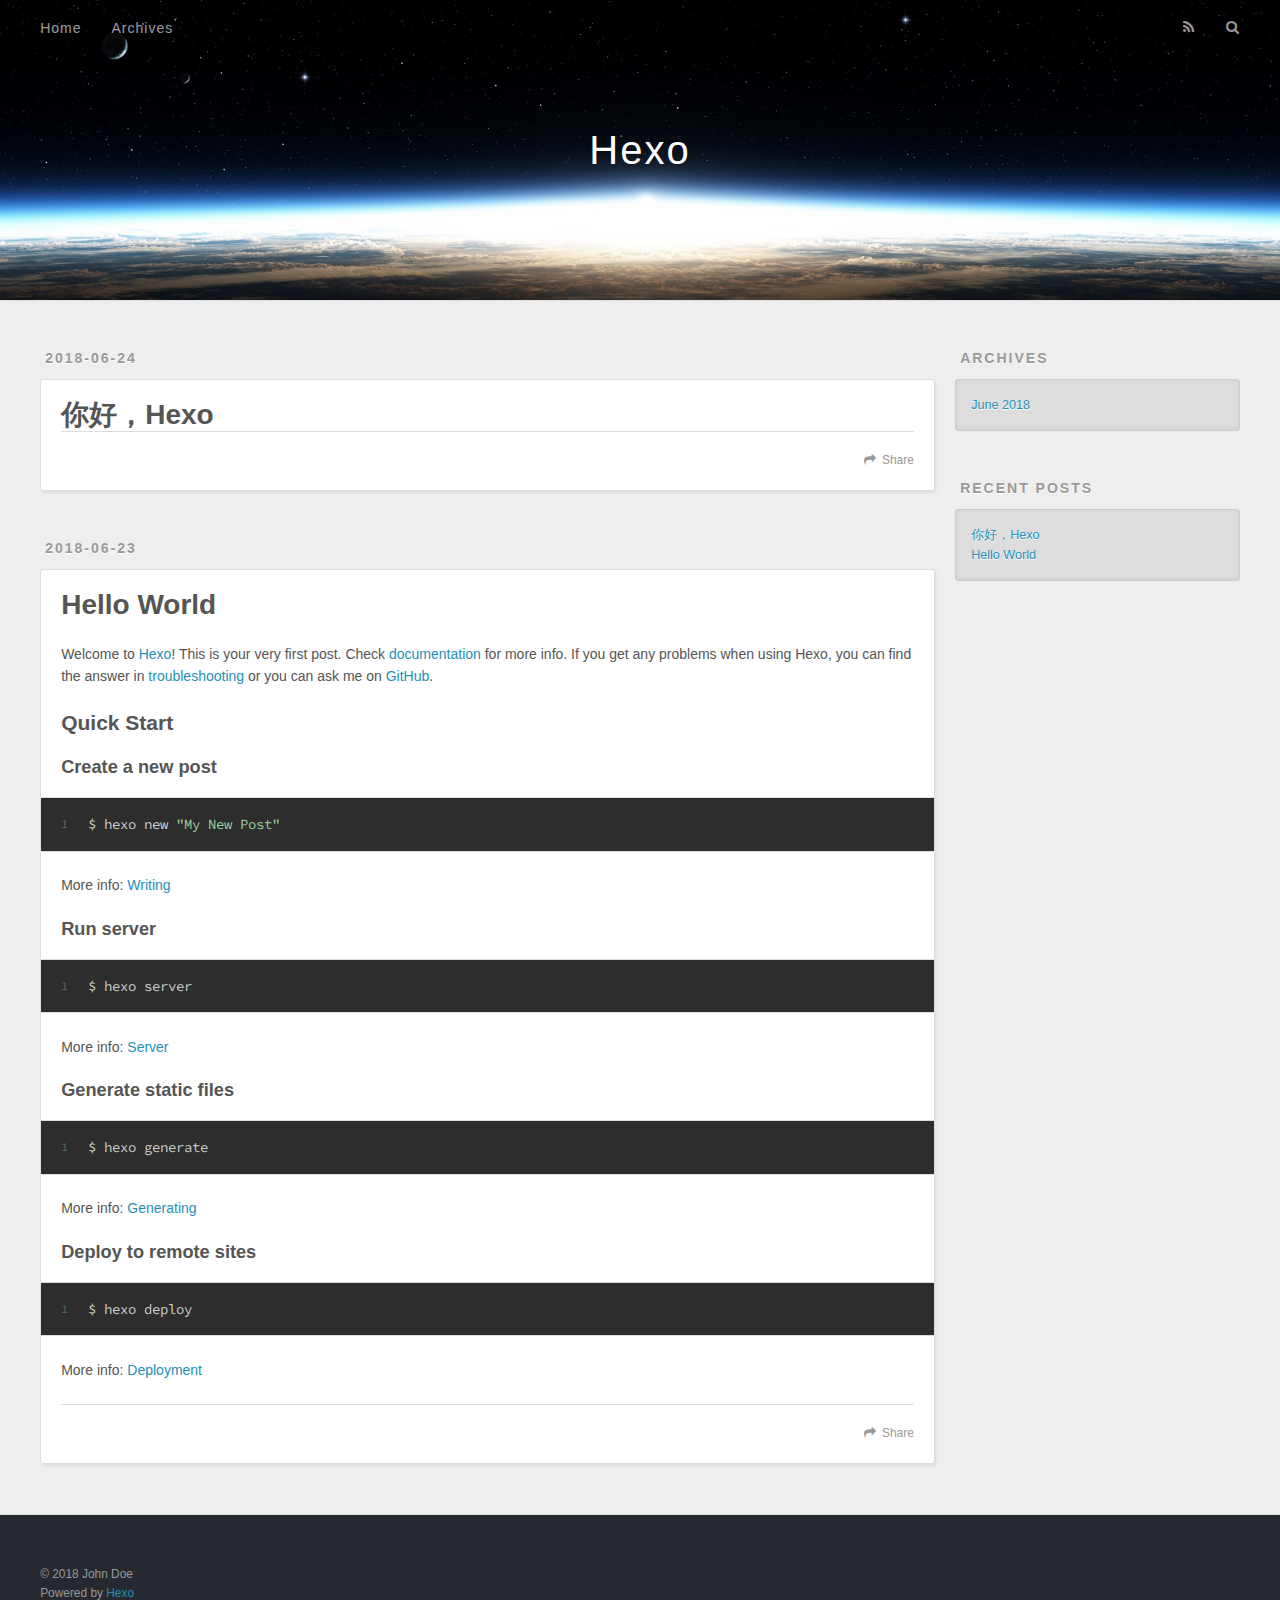
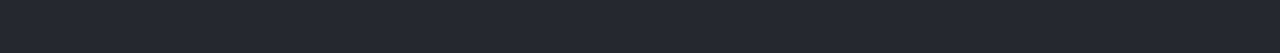
==== index.html @ 0d2a1d08 "Site updated: 2018-06-24 01:22:21" ====
<!DOCTYPE html>
<html>
<head>
  <meta charset="utf-8">
  

  
  <title>Hexo</title>
  <meta name="viewport" content="width=device-width, initial-scale=1, maximum-scale=1">
  <meta property="og:type" content="website">
<meta property="og:title" content="Hexo">
<meta property="og:url" content="http://yoursite.com/index.html">
<meta property="og:site_name" content="Hexo">
<meta property="og:locale" content="default">
<meta name="twitter:card" content="summary">
<meta name="twitter:title" content="Hexo">
  
    <link rel="alternate" href="/atom.xml" title="Hexo" type="application/atom+xml">
  
  
    <link rel="icon" href="/favicon.png">
  
  
    <link href="//fonts.googleapis.com/css?family=Source+Code+Pro" rel="stylesheet" type="text/css">
  
  <link rel="stylesheet" href="/css/style.css">
</head>

<body>
  <div id="container">
    <div id="wrap">
      <header id="header">
  <div id="banner"></div>
  <div id="header-outer" class="outer">
    <div id="header-title" class="inner">
      <h1 id="logo-wrap">
        <a href="/" id="logo">Hexo</a>
      </h1>
      
    </div>
    <div id="header-inner" class="inner">
      <nav id="main-nav">
        <a id="main-nav-toggle" class="nav-icon"></a>
        
          <a class="main-nav-link" href="/">Home</a>
        
          <a class="main-nav-link" href="/archives">Archives</a>
        
      </nav>
      <nav id="sub-nav">
        
          <a id="nav-rss-link" class="nav-icon" href="/atom.xml" title="RSS Feed"></a>
        
        <a id="nav-search-btn" class="nav-icon" title="Search"></a>
      </nav>
      <div id="search-form-wrap">
        <form action="//google.com/search" method="get" accept-charset="UTF-8" class="search-form"><input type="search" name="q" class="search-form-input" placeholder="Search"><button type="submit" class="search-form-submit">&#xF002;</button><input type="hidden" name="sitesearch" value="http://yoursite.com"></form>
      </div>
    </div>
  </div>
</header>
      <div class="outer">
        <section id="main">
  
    <article id="post-你好，Hexo" class="article article-type-post" itemscope itemprop="blogPost">
  <div class="article-meta">
    <a href="/2018/06/24/你好，Hexo/" class="article-date">
  <time datetime="2018-06-23T17:01:43.000Z" itemprop="datePublished">2018-06-24</time>
</a>
    
  </div>
  <div class="article-inner">
    
    
      <header class="article-header">
        
  
    <h1 itemprop="name">
      <a class="article-title" href="/2018/06/24/你好，Hexo/">你好，Hexo</a>
    </h1>
  

      </header>
    
    <div class="article-entry" itemprop="articleBody">
      
        
      
    </div>
    <footer class="article-footer">
      <a data-url="http://yoursite.com/2018/06/24/你好，Hexo/" data-id="cjiro9i4l0001twhq5ux1zr7k" class="article-share-link">Share</a>
      
      
    </footer>
  </div>
  
</article>


  
    <article id="post-hello-world" class="article article-type-post" itemscope itemprop="blogPost">
  <div class="article-meta">
    <a href="/2018/06/23/hello-world/" class="article-date">
  <time datetime="2018-06-23T15:56:23.891Z" itemprop="datePublished">2018-06-23</time>
</a>
    
  </div>
  <div class="article-inner">
    
    
      <header class="article-header">
        
  
    <h1 itemprop="name">
      <a class="article-title" href="/2018/06/23/hello-world/">Hello World</a>
    </h1>
  

      </header>
    
    <div class="article-entry" itemprop="articleBody">
      
        <p>Welcome to <a href="https://hexo.io/" target="_blank" rel="noopener">Hexo</a>! This is your very first post. Check <a href="https://hexo.io/docs/" target="_blank" rel="noopener">documentation</a> for more info. If you get any problems when using Hexo, you can find the answer in <a href="https://hexo.io/docs/troubleshooting.html" target="_blank" rel="noopener">troubleshooting</a> or you can ask me on <a href="https://github.com/hexojs/hexo/issues" target="_blank" rel="noopener">GitHub</a>.</p>
<h2 id="Quick-Start"><a href="#Quick-Start" class="headerlink" title="Quick Start"></a>Quick Start</h2><h3 id="Create-a-new-post"><a href="#Create-a-new-post" class="headerlink" title="Create a new post"></a>Create a new post</h3><figure class="highlight bash"><table><tr><td class="gutter"><pre><span class="line">1</span><br></pre></td><td class="code"><pre><span class="line">$ hexo new <span class="string">"My New Post"</span></span><br></pre></td></tr></table></figure>
<p>More info: <a href="https://hexo.io/docs/writing.html" target="_blank" rel="noopener">Writing</a></p>
<h3 id="Run-server"><a href="#Run-server" class="headerlink" title="Run server"></a>Run server</h3><figure class="highlight bash"><table><tr><td class="gutter"><pre><span class="line">1</span><br></pre></td><td class="code"><pre><span class="line">$ hexo server</span><br></pre></td></tr></table></figure>
<p>More info: <a href="https://hexo.io/docs/server.html" target="_blank" rel="noopener">Server</a></p>
<h3 id="Generate-static-files"><a href="#Generate-static-files" class="headerlink" title="Generate static files"></a>Generate static files</h3><figure class="highlight bash"><table><tr><td class="gutter"><pre><span class="line">1</span><br></pre></td><td class="code"><pre><span class="line">$ hexo generate</span><br></pre></td></tr></table></figure>
<p>More info: <a href="https://hexo.io/docs/generating.html" target="_blank" rel="noopener">Generating</a></p>
<h3 id="Deploy-to-remote-sites"><a href="#Deploy-to-remote-sites" class="headerlink" title="Deploy to remote sites"></a>Deploy to remote sites</h3><figure class="highlight bash"><table><tr><td class="gutter"><pre><span class="line">1</span><br></pre></td><td class="code"><pre><span class="line">$ hexo deploy</span><br></pre></td></tr></table></figure>
<p>More info: <a href="https://hexo.io/docs/deployment.html" target="_blank" rel="noopener">Deployment</a></p>

      
    </div>
    <footer class="article-footer">
      <a data-url="http://yoursite.com/2018/06/23/hello-world/" data-id="cjiro9i4f0000twhqi4hpd7zs" class="article-share-link">Share</a>
      
      
    </footer>
  </div>
  
</article>


  


</section>
        
          <aside id="sidebar">
  
    

  
    

  
    
  
    
  <div class="widget-wrap">
    <h3 class="widget-title">Archives</h3>
    <div class="widget">
      <ul class="archive-list"><li class="archive-list-item"><a class="archive-list-link" href="/archives/2018/06/">June 2018</a></li></ul>
    </div>
  </div>


  
    
  <div class="widget-wrap">
    <h3 class="widget-title">Recent Posts</h3>
    <div class="widget">
      <ul>
        
          <li>
            <a href="/2018/06/24/你好，Hexo/">你好，Hexo</a>
          </li>
        
          <li>
            <a href="/2018/06/23/hello-world/">Hello World</a>
          </li>
        
      </ul>
    </div>
  </div>

  
</aside>
        
      </div>
      <footer id="footer">
  
  <div class="outer">
    <div id="footer-info" class="inner">
      &copy; 2018 John Doe<br>
      Powered by <a href="http://hexo.io/" target="_blank">Hexo</a>
    </div>
  </div>
</footer>
    </div>
    <nav id="mobile-nav">
  
    <a href="/" class="mobile-nav-link">Home</a>
  
    <a href="/archives" class="mobile-nav-link">Archives</a>
  
</nav>
    

<script src="//ajax.googleapis.com/ajax/libs/jquery/2.0.3/jquery.min.js"></script>


  <link rel="stylesheet" href="/fancybox/jquery.fancybox.css">
  <script src="/fancybox/jquery.fancybox.pack.js"></script>


<script src="/js/script.js"></script>



  </div>
</body>
</html>
---- css/style.css ----
body {
  width: 100%;
}
body:before,
body:after {
  content: "";
  display: table;
}
body:after {
  clear: both;
}
html,
body,
div,
span,
applet,
object,
iframe,
h1,
h2,
h3,
h4,
h5,
h6,
p,
blockquote,
pre,
a,
abbr,
acronym,
address,
big,
cite,
code,
del,
dfn,
em,
img,
ins,
kbd,
q,
s,
samp,
small,
strike,
strong,
sub,
sup,
tt,
var,
dl,
dt,
dd,
ol,
ul,
li,
fieldset,
form,
label,
legend,
table,
caption,
tbody,
tfoot,
thead,
tr,
th,
td {
  margin: 0;
  padding: 0;
  border: 0;
  outline: 0;
  font-weight: inherit;
  font-style: inherit;
  font-family: inherit;
  font-size: 100%;
  vertical-align: baseline;
}
body {
  line-height: 1;
  color: #000;
  background: #fff;
}
ol,
ul {
  list-style: none;
}
table {
  border-collapse: separate;
  border-spacing: 0;
  vertical-align: middle;
}
caption,
th,
td {
  text-align: left;
  font-weight: normal;
  vertical-align: middle;
}
a img {
  border: none;
}
input,
button {
  margin: 0;
  padding: 0;
}
input::-moz-focus-inner,
button::-moz-focus-inner {
  border: 0;
  padding: 0;
}
@font-face {
  font-family: FontAwesome;
  font-style: normal;
  font-weight: normal;
  src: url("fonts/fontawesome-webfont.eot?v=#4.0.3");
  src: url("fonts/fontawesome-webfont.eot?#iefix&v=#4.0.3") format("embedded-opentype"), url("fonts/fontawesome-webfont.woff?v=#4.0.3") format("woff"), url("fonts/fontawesome-webfont.ttf?v=#4.0.3") format("truetype"), url("fonts/fontawesome-webfont.svg#fontawesomeregular?v=#4.0.3") format("svg");
}
html,
body,
#container {
  height: 100%;
}
body {
  background: #eee;
  font: 14px -apple-system, BlinkMacSystemFont, "Segoe UI", "Roboto", "Oxygen", "Ubuntu", "Cantarell", "Fira Sans", "Droid Sans", "Helvetica Neue", sans-serif;
  -webkit-text-size-adjust: 100%;
}
.outer {
  max-width: 1220px;
  margin: 0 auto;
  padding: 0 20px;
}
.outer:before,
.outer:after {
  content: "";
  display: table;
}
.outer:after {
  clear: both;
}
.inner {
  display: inline;
  float: left;
  width: 98.33333333333333%;
  margin: 0 0.833333333333333%;
}
.left,
.alignleft {
  float: left;
}
.right,
.alignright {
  float: right;
}
.clear {
  clear: both;
}
#container {
  position: relative;
}
.mobile-nav-on {
  overflow: hidden;
}
#wrap {
  height: 100%;
  width: 100%;
  position: absolute;
  top: 0;
  left: 0;
  -webkit-transition: 0.2s ease-out;
  -moz-transition: 0.2s ease-out;
  -ms-transition: 0.2s ease-out;
  transition: 0.2s ease-out;
  z-index: 1;
  background: #eee;
}
.mobile-nav-on #wrap {
  left: 280px;
}
@media screen and (min-width: 768px) {
  #main {
    display: inline;
    float: left;
    width: 73.33333333333333%;
    margin: 0 0.833333333333333%;
  }
}
.article-date,
.article-category-link,
.archive-year,
.widget-title {
  text-decoration: none;
  text-transform: uppercase;
  letter-spacing: 2px;
  color: #999;
  margin-bottom: 1em;
  margin-left: 5px;
  line-height: 1em;
  text-shadow: 0 1px #fff;
  font-weight: bold;
}
.article-inner,
.archive-article-inner {
  background: #fff;
  -webkit-box-shadow: 1px 2px 3px #ddd;
  box-shadow: 1px 2px 3px #ddd;
  border: 1px solid #ddd;
  border-radius: 3px;
}
.article-entry h1,
.widget h1 {
  font-size: 2em;
}
.article-entry h2,
.widget h2 {
  font-size: 1.5em;
}
.article-entry h3,
.widget h3 {
  font-size: 1.3em;
}
.article-entry h4,
.widget h4 {
  font-size: 1.2em;
}
.article-entry h5,
.widget h5 {
  font-size: 1em;
}
.article-entry h6,
.widget h6 {
  font-size: 1em;
  color: #999;
}
.article-entry hr,
.widget hr {
  border: 1px dashed #ddd;
}
.article-entry strong,
.widget strong {
  font-weight: bold;
}
.article-entry em,
.widget em,
.article-entry cite,
.widget cite {
  font-style: italic;
}
.article-entry sup,
.widget sup,
.article-entry sub,
.widget sub {
  font-size: 0.75em;
  line-height: 0;
  position: relative;
  vertical-align: baseline;
}
.article-entry sup,
.widget sup {
  top: -0.5em;
}
.article-entry sub,
.widget sub {
  bottom: -0.2em;
}
.article-entry small,
.widget small {
  font-size: 0.85em;
}
.article-entry acronym,
.widget acronym,
.article-entry abbr,
.widget abbr {
  border-bottom: 1px dotted;
}
.article-entry ul,
.widget ul,
.article-entry ol,
.widget ol,
.article-entry dl,
.widget dl {
  margin: 0 20px;
  line-height: 1.6em;
}
.article-entry ul ul,
.widget ul ul,
.article-entry ol ul,
.widget ol ul,
.article-entry ul ol,
.widget ul ol,
.article-entry ol ol,
.widget ol ol {
  margin-top: 0;
  margin-bottom: 0;
}
.article-entry ul,
.widget ul {
  list-style: disc;
}
.article-entry ol,
.widget ol {
  list-style: decimal;
}
.article-entry dt,
.widget dt {
  font-weight: bold;
}
#header {
  height: 300px;
  position: relative;
  border-bottom: 1px solid #ddd;
}
#header:before,
#header:after {
  content: "";
  position: absolute;
  left: 0;
  right: 0;
  height: 40px;
}
#header:before {
  top: 0;
  background: -webkit-linear-gradient(rgba(0,0,0,0.2), transparent);
  background: -moz-linear-gradient(rgba(0,0,0,0.2), transparent);
  background: -ms-linear-gradient(rgba(0,0,0,0.2), transparent);
  background: linear-gradient(rgba(0,0,0,0.2), transparent);
}
#header:after {
  bottom: 0;
  background: -webkit-linear-gradient(transparent, rgba(0,0,0,0.2));
  background: -moz-linear-gradient(transparent, rgba(0,0,0,0.2));
  background: -ms-linear-gradient(transparent, rgba(0,0,0,0.2));
  background: linear-gradient(transparent, rgba(0,0,0,0.2));
}
#header-outer {
  height: 100%;
  position: relative;
}
#header-inner {
  position: relative;
  overflow: hidden;
}
#banner {
  position: absolute;
  top: 0;
  left: 0;
  width: 100%;
  height: 100%;
  background: url("images/banner.jpg") center #000;
  -webkit-background-size: cover;
  -moz-background-size: cover;
  background-size: cover;
  z-index: -1;
}
#header-title {
  text-align: center;
  height: 40px;
  position: absolute;
  top: 50%;
  left: 0;
  margin-top: -20px;
}
#logo,
#subtitle {
  text-decoration: none;
  color: #fff;
  font-weight: 300;
  text-shadow: 0 1px 4px rgba(0,0,0,0.3);
}
#logo {
  font-size: 40px;
  line-height: 40px;
  letter-spacing: 2px;
}
#subtitle {
  font-size: 16px;
  line-height: 16px;
  letter-spacing: 1px;
}
#subtitle-wrap {
  margin-top: 16px;
}
#main-nav {
  float: left;
  margin-left: -15px;
}
.nav-icon,
.main-nav-link {
  float: left;
  color: #fff;
  opacity: 0.6;
  text-decoration: none;
  text-shadow: 0 1px rgba(0,0,0,0.2);
  -webkit-transition: opacity 0.2s;
  -moz-transition: opacity 0.2s;
  -ms-transition: opacity 0.2s;
  transition: opacity 0.2s;
  display: block;
  padding: 20px 15px;
}
.nav-icon:hover,
.main-nav-link:hover {
  opacity: 1;
}
.nav-icon {
  font-family: FontAwesome;
  text-align: center;
  font-size: 14px;
  width: 14px;
  height: 14px;
  padding: 20px 15px;
  position: relative;
  cursor: pointer;
}
.main-nav-link {
  font-weight: 300;
  letter-spacing: 1px;
}
@media screen and (max-width: 479px) {
  .main-nav-link {
    display: none;
  }
}
#main-nav-toggle {
  display: none;
}
#main-nav-toggle:before {
  content: "\f0c9";
}
@media screen and (max-width: 479px) {
  #main-nav-toggle {
    display: block;
  }
}
#sub-nav {
  float: right;
  margin-right: -15px;
}
#nav-rss-link:before {
  content: "\f09e";
}
#nav-search-btn:before {
  content: "\f002";
}
#search-form-wrap {
  position: absolute;
  top: 15px;
  width: 150px;
  height: 30px;
  right: -150px;
  opacity: 0;
  -webkit-transition: 0.2s ease-out;
  -moz-transition: 0.2s ease-out;
  -ms-transition: 0.2s ease-out;
  transition: 0.2s ease-out;
}
#search-form-wrap.on {
  opacity: 1;
  right: 0;
}
@media screen and (max-width: 479px) {
  #search-form-wrap {
    width: 100%;
    right: -100%;
  }
}
.search-form {
  position: absolute;
  top: 0;
  left: 0;
  right: 0;
  background: #fff;
  padding: 5px 15px;
  border-radius: 15px;
  -webkit-box-shadow: 0 0 10px rgba(0,0,0,0.3);
  box-shadow: 0 0 10px rgba(0,0,0,0.3);
}
.search-form-input {
  border: none;
  background: none;
  color: #555;
  width: 100%;
  font: 13px -apple-system, BlinkMacSystemFont, "Segoe UI", "Roboto", "Oxygen", "Ubuntu", "Cantarell", "Fira Sans", "Droid Sans", "Helvetica Neue", sans-serif;
  outline: none;
}
.search-form-input::-webkit-search-results-decoration,
.search-form-input::-webkit-search-cancel-button {
  -webkit-appearance: none;
}
.search-form-submit {
  position: absolute;
  top: 50%;
  right: 10px;
  margin-top: -7px;
  font: 13px FontAwesome;
  border: none;
  background: none;
  color: #bbb;
  cursor: pointer;
}
.search-form-submit:hover,
.search-form-submit:focus {
  color: #777;
}
.article {
  margin: 50px 0;
}
.article-inner {
  overflow: hidden;
}
.article-meta:before,
.article-meta:after {
  content: "";
  display: table;
}
.article-meta:after {
  clear: both;
}
.article-date {
  float: left;
}
.article-category {
  float: left;
  line-height: 1em;
  color: #ccc;
  text-shadow: 0 1px #fff;
  margin-left: 8px;
}
.article-category:before {
  content: "\2022";
}
.article-category-link {
  margin: 0 12px 1em;
}
.article-header {
  padding: 20px 20px 0;
}
.article-title {
  text-decoration: none;
  font-size: 2em;
  font-weight: bold;
  color: #555;
  line-height: 1.1em;
  -webkit-transition: color 0.2s;
  -moz-transition: color 0.2s;
  -ms-transition: color 0.2s;
  transition: color 0.2s;
}
a.article-title:hover {
  color: #258fb8;
}
.article-entry {
  color: #555;
  padding: 0 20px;
}
.article-entry:before,
.article-entry:after {
  content: "";
  display: table;
}
.article-entry:after {
  clear: both;
}
.article-entry p,
.article-entry table {
  line-height: 1.6em;
  margin: 1.6em 0;
}
.article-entry h1,
.article-entry h2,
.article-entry h3,
.article-entry h4,
.article-entry h5,
.article-entry h6 {
  font-weight: bold;
}
.article-entry h1,
.article-entry h2,
.article-entry h3,
.article-entry h4,
.article-entry h5,
.article-entry h6 {
  line-height: 1.1em;
  margin: 1.1em 0;
}
.article-entry a {
  color: #258fb8;
  text-decoration: none;
}
.article-entry a:hover {
  text-decoration: underline;
}
.article-entry ul,
.article-entry ol,
.article-entry dl {
  margin-top: 1.6em;
  margin-bottom: 1.6em;
}
.article-entry img,
.article-entry video {
  max-width: 100%;
  height: auto;
  display: block;
  margin: auto;
}
.article-entry iframe {
  border: none;
}
.article-entry table {
  width: 100%;
  border-collapse: collapse;
  border-spacing: 0;
}
.article-entry th {
  font-weight: bold;
  border-bottom: 3px solid #ddd;
  padding-bottom: 0.5em;
}
.article-entry td {
  border-bottom: 1px solid #ddd;
  padding: 10px 0;
}
.article-entry blockquote {
  font-family: Georgia, "Times New Roman", serif;
  font-size: 1.4em;
  margin: 1.6em 20px;
  text-align: center;
}
.article-entry blockquote footer {
  font-size: 14px;
  margin: 1.6em 0;
  font-family: -apple-system, BlinkMacSystemFont, "Segoe UI", "Roboto", "Oxygen", "Ubuntu", "Cantarell", "Fira Sans", "Droid Sans", "Helvetica Neue", sans-serif;
}
.article-entry blockquote footer cite:before {
  content: "—";
  padding: 0 0.5em;
}
.article-entry .pullquote {
  text-align: left;
  width: 45%;
  margin: 0;
}
.article-entry .pullquote.left {
  margin-left: 0.5em;
  margin-right: 1em;
}
.article-entry .pullquote.right {
  margin-right: 0.5em;
  margin-left: 1em;
}
.article-entry .caption {
  color: #999;
  display: block;
  font-size: 0.9em;
  margin-top: 0.5em;
  position: relative;
  text-align: center;
}
.article-entry .video-container {
  position: relative;
  padding-top: 56.25%;
  height: 0;
  overflow: hidden;
}
.article-entry .video-container iframe,
.article-entry .video-container object,
.article-entry .video-container embed {
  position: absolute;
  top: 0;
  left: 0;
  width: 100%;
  height: 100%;
  margin-top: 0;
}
.article-more-link a {
  display: inline-block;
  line-height: 1em;
  padding: 6px 15px;
  border-radius: 15px;
  background: #eee;
  color: #999;
  text-shadow: 0 1px #fff;
  text-decoration: none;
}
.article-more-link a:hover {
  background: #258fb8;
  color: #fff;
  text-decoration: none;
  text-shadow: 0 1px #1e7293;
}
.article-footer {
  font-size: 0.85em;
  line-height: 1.6em;
  border-top: 1px solid #ddd;
  padding-top: 1.6em;
  margin: 0 20px 20px;
}
.article-footer:before,
.article-footer:after {
  content: "";
  display: table;
}
.article-footer:after {
  clear: both;
}
.article-footer a {
  color: #999;
  text-decoration: none;
}
.article-footer a:hover {
  color: #555;
}
.article-tag-list-item {
  float: left;
  margin-right: 10px;
}
.article-tag-list-link:before {
  content: "#";
}
.article-comment-link {
  float: right;
}
.article-comment-link:before {
  content: "\f075";
  font-family: FontAwesome;
  padding-right: 8px;
}
.article-share-link {
  cursor: pointer;
  float: right;
  margin-left: 20px;
}
.article-share-link:before {
  content: "\f064";
  font-family: FontAwesome;
  padding-right: 6px;
}
#article-nav {
  position: relative;
}
#article-nav:before,
#article-nav:after {
  content: "";
  display: table;
}
#article-nav:after {
  clear: both;
}
@media screen and (min-width: 768px) {
  #article-nav {
    margin: 50px 0;
  }
  #article-nav:before {
    width: 8px;
    height: 8px;
    position: absolute;
    top: 50%;
    left: 50%;
    margin-top: -4px;
    margin-left: -4px;
    content: "";
    border-radius: 50%;
    background: #ddd;
    -webkit-box-shadow: 0 1px 2px #fff;
    box-shadow: 0 1px 2px #fff;
  }
}
.article-nav-link-wrap {
  text-decoration: none;
  text-shadow: 0 1px #fff;
  color: #999;
  -webkit-box-sizing: border-box;
  -moz-box-sizing: border-box;
  box-sizing: border-box;
  margin-top: 50px;
  text-align: center;
  display: block;
}
.article-nav-link-wrap:hover {
  color: #555;
}
@media screen and (min-width: 768px) {
  .article-nav-link-wrap {
    width: 50%;
    margin-top: 0;
  }
}
@media screen and (min-width: 768px) {
  #article-nav-newer {
    float: left;
    text-align: right;
    padding-right: 20px;
  }
}
@media screen and (min-width: 768px) {
  #article-nav-older {
    float: right;
    text-align: left;
    padding-left: 20px;
  }
}
.article-nav-caption {
  text-transform: uppercase;
  letter-spacing: 2px;
  color: #ddd;
  line-height: 1em;
  font-weight: bold;
}
#article-nav-newer .article-nav-caption {
  margin-right: -2px;
}
.article-nav-title {
  font-size: 0.85em;
  line-height: 1.6em;
  margin-top: 0.5em;
}
.article-share-box {
  position: absolute;
  display: none;
  background: #fff;
  -webkit-box-shadow: 1px 2px 10px rgba(0,0,0,0.2);
  box-shadow: 1px 2px 10px rgba(0,0,0,0.2);
  border-radius: 3px;
  margin-left: -145px;
  overflow: hidden;
  z-index: 1;
}
.article-share-box.on {
  display: block;
}
.article-share-input {
  width: 100%;
  background: none;
  -webkit-box-sizing: border-box;
  -moz-box-sizing: border-box;
  box-sizing: border-box;
  font: 14px -apple-system, BlinkMacSystemFont, "Segoe UI", "Roboto", "Oxygen", "Ubuntu", "Cantarell", "Fira Sans", "Droid Sans", "Helvetica Neue", sans-serif;
  padding: 0 15px;
  color: #555;
  outline: none;
  border: 1px solid #ddd;
  border-radius: 3px 3px 0 0;
  height: 36px;
  line-height: 36px;
}
.article-share-links {
  background: #eee;
}
.article-share-links:before,
.article-share-links:after {
  content: "";
  display: table;
}
.article-share-links:after {
  clear: both;
}
.article-share-twitter,
.article-share-facebook,
.article-share-pinterest,
.article-share-google {
  width: 50px;
  height: 36px;
  display: block;
  float: left;
  position: relative;
  color: #999;
  text-shadow: 0 1px #fff;
}
.article-share-twitter:before,
.article-share-facebook:before,
.article-share-pinterest:before,
.article-share-google:before {
  font-size: 20px;
  font-family: FontAwesome;
  width: 20px;
  height: 20px;
  position: absolute;
  top: 50%;
  left: 50%;
  margin-top: -10px;
  margin-left: -10px;
  text-align: center;
}
.article-share-twitter:hover,
.article-share-facebook:hover,
.article-share-pinterest:hover,
.article-share-google:hover {
  color: #fff;
}
.article-share-twitter:before {
  content: "\f099";
}
.article-share-twitter:hover {
  background: #00aced;
  text-shadow: 0 1px #008abe;
}
.article-share-facebook:before {
  content: "\f09a";
}
.article-share-facebook:hover {
  background: #3b5998;
  text-shadow: 0 1px #2f477a;
}
.article-share-pinterest:before {
  content: "\f0d2";
}
.article-share-pinterest:hover {
  background: #cb2027;
  text-shadow: 0 1px #a21a1f;
}
.article-share-google:before {
  content: "\f0d5";
}
.article-share-google:hover {
  background: #dd4b39;
  text-shadow: 0 1px #be3221;
}
.article-gallery {
  background: #000;
  position: relative;
}
.article-gallery-photos {
  position: relative;
  overflow: hidden;
}
.article-gallery-img {
  display: none;
  max-width: 100%;
}
.article-gallery-img:first-child {
  display: block;
}
.article-gallery-img.loaded {
  position: absolute;
  display: block;
}
.article-gallery-img img {
  display: block;
  max-width: 100%;
  margin: 0 auto;
}
#comments {
  background: #fff;
  -webkit-box-shadow: 1px 2px 3px #ddd;
  box-shadow: 1px 2px 3px #ddd;
  padding: 20px;
  border: 1px solid #ddd;
  border-radius: 3px;
  margin: 50px 0;
}
#comments a {
  color: #258fb8;
}
.archives-wrap {
  margin: 50px 0;
}
.archives:before,
.archives:after {
  content: "";
  display: table;
}
.archives:after {
  clear: both;
}
.archive-year-wrap {
  margin-bottom: 1em;
}
.archives {
  -webkit-column-gap: 10px;
  -moz-column-gap: 10px;
  column-gap: 10px;
}
@media screen and (min-width: 480px) and (max-width: 767px) {
  .archives {
    -webkit-column-count: 2;
    -moz-column-count: 2;
    column-count: 2;
  }
}
@media screen and (min-width: 768px) {
  .archives {
    -webkit-column-count: 3;
    -moz-column-count: 3;
    column-count: 3;
  }
}
.archive-article {
  -webkit-column-break-inside: avoid;
  page-break-inside: avoid;
  overflow: hidden;
  break-inside: avoid-column;
}
.archive-article-inner {
  padding: 10px;
  margin-bottom: 15px;
}
.archive-article-title {
  text-decoration: none;
  font-weight: bold;
  color: #555;
  -webkit-transition: color 0.2s;
  -moz-transition: color 0.2s;
  -ms-transition: color 0.2s;
  transition: color 0.2s;
  line-height: 1.6em;
}
.archive-article-title:hover {
  color: #258fb8;
}
.archive-article-footer {
  margin-top: 1em;
}
.archive-article-date {
  color: #999;
  text-decoration: none;
  font-size: 0.85em;
  line-height: 1em;
  margin-bottom: 0.5em;
  display: block;
}
#page-nav {
  margin: 50px auto;
  background: #fff;
  -webkit-box-shadow: 1px 2px 3px #ddd;
  box-shadow: 1px 2px 3px #ddd;
  border: 1px solid #ddd;
  border-radius: 3px;
  text-align: center;
  color: #999;
  overflow: hidden;
}
#page-nav:before,
#page-nav:after {
  content: "";
  display: table;
}
#page-nav:after {
  clear: both;
}
#page-nav a,
#page-nav span {
  padding: 10px 20px;
  line-height: 1;
  height: 2ex;
}
#page-nav a {
  color: #999;
  text-decoration: none;
}
#page-nav a:hover {
  background: #999;
  color: #fff;
}
#page-nav .prev {
  float: left;
}
#page-nav .next {
  float: right;
}
#page-nav .page-number {
  display: inline-block;
}
@media screen and (max-width: 479px) {
  #page-nav .page-number {
    display: none;
  }
}
#page-nav .current {
  color: #555;
  font-weight: bold;
}
#page-nav .space {
  color: #ddd;
}
#footer {
  background: #262a30;
  padding: 50px 0;
  border-top: 1px solid #ddd;
  color: #999;
}
#footer a {
  color: #258fb8;
  text-decoration: none;
}
#footer a:hover {
  text-decoration: underline;
}
#footer-info {
  line-height: 1.6em;
  font-size: 0.85em;
}
.article-entry pre,
.article-entry .highlight {
  background: #2d2d2d;
  margin: 0 -20px;
  padding: 15px 20px;
  border-style: solid;
  border-color: #ddd;
  border-width: 1px 0;
  overflow: auto;
  color: #ccc;
  line-height: 22.400000000000002px;
}
.article-entry .highlight .gutter pre,
.article-entry .gist .gist-file .gist-data .line-numbers {
  color: #666;
  font-size: 0.85em;
}
.article-entry pre,
.article-entry code {
  font-family: "Source Code Pro", Consolas, Monaco, Menlo, Consolas, monospace;
}
.article-entry code {
  background: #eee;
  text-shadow: 0 1px #fff;
  padding: 0 0.3em;
}
.article-entry pre code {
  background: none;
  text-shadow: none;
  padding: 0;
}
.article-entry .highlight pre {
  border: none;
  margin: 0;
  padding: 0;
}
.article-entry .highlight table {
  margin: 0;
  width: auto;
}
.article-entry .highlight td {
  border: none;
  padding: 0;
}
.article-entry .highlight figcaption {
  font-size: 0.85em;
  color: #999;
  line-height: 1em;
  margin-bottom: 1em;
}
.article-entry .highlight figcaption:before,
.article-entry .highlight figcaption:after {
  content: "";
  display: table;
}
.article-entry .highlight figcaption:after {
  clear: both;
}
.article-entry .highlight figcaption a {
  float: right;
}
.article-entry .highlight .gutter pre {
  text-align: right;
  padding-right: 20px;
}
.article-entry .highlight .line {
  height: 22.400000000000002px;
}
.article-entry .highlight .line.marked {
  background: #515151;
}
.article-entry .gist {
  margin: 0 -20px;
  border-style: solid;
  border-color: #ddd;
  border-width: 1px 0;
  background: #2d2d2d;
  padding: 15px 20px 15px 0;
}
.article-entry .gist .gist-file {
  border: none;
  font-family: "Source Code Pro", Consolas, Monaco, Menlo, Consolas, monospace;
  margin: 0;
}
.article-entry .gist .gist-file .gist-data {
  background: none;
  border: none;
}
.article-entry .gist .gist-file .gist-data .line-numbers {
  background: none;
  border: none;
  padding: 0 20px 0 0;
}
.article-entry .gist .gist-file .gist-data .line-data {
  padding: 0 !important;
}
.article-entry .gist .gist-file .highlight {
  margin: 0;
  padding: 0;
  border: none;
}
.article-entry .gist .gist-file .gist-meta {
  background: #2d2d2d;
  color: #999;
  font: 0.85em -apple-system, BlinkMacSystemFont, "Segoe UI", "Roboto", "Oxygen", "Ubuntu", "Cantarell", "Fira Sans", "Droid Sans", "Helvetica Neue", sans-serif;
  text-shadow: 0 0;
  padding: 0;
  margin-top: 1em;
  margin-left: 20px;
}
.article-entry .gist .gist-file .gist-meta a {
  color: #258fb8;
  font-weight: normal;
}
.article-entry .gist .gist-file .gist-meta a:hover {
  text-decoration: underline;
}
pre .comment,
pre .title {
  color: #999;
}
pre .variable,
pre .attribute,
pre .tag,
pre .regexp,
pre .ruby .constant,
pre .xml .tag .title,
pre .xml .pi,
pre .xml .doctype,
pre .html .doctype,
pre .css .id,
pre .css .class,
pre .css .pseudo {
  color: #f2777a;
}
pre .number,
pre .preprocessor,
pre .built_in,
pre .literal,
pre .params,
pre .constant {
  color: #f99157;
}
pre .class,
pre .ruby .class .title,
pre .css .rules .attribute {
  color: #9c9;
}
pre .string,
pre .value,
pre .inheritance,
pre .header,
pre .ruby .symbol,
pre .xml .cdata {
  color: #9c9;
}
pre .css .hexcolor {
  color: #6cc;
}
pre .function,
pre .python .decorator,
pre .python .title,
pre .ruby .function .title,
pre .ruby .title .keyword,
pre .perl .sub,
pre .javascript .title,
pre .coffeescript .title {
  color: #69c;
}
pre .keyword,
pre .javascript .function {
  color: #c9c;
}
@media screen and (max-width: 479px) {
  #mobile-nav {
    position: absolute;
    top: 0;
    left: 0;
    width: 280px;
    height: 100%;
    background: #191919;
    border-right: 1px solid #fff;
  }
}
@media screen and (max-width: 479px) {
  .mobile-nav-link {
    display: block;
    color: #999;
    text-decoration: none;
    padding: 15px 20px;
    font-weight: bold;
  }
  .mobile-nav-link:hover {
    color: #fff;
  }
}
@media screen and (min-width: 768px) {
  #sidebar {
    display: inline;
    float: left;
    width: 23.333333333333332%;
    margin: 0 0.833333333333333%;
  }
}
.widget-wrap {
  margin: 50px 0;
}
.widget {
  color: #777;
  text-shadow: 0 1px #fff;
  background: #ddd;
  -webkit-box-shadow: 0 -1px 4px #ccc inset;
  box-shadow: 0 -1px 4px #ccc inset;
  border: 1px solid #ccc;
  padding: 15px;
  border-radius: 3px;
}
.widget a {
  color: #258fb8;
  text-decoration: none;
}
.widget a:hover {
  text-decoration: underline;
}
.widget ul ul,
.widget ol ul,
.widget dl ul,
.widget ul ol,
.widget ol ol,
.widget dl ol,
.widget ul dl,
.widget ol dl,
.widget dl dl {
  margin-left: 15px;
  list-style: disc;
}
.widget {
  line-height: 1.6em;
  word-wrap: break-word;
  font-size: 0.9em;
}
.widget ul,
.widget ol {
  list-style: none;
  margin: 0;
}
.widget ul ul,
.widget ol ul,
.widget ul ol,
.widget ol ol {
  margin: 0 20px;
}
.widget ul ul,
.widget ol ul {
  list-style: disc;
}
.widget ul ol,
.widget ol ol {
  list-style: decimal;
}
.category-list-count,
.tag-list-count,
.archive-list-count {
  padding-left: 5px;
  color: #999;
  font-size: 0.85em;
}
.category-list-count:before,
.tag-list-count:before,
.archive-list-count:before {
  content: "(";
}
.category-list-count:after,
.tag-list-count:after,
.archive-list-count:after {
  content: ")";
}
.tagcloud a {
  margin-right: 5px;
  display: inline-block;
}
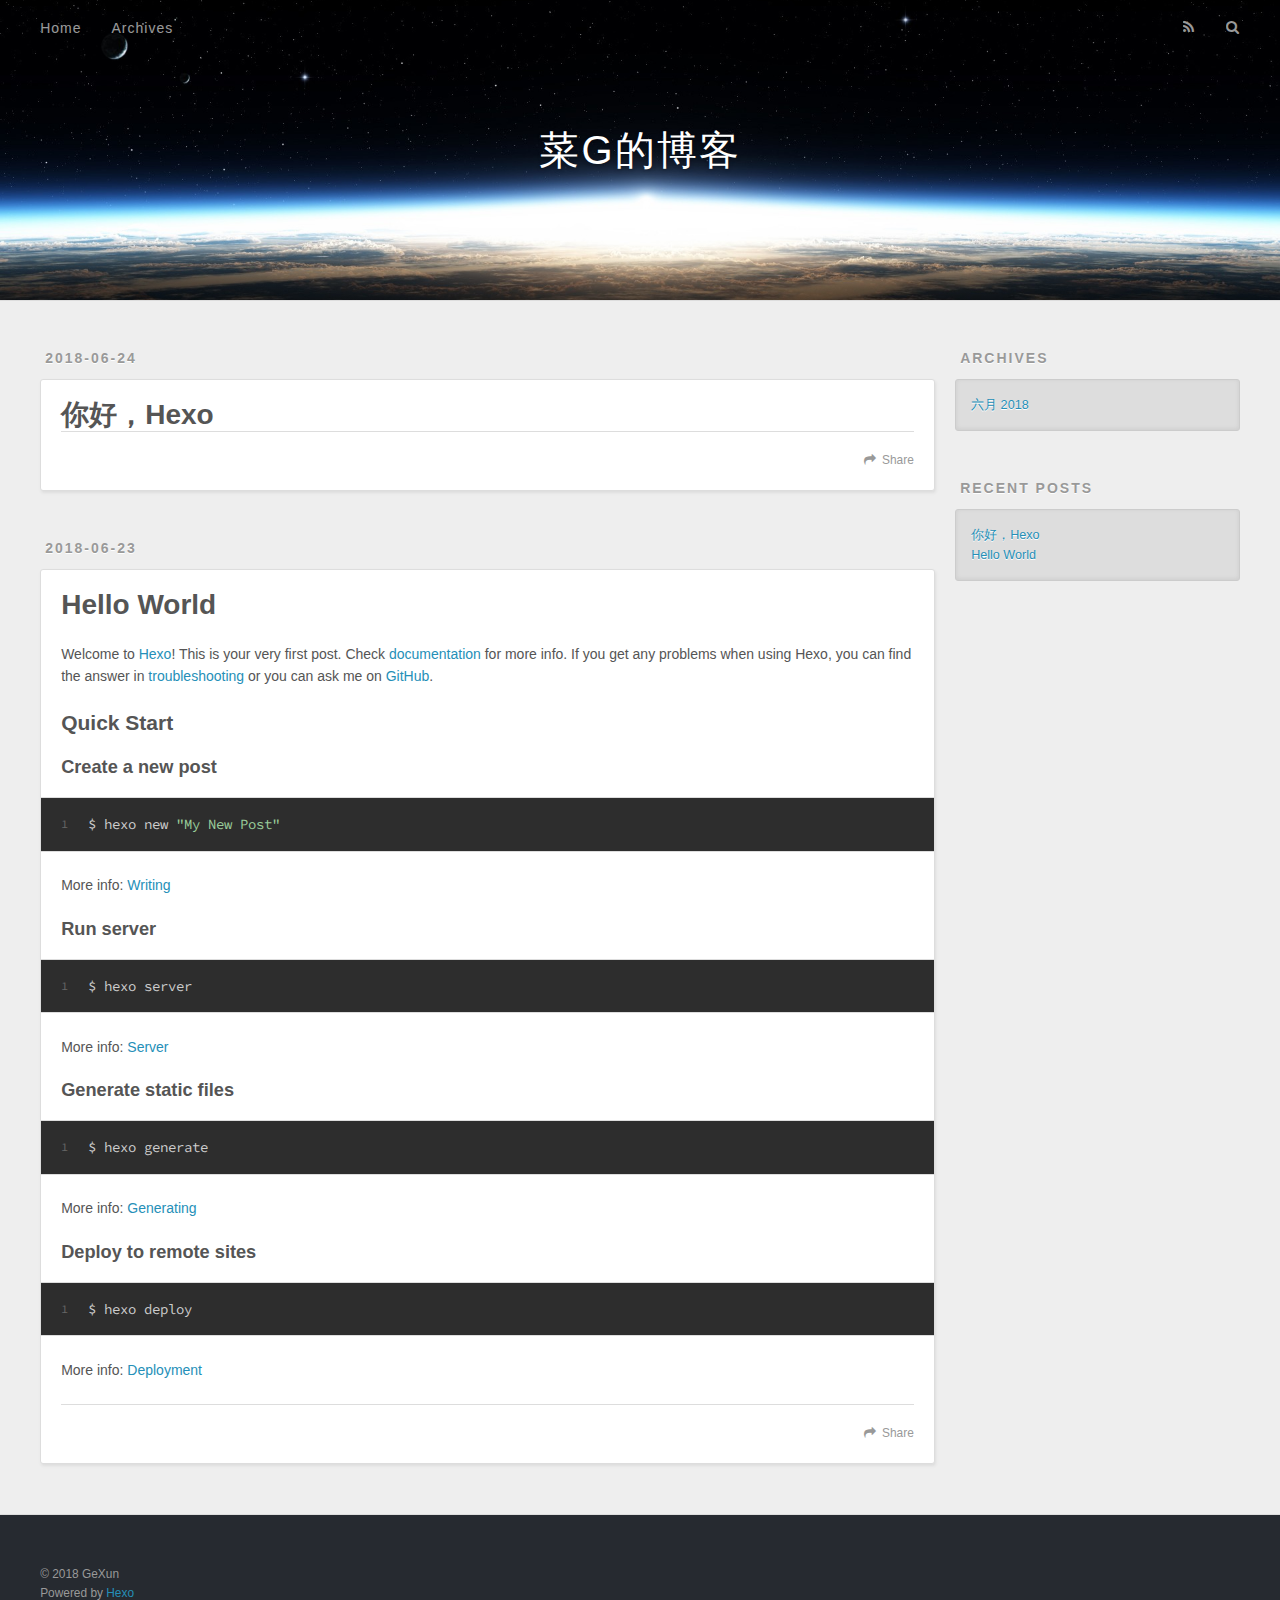
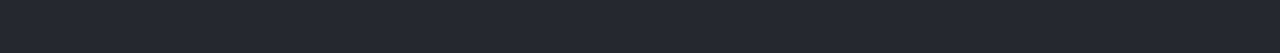
==== commit 42ce008a: "Site updated: 2018-06-24 01:42:11" ====
--- a/index.html
+++ b/index.html
@@ -5,17 +5,17 @@
   
 
   
-  <title>Hexo</title>
+  <title>菜G的博客</title>
   <meta name="viewport" content="width=device-width, initial-scale=1, maximum-scale=1">
   <meta property="og:type" content="website">
-<meta property="og:title" content="Hexo">
+<meta property="og:title" content="菜G的博客">
 <meta property="og:url" content="http://yoursite.com/index.html">
-<meta property="og:site_name" content="Hexo">
-<meta property="og:locale" content="default">
+<meta property="og:site_name" content="菜G的博客">
+<meta property="og:locale" content="zh-tw">
 <meta name="twitter:card" content="summary">
-<meta name="twitter:title" content="Hexo">
-  
-    <link rel="alternate" href="/atom.xml" title="Hexo" type="application/atom+xml">
+<meta name="twitter:title" content="菜G的博客">
+  
+    <link rel="alternate" href="/atom.xml" title="菜G的博客" type="application/atom+xml">
   
   
     <link rel="icon" href="/favicon.png">
@@ -34,7 +34,7 @@
   <div id="header-outer" class="outer">
     <div id="header-title" class="inner">
       <h1 id="logo-wrap">
-        <a href="/" id="logo">Hexo</a>
+        <a href="/" id="logo">菜G的博客</a>
       </h1>
       
     </div>
@@ -88,7 +88,7 @@
       
     </div>
     <footer class="article-footer">
-      <a data-url="http://yoursite.com/2018/06/24/你好，Hexo/" data-id="cjiro9i4l0001twhq5ux1zr7k" class="article-share-link">Share</a>
+      <a data-url="http://yoursite.com/2018/06/24/你好，Hexo/" data-id="cjiroyxhf0001lchqx67g40dg" class="article-share-link">Share</a>
       
       
     </footer>
@@ -133,7 +133,7 @@
       
     </div>
     <footer class="article-footer">
-      <a data-url="http://yoursite.com/2018/06/23/hello-world/" data-id="cjiro9i4f0000twhqi4hpd7zs" class="article-share-link">Share</a>
+      <a data-url="http://yoursite.com/2018/06/23/hello-world/" data-id="cjiroyxhb0000lchqvs5vy6mh" class="article-share-link">Share</a>
       
       
     </footer>
@@ -161,7 +161,7 @@
   <div class="widget-wrap">
     <h3 class="widget-title">Archives</h3>
     <div class="widget">
-      <ul class="archive-list"><li class="archive-list-item"><a class="archive-list-link" href="/archives/2018/06/">June 2018</a></li></ul>
+      <ul class="archive-list"><li class="archive-list-item"><a class="archive-list-link" href="/archives/2018/06/">六月 2018</a></li></ul>
     </div>
   </div>
 
@@ -193,7 +193,7 @@
   
   <div class="outer">
     <div id="footer-info" class="inner">
-      &copy; 2018 John Doe<br>
+      &copy; 2018 GeXun<br>
       Powered by <a href="http://hexo.io/" target="_blank">Hexo</a>
     </div>
   </div>
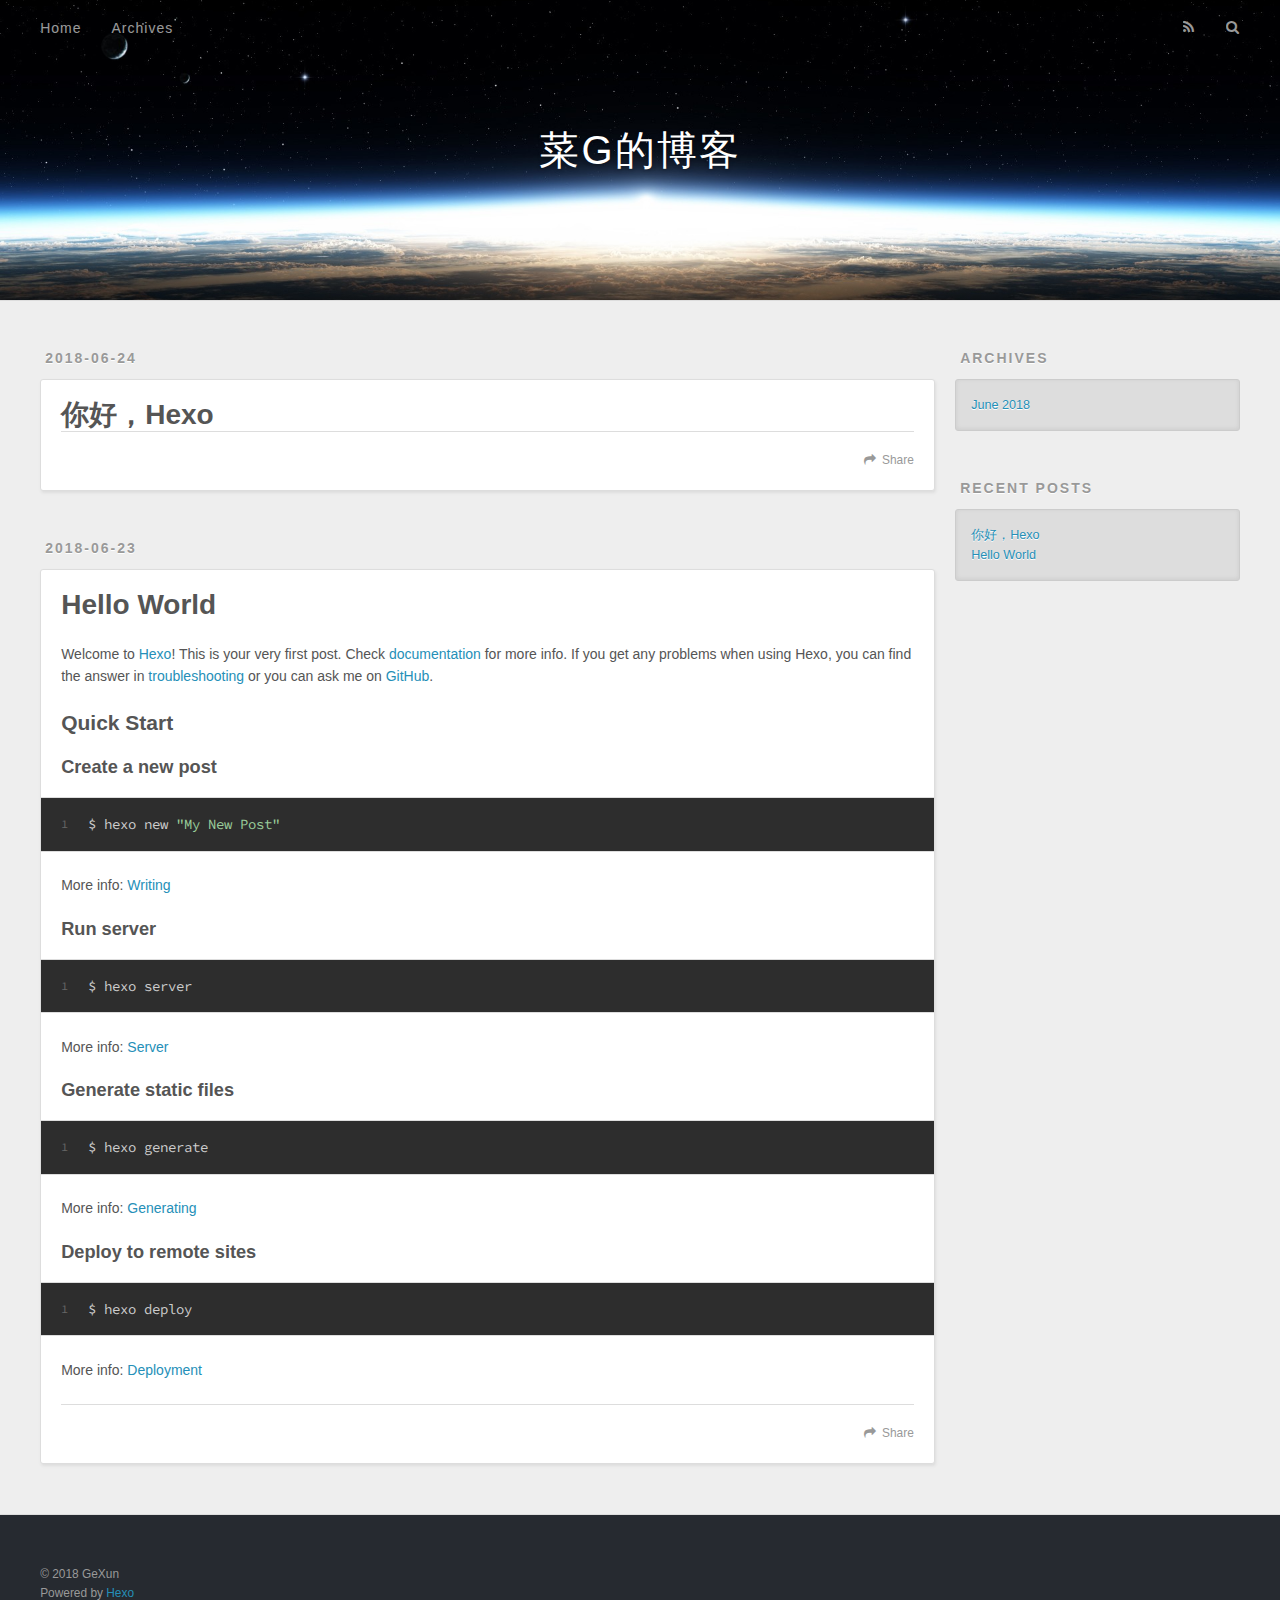
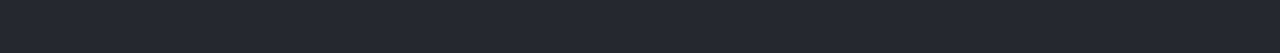
==== commit b1b88bec: "Site updated: 2018-06-24 01:58:48" ====
--- a/index.html
+++ b/index.html
@@ -11,7 +11,7 @@
 <meta property="og:title" content="菜G的博客">
 <meta property="og:url" content="http://yoursite.com/index.html">
 <meta property="og:site_name" content="菜G的博客">
-<meta property="og:locale" content="zh-tw">
+<meta property="og:locale" content="zh-Hans">
 <meta name="twitter:card" content="summary">
 <meta name="twitter:title" content="菜G的博客">
   
@@ -88,7 +88,7 @@
       
     </div>
     <footer class="article-footer">
-      <a data-url="http://yoursite.com/2018/06/24/你好，Hexo/" data-id="cjiroyxhf0001lchqx67g40dg" class="article-share-link">Share</a>
+      <a data-url="http://yoursite.com/2018/06/24/你好，Hexo/" data-id="cjirpkdmu000058hquc8vjmhs" class="article-share-link">Share</a>
       
       
     </footer>
@@ -133,7 +133,7 @@
       
     </div>
     <footer class="article-footer">
-      <a data-url="http://yoursite.com/2018/06/23/hello-world/" data-id="cjiroyxhb0000lchqvs5vy6mh" class="article-share-link">Share</a>
+      <a data-url="http://yoursite.com/2018/06/23/hello-world/" data-id="cjirpkdn0000158hq0ogtl02e" class="article-share-link">Share</a>
       
       
     </footer>
@@ -161,7 +161,7 @@
   <div class="widget-wrap">
     <h3 class="widget-title">Archives</h3>
     <div class="widget">
-      <ul class="archive-list"><li class="archive-list-item"><a class="archive-list-link" href="/archives/2018/06/">六月 2018</a></li></ul>
+      <ul class="archive-list"><li class="archive-list-item"><a class="archive-list-link" href="/archives/2018/06/">June 2018</a></li></ul>
     </div>
   </div>
 
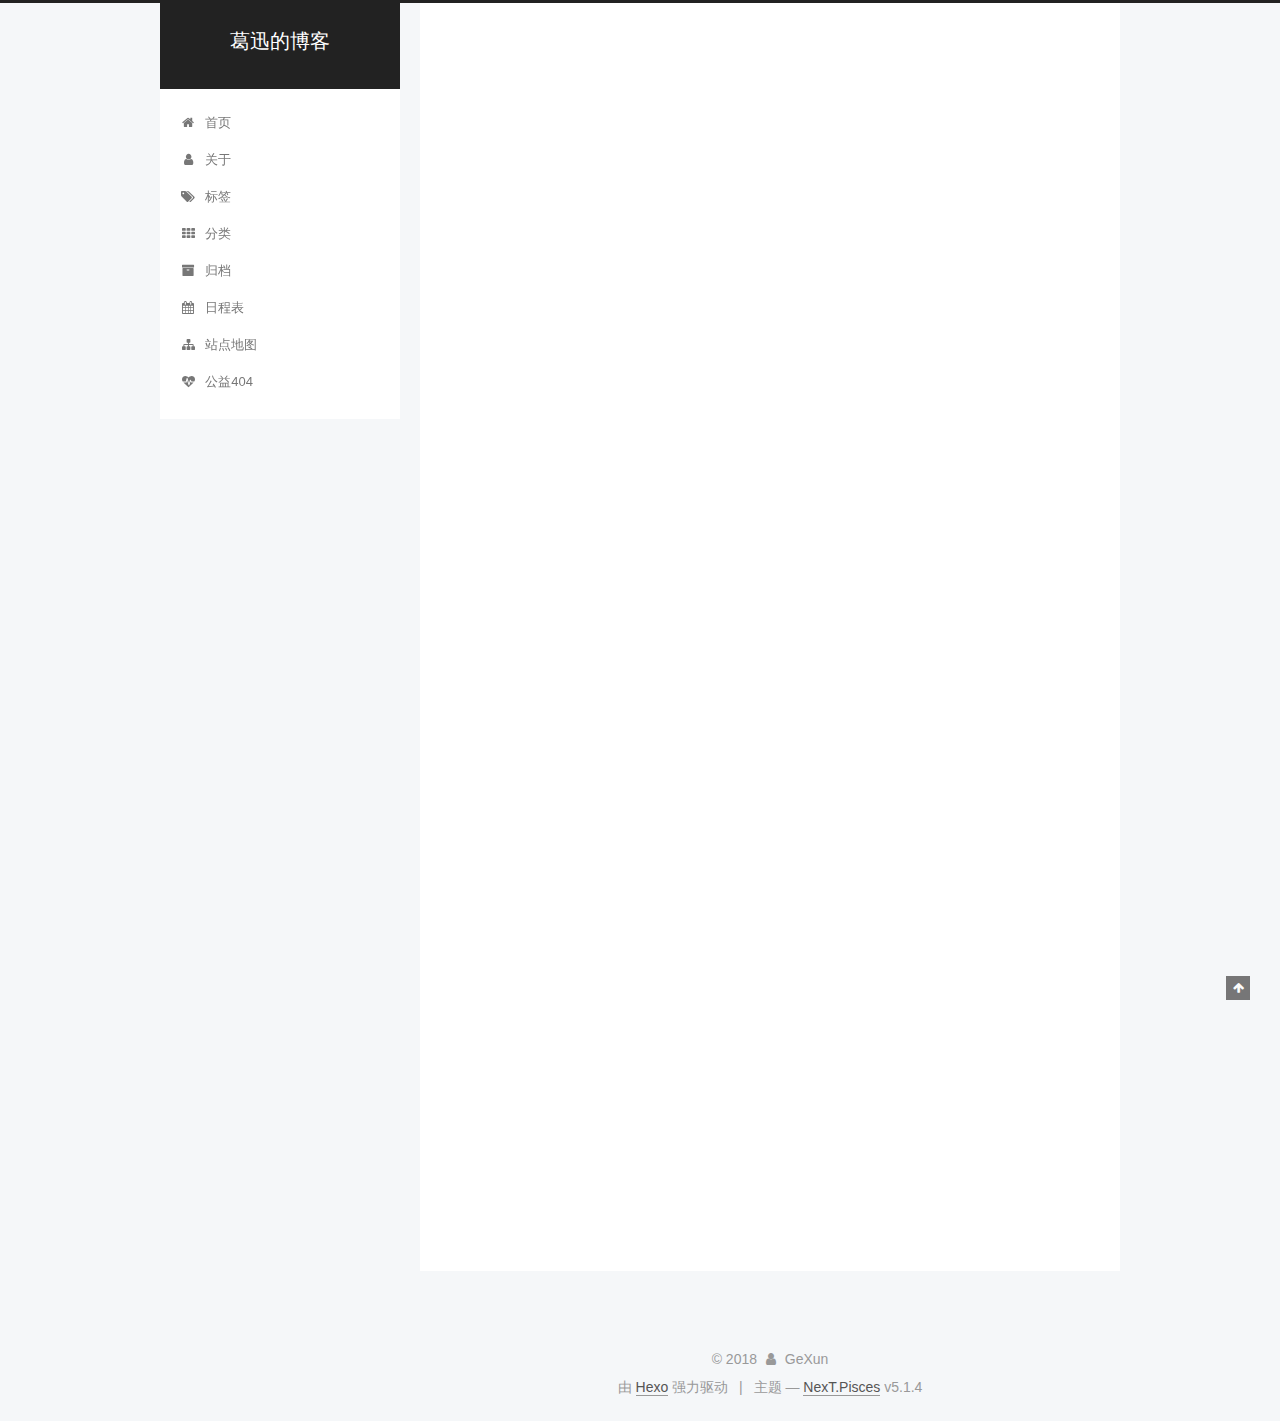
==== commit ee54b425: "Site updated: 2018-06-24 02:46:03" ====
--- a/index.html
+++ b/index.html
@@ -1,126 +1,488 @@
 <!DOCTYPE html>
-<html>
+
+
+
+  
+
+
+<html class="theme-next pisces use-motion" lang="zh-Hans">
 <head>
-  <meta charset="utf-8">
-  
-
-  
-  <title>菜G的博客</title>
-  <meta name="viewport" content="width=device-width, initial-scale=1, maximum-scale=1">
-  <meta property="og:type" content="website">
-<meta property="og:title" content="菜G的博客">
+  <meta charset="UTF-8"/>
+<meta http-equiv="X-UA-Compatible" content="IE=edge" />
+<meta name="viewport" content="width=device-width, initial-scale=1, maximum-scale=1"/>
+<meta name="theme-color" content="#222">
+
+
+
+
+
+
+
+
+
+<meta http-equiv="Cache-Control" content="no-transform" />
+<meta http-equiv="Cache-Control" content="no-siteapp" />
+
+
+
+
+
+
+
+
+
+
+
+
+
+
+
+
+  
+  
+  <link href="/lib/fancybox/source/jquery.fancybox.css?v=2.1.5" rel="stylesheet" type="text/css" />
+
+
+
+
+
+
+
+<link href="/lib/font-awesome/css/font-awesome.min.css?v=4.6.2" rel="stylesheet" type="text/css" />
+
+<link href="/css/main.css?v=5.1.4" rel="stylesheet" type="text/css" />
+
+
+  <link rel="apple-touch-icon" sizes="180x180" href="/images/apple-touch-icon-next.png?v=5.1.4">
+
+
+  <link rel="icon" type="image/png" sizes="32x32" href="/images/favicon-32x32-next.png?v=5.1.4">
+
+
+  <link rel="icon" type="image/png" sizes="16x16" href="/images/favicon-16x16-next.png?v=5.1.4">
+
+
+  <link rel="mask-icon" href="/images/logo.svg?v=5.1.4" color="#222">
+
+
+
+
+
+  <meta name="keywords" content="Hexo, NexT" />
+
+
+
+
+
+
+
+
+
+
+<meta name="description" content="借了东西为什么不还">
+<meta property="og:type" content="website">
+<meta property="og:title" content="葛迅的博客">
 <meta property="og:url" content="http://yoursite.com/index.html">
-<meta property="og:site_name" content="菜G的博客">
+<meta property="og:site_name" content="葛迅的博客">
+<meta property="og:description" content="借了东西为什么不还">
 <meta property="og:locale" content="zh-Hans">
 <meta name="twitter:card" content="summary">
-<meta name="twitter:title" content="菜G的博客">
-  
-    <link rel="alternate" href="/atom.xml" title="菜G的博客" type="application/atom+xml">
-  
-  
-    <link rel="icon" href="/favicon.png">
-  
-  
-    <link href="//fonts.googleapis.com/css?family=Source+Code+Pro" rel="stylesheet" type="text/css">
-  
-  <link rel="stylesheet" href="/css/style.css">
+<meta name="twitter:title" content="葛迅的博客">
+<meta name="twitter:description" content="借了东西为什么不还">
+
+
+
+<script type="text/javascript" id="hexo.configurations">
+  var NexT = window.NexT || {};
+  var CONFIG = {
+    root: '/',
+    scheme: 'Pisces',
+    version: '5.1.4',
+    sidebar: {"position":"left","display":"post","offset":12,"b2t":false,"scrollpercent":false,"onmobile":false},
+    fancybox: true,
+    tabs: true,
+    motion: {"enable":true,"async":false,"transition":{"post_block":"fadeIn","post_header":"slideDownIn","post_body":"slideDownIn","coll_header":"slideLeftIn","sidebar":"slideUpIn"}},
+    duoshuo: {
+      userId: '0',
+      author: '博主'
+    },
+    algolia: {
+      applicationID: '',
+      apiKey: '',
+      indexName: '',
+      hits: {"per_page":10},
+      labels: {"input_placeholder":"Search for Posts","hits_empty":"We didn't find any results for the search: ${query}","hits_stats":"${hits} results found in ${time} ms"}
+    }
+  };
+</script>
+
+
+
+  <link rel="canonical" href="http://yoursite.com/"/>
+
+
+
+
+
+  <title>葛迅的博客</title>
+  
+
+
+
+
+
+
+
+
 </head>
 
-<body>
-  <div id="container">
-    <div id="wrap">
-      <header id="header">
-  <div id="banner"></div>
-  <div id="header-outer" class="outer">
-    <div id="header-title" class="inner">
-      <h1 id="logo-wrap">
-        <a href="/" id="logo">菜G的博客</a>
-      </h1>
-      
+<body itemscope itemtype="http://schema.org/WebPage" lang="zh-Hans">
+
+  
+  
+    
+  
+
+  <div class="container sidebar-position-left 
+  page-home">
+    <div class="headband"></div>
+
+    <header id="header" class="header" itemscope itemtype="http://schema.org/WPHeader">
+      <div class="header-inner"><div class="site-brand-wrapper">
+  <div class="site-meta ">
+    
+
+    <div class="custom-logo-site-title">
+      <a href="/"  class="brand" rel="start">
+        <span class="logo-line-before"><i></i></span>
+        <span class="site-title">葛迅的博客</span>
+        <span class="logo-line-after"><i></i></span>
+      </a>
     </div>
-    <div id="header-inner" class="inner">
-      <nav id="main-nav">
-        <a id="main-nav-toggle" class="nav-icon"></a>
-        
-          <a class="main-nav-link" href="/">Home</a>
-        
-          <a class="main-nav-link" href="/archives">Archives</a>
-        
-      </nav>
-      <nav id="sub-nav">
-        
-          <a id="nav-rss-link" class="nav-icon" href="/atom.xml" title="RSS Feed"></a>
-        
-        <a id="nav-search-btn" class="nav-icon" title="Search"></a>
-      </nav>
-      <div id="search-form-wrap">
-        <form action="//google.com/search" method="get" accept-charset="UTF-8" class="search-form"><input type="search" name="q" class="search-form-input" placeholder="Search"><button type="submit" class="search-form-submit">&#xF002;</button><input type="hidden" name="sitesearch" value="http://yoursite.com"></form>
-      </div>
+      
+        <p class="site-subtitle"></p>
+      
+  </div>
+
+  <div class="site-nav-toggle">
+    <button>
+      <span class="btn-bar"></span>
+      <span class="btn-bar"></span>
+      <span class="btn-bar"></span>
+    </button>
+  </div>
+</div>
+
+<nav class="site-nav">
+  
+
+  
+    <ul id="menu" class="menu">
+      
+        
+        <li class="menu-item menu-item-home">
+          <a href="/" rel="section">
+            
+              <i class="menu-item-icon fa fa-fw fa-home"></i> <br />
+            
+            首页
+          </a>
+        </li>
+      
+        
+        <li class="menu-item menu-item-about">
+          <a href="/about/" rel="section">
+            
+              <i class="menu-item-icon fa fa-fw fa-user"></i> <br />
+            
+            关于
+          </a>
+        </li>
+      
+        
+        <li class="menu-item menu-item-tags">
+          <a href="/tags/" rel="section">
+            
+              <i class="menu-item-icon fa fa-fw fa-tags"></i> <br />
+            
+            标签
+          </a>
+        </li>
+      
+        
+        <li class="menu-item menu-item-categories">
+          <a href="/categories/" rel="section">
+            
+              <i class="menu-item-icon fa fa-fw fa-th"></i> <br />
+            
+            分类
+          </a>
+        </li>
+      
+        
+        <li class="menu-item menu-item-archives">
+          <a href="/archives/" rel="section">
+            
+              <i class="menu-item-icon fa fa-fw fa-archive"></i> <br />
+            
+            归档
+          </a>
+        </li>
+      
+        
+        <li class="menu-item menu-item-schedule">
+          <a href="/schedule/" rel="section">
+            
+              <i class="menu-item-icon fa fa-fw fa-calendar"></i> <br />
+            
+            日程表
+          </a>
+        </li>
+      
+        
+        <li class="menu-item menu-item-sitemap">
+          <a href="/sitemap.xml" rel="section">
+            
+              <i class="menu-item-icon fa fa-fw fa-sitemap"></i> <br />
+            
+            站点地图
+          </a>
+        </li>
+      
+        
+        <li class="menu-item menu-item-commonweal">
+          <a href="/404/" rel="section">
+            
+              <i class="menu-item-icon fa fa-fw fa-heartbeat"></i> <br />
+            
+            公益404
+          </a>
+        </li>
+      
+
+      
+    </ul>
+  
+
+  
+</nav>
+
+
+
+ </div>
+    </header>
+
+    <main id="main" class="main">
+      <div class="main-inner">
+        <div class="content-wrap">
+          <div id="content" class="content">
+            
+  <section id="posts" class="posts-expand">
+    
+      
+
+  
+
+  
+  
+  
+
+  <article class="post post-type-normal" itemscope itemtype="http://schema.org/Article">
+  
+  
+  
+  <div class="post-block">
+    <link itemprop="mainEntityOfPage" href="http://yoursite.com/2018/06/24/你好，Hexo/">
+
+    <span hidden itemprop="author" itemscope itemtype="http://schema.org/Person">
+      <meta itemprop="name" content="GeXun">
+      <meta itemprop="description" content="">
+      <meta itemprop="image" content="/images/12.jpg">
+    </span>
+
+    <span hidden itemprop="publisher" itemscope itemtype="http://schema.org/Organization">
+      <meta itemprop="name" content="葛迅的博客">
+    </span>
+
+    
+      <header class="post-header">
+
+        
+        
+          <h1 class="post-title" itemprop="name headline">
+                
+                <a class="post-title-link" href="/2018/06/24/你好，Hexo/" itemprop="url">你好，Hexo</a></h1>
+        
+
+        <div class="post-meta">
+          <span class="post-time">
+            
+              <span class="post-meta-item-icon">
+                <i class="fa fa-calendar-o"></i>
+              </span>
+              
+                <span class="post-meta-item-text">发表于</span>
+              
+              <time title="创建于" itemprop="dateCreated datePublished" datetime="2018-06-24T01:01:43+08:00">
+                2018-06-24
+              </time>
+            
+
+            
+
+            
+          </span>
+
+          
+
+          
+            
+          
+
+          
+          
+
+          
+
+          
+
+          
+
+        </div>
+      </header>
+    
+
+    
+    
+    
+    <div class="post-body" itemprop="articleBody">
+
+      
+      
+
+      
+        
+          
+            
+          
+        
+      
     </div>
-  </div>
-</header>
-      <div class="outer">
-        <section id="main">
-  
-    <article id="post-你好，Hexo" class="article article-type-post" itemscope itemprop="blogPost">
-  <div class="article-meta">
-    <a href="/2018/06/24/你好，Hexo/" class="article-date">
-  <time datetime="2018-06-23T17:01:43.000Z" itemprop="datePublished">2018-06-24</time>
-</a>
-    
-  </div>
-  <div class="article-inner">
-    
-    
-      <header class="article-header">
-        
-  
-    <h1 itemprop="name">
-      <a class="article-title" href="/2018/06/24/你好，Hexo/">你好，Hexo</a>
-    </h1>
-  
-
-      </header>
-    
-    <div class="article-entry" itemprop="articleBody">
-      
-        
-      
-    </div>
-    <footer class="article-footer">
-      <a data-url="http://yoursite.com/2018/06/24/你好，Hexo/" data-id="cjirpkdmu000058hquc8vjmhs" class="article-share-link">Share</a>
-      
+    
+    
+    
+
+    
+
+    
+
+    
+
+    <footer class="post-footer">
+      
+
+      
+
+      
+
+      
+      
+        <div class="post-eof"></div>
       
     </footer>
   </div>
   
-</article>
-
-
-  
-    <article id="post-hello-world" class="article article-type-post" itemscope itemprop="blogPost">
-  <div class="article-meta">
-    <a href="/2018/06/23/hello-world/" class="article-date">
-  <time datetime="2018-06-23T15:56:23.891Z" itemprop="datePublished">2018-06-23</time>
-</a>
-    
-  </div>
-  <div class="article-inner">
-    
-    
-      <header class="article-header">
-        
-  
-    <h1 itemprop="name">
-      <a class="article-title" href="/2018/06/23/hello-world/">Hello World</a>
-    </h1>
-  
-
+  
+  
+  </article>
+
+
+    
+      
+
+  
+
+  
+  
+  
+
+  <article class="post post-type-normal" itemscope itemtype="http://schema.org/Article">
+  
+  
+  
+  <div class="post-block">
+    <link itemprop="mainEntityOfPage" href="http://yoursite.com/2018/06/23/hello-world/">
+
+    <span hidden itemprop="author" itemscope itemtype="http://schema.org/Person">
+      <meta itemprop="name" content="GeXun">
+      <meta itemprop="description" content="">
+      <meta itemprop="image" content="/images/12.jpg">
+    </span>
+
+    <span hidden itemprop="publisher" itemscope itemtype="http://schema.org/Organization">
+      <meta itemprop="name" content="葛迅的博客">
+    </span>
+
+    
+      <header class="post-header">
+
+        
+        
+          <h1 class="post-title" itemprop="name headline">
+                
+                <a class="post-title-link" href="/2018/06/23/hello-world/" itemprop="url">Hello World</a></h1>
+        
+
+        <div class="post-meta">
+          <span class="post-time">
+            
+              <span class="post-meta-item-icon">
+                <i class="fa fa-calendar-o"></i>
+              </span>
+              
+                <span class="post-meta-item-text">发表于</span>
+              
+              <time title="创建于" itemprop="dateCreated datePublished" datetime="2018-06-23T23:56:23+08:00">
+                2018-06-23
+              </time>
+            
+
+            
+
+            
+          </span>
+
+          
+
+          
+            
+          
+
+          
+          
+
+          
+
+          
+
+          
+
+        </div>
       </header>
     
-    <div class="article-entry" itemprop="articleBody">
-      
-        <p>Welcome to <a href="https://hexo.io/" target="_blank" rel="noopener">Hexo</a>! This is your very first post. Check <a href="https://hexo.io/docs/" target="_blank" rel="noopener">documentation</a> for more info. If you get any problems when using Hexo, you can find the answer in <a href="https://hexo.io/docs/troubleshooting.html" target="_blank" rel="noopener">troubleshooting</a> or you can ask me on <a href="https://github.com/hexojs/hexo/issues" target="_blank" rel="noopener">GitHub</a>.</p>
+
+    
+    
+    
+    <div class="post-body" itemprop="articleBody">
+
+      
+      
+
+      
+        
+          
+            <p>Welcome to <a href="https://hexo.io/" target="_blank" rel="noopener">Hexo</a>! This is your very first post. Check <a href="https://hexo.io/docs/" target="_blank" rel="noopener">documentation</a> for more info. If you get any problems when using Hexo, you can find the answer in <a href="https://hexo.io/docs/troubleshooting.html" target="_blank" rel="noopener">troubleshooting</a> or you can ask me on <a href="https://github.com/hexojs/hexo/issues" target="_blank" rel="noopener">GitHub</a>.</p>
 <h2 id="Quick-Start"><a href="#Quick-Start" class="headerlink" title="Quick Start"></a>Quick Start</h2><h3 id="Create-a-new-post"><a href="#Create-a-new-post" class="headerlink" title="Create a new post"></a>Create a new post</h3><figure class="highlight bash"><table><tr><td class="gutter"><pre><span class="line">1</span><br></pre></td><td class="code"><pre><span class="line">$ hexo new <span class="string">"My New Post"</span></span><br></pre></td></tr></table></figure>
 <p>More info: <a href="https://hexo.io/docs/writing.html" target="_blank" rel="noopener">Writing</a></p>
 <h3 id="Run-server"><a href="#Run-server" class="headerlink" title="Run server"></a>Run server</h3><figure class="highlight bash"><table><tr><td class="gutter"><pre><span class="line">1</span><br></pre></td><td class="code"><pre><span class="line">$ hexo server</span><br></pre></td></tr></table></figure>
@@ -130,95 +492,318 @@
 <h3 id="Deploy-to-remote-sites"><a href="#Deploy-to-remote-sites" class="headerlink" title="Deploy to remote sites"></a>Deploy to remote sites</h3><figure class="highlight bash"><table><tr><td class="gutter"><pre><span class="line">1</span><br></pre></td><td class="code"><pre><span class="line">$ hexo deploy</span><br></pre></td></tr></table></figure>
 <p>More info: <a href="https://hexo.io/docs/deployment.html" target="_blank" rel="noopener">Deployment</a></p>
 
+          
+        
       
     </div>
-    <footer class="article-footer">
-      <a data-url="http://yoursite.com/2018/06/23/hello-world/" data-id="cjirpkdn0000158hq0ogtl02e" class="article-share-link">Share</a>
-      
+    
+    
+    
+
+    
+
+    
+
+    
+
+    <footer class="post-footer">
+      
+
+      
+
+      
+
+      
+      
+        <div class="post-eof"></div>
       
     </footer>
   </div>
   
-</article>
-
-
-  
-
-
-</section>
-        
-          <aside id="sidebar">
-  
-    
-
-  
-    
-
-  
-    
-  
-    
-  <div class="widget-wrap">
-    <h3 class="widget-title">Archives</h3>
-    <div class="widget">
-      <ul class="archive-list"><li class="archive-list-item"><a class="archive-list-link" href="/archives/2018/06/">June 2018</a></li></ul>
+  
+  
+  </article>
+
+
+    
+  </section>
+
+  
+
+
+          </div>
+          
+
+
+          
+
+        </div>
+        
+          
+  
+  <div class="sidebar-toggle">
+    <div class="sidebar-toggle-line-wrap">
+      <span class="sidebar-toggle-line sidebar-toggle-line-first"></span>
+      <span class="sidebar-toggle-line sidebar-toggle-line-middle"></span>
+      <span class="sidebar-toggle-line sidebar-toggle-line-last"></span>
     </div>
   </div>
 
-
-  
-    
-  <div class="widget-wrap">
-    <h3 class="widget-title">Recent Posts</h3>
-    <div class="widget">
-      <ul>
-        
-          <li>
-            <a href="/2018/06/24/你好，Hexo/">你好，Hexo</a>
-          </li>
-        
-          <li>
-            <a href="/2018/06/23/hello-world/">Hello World</a>
-          </li>
-        
-      </ul>
+  <aside id="sidebar" class="sidebar">
+    
+    <div class="sidebar-inner">
+
+      
+
+      
+
+      <section class="site-overview-wrap sidebar-panel sidebar-panel-active">
+        <div class="site-overview">
+          <div class="site-author motion-element" itemprop="author" itemscope itemtype="http://schema.org/Person">
+            
+              <img class="site-author-image" itemprop="image"
+                src="/images/12.jpg"
+                alt="GeXun" />
+            
+              <p class="site-author-name" itemprop="name">GeXun</p>
+              <p class="site-description motion-element" itemprop="description">借了东西为什么不还</p>
+          </div>
+
+          <nav class="site-state motion-element">
+
+            
+              <div class="site-state-item site-state-posts">
+              
+                <a href="/archives/">
+              
+                  <span class="site-state-item-count">2</span>
+                  <span class="site-state-item-name">日志</span>
+                </a>
+              </div>
+            
+
+            
+
+            
+
+          </nav>
+
+          
+
+          
+
+          
+          
+
+          
+          
+
+          
+
+        </div>
+      </section>
+
+      
+
+      
+
     </div>
+  </aside>
+
+
+        
+      </div>
+    </main>
+
+    <footer id="footer" class="footer">
+      <div class="footer-inner">
+        <div class="copyright">&copy; <span itemprop="copyrightYear">2018</span>
+  <span class="with-love">
+    <i class="fa fa-user"></i>
+  </span>
+  <span class="author" itemprop="copyrightHolder">GeXun</span>
+
+  
+</div>
+
+
+  <div class="powered-by">由 <a class="theme-link" target="_blank" href="https://hexo.io">Hexo</a> 强力驱动</div>
+
+
+
+  <span class="post-meta-divider">|</span>
+
+
+
+  <div class="theme-info">主题 &mdash; <a class="theme-link" target="_blank" href="https://github.com/iissnan/hexo-theme-next">NexT.Pisces</a> v5.1.4</div>
+
+
+
+
+        
+
+
+
+
+
+
+
+        
+      </div>
+    </footer>
+
+    
+      <div class="back-to-top">
+        <i class="fa fa-arrow-up"></i>
+        
+      </div>
+    
+
+    
+
   </div>
 
   
-</aside>
-        
-      </div>
-      <footer id="footer">
-  
-  <div class="outer">
-    <div id="footer-info" class="inner">
-      &copy; 2018 GeXun<br>
-      Powered by <a href="http://hexo.io/" target="_blank">Hexo</a>
-    </div>
-  </div>
-</footer>
-    </div>
-    <nav id="mobile-nav">
-  
-    <a href="/" class="mobile-nav-link">Home</a>
-  
-    <a href="/archives" class="mobile-nav-link">Archives</a>
-  
-</nav>
-    
-
-<script src="//ajax.googleapis.com/ajax/libs/jquery/2.0.3/jquery.min.js"></script>
-
-
-  <link rel="stylesheet" href="/fancybox/jquery.fancybox.css">
-  <script src="/fancybox/jquery.fancybox.pack.js"></script>
-
-
-<script src="/js/script.js"></script>
-
-
-
-  </div>
+
+<script type="text/javascript">
+  if (Object.prototype.toString.call(window.Promise) !== '[object Function]') {
+    window.Promise = null;
+  }
+</script>
+
+
+
+
+
+
+
+
+
+  
+
+
+
+
+
+
+
+
+
+
+
+
+  
+  
+    <script type="text/javascript" src="/lib/jquery/index.js?v=2.1.3"></script>
+  
+
+  
+  
+    <script type="text/javascript" src="/lib/fastclick/lib/fastclick.min.js?v=1.0.6"></script>
+  
+
+  
+  
+    <script type="text/javascript" src="/lib/jquery_lazyload/jquery.lazyload.js?v=1.9.7"></script>
+  
+
+  
+  
+    <script type="text/javascript" src="/lib/velocity/velocity.min.js?v=1.2.1"></script>
+  
+
+  
+  
+    <script type="text/javascript" src="/lib/velocity/velocity.ui.min.js?v=1.2.1"></script>
+  
+
+  
+  
+    <script type="text/javascript" src="/lib/fancybox/source/jquery.fancybox.pack.js?v=2.1.5"></script>
+  
+
+
+  
+
+
+  <script type="text/javascript" src="/js/src/utils.js?v=5.1.4"></script>
+
+  <script type="text/javascript" src="/js/src/motion.js?v=5.1.4"></script>
+
+
+
+  
+  
+
+
+  <script type="text/javascript" src="/js/src/affix.js?v=5.1.4"></script>
+
+  <script type="text/javascript" src="/js/src/schemes/pisces.js?v=5.1.4"></script>
+
+
+
+  
+
+  
+
+
+  <script type="text/javascript" src="/js/src/bootstrap.js?v=5.1.4"></script>
+
+
+
+  
+
+
+  
+
+
+
+
+	
+
+
+
+
+
+  
+
+
+
+
+
+  
+
+
+
+
+
+
+
+
+
+
+
+
+  
+
+
+
+
+
+  
+
+  
+
+  
+
+  
+  
+
+  
+
+  
+
+  
+
 </body>
-</html>+</html>
--- a/css/main.css
+++ b/css/main.css
@@ -0,0 +1,2993 @@
+/* normalize.css v3.0.2 | MIT License | git.io/normalize */
+html {
+  font-family: sans-serif; /* 1 */
+  -ms-text-size-adjust: 100%; /* 2 */
+  -webkit-text-size-adjust: 100%; /* 2 */
+}
+body {
+  margin: 0;
+}
+article,
+aside,
+details,
+figcaption,
+figure,
+footer,
+header,
+hgroup,
+main,
+menu,
+nav,
+section,
+summary {
+  display: block;
+}
+audio,
+canvas,
+progress,
+video {
+  display: inline-block; /* 1 */
+  vertical-align: baseline; /* 2 */
+}
+audio:not([controls]) {
+  display: none;
+  height: 0;
+}
+[hidden],
+template {
+  display: none;
+}
+a {
+  background-color: transparent;
+}
+a:active,
+a:hover {
+  outline: 0;
+}
+abbr[title] {
+  border-bottom: 1px dotted;
+}
+b,
+strong {
+  font-weight: bold;
+}
+dfn {
+  font-style: italic;
+}
+h1 {
+  font-size: 2em;
+  margin: 0.67em 0;
+}
+mark {
+  background: #ff0;
+  color: #000;
+}
+small {
+  font-size: 80%;
+}
+sub,
+sup {
+  font-size: 75%;
+  line-height: 0;
+  position: relative;
+  vertical-align: baseline;
+}
+sup {
+  top: -0.5em;
+}
+sub {
+  bottom: -0.25em;
+}
+img {
+  border: 0;
+}
+svg:not(:root) {
+  overflow: hidden;
+}
+figure {
+  margin: 1em 40px;
+}
+hr {
+  -moz-box-sizing: content-box;
+  box-sizing: content-box;
+  height: 0;
+}
+pre {
+  overflow: auto;
+}
+code,
+kbd,
+pre,
+samp {
+  font-family: monospace, monospace;
+  font-size: 1em;
+}
+button,
+input,
+optgroup,
+select,
+textarea {
+  color: inherit; /* 1 */
+  font: inherit; /* 2 */
+  margin: 0; /* 3 */
+}
+button {
+  overflow: visible;
+}
+button,
+select {
+  text-transform: none;
+}
+button,
+html input[type="button"],
+input[type="reset"],
+input[type="submit"] {
+  -webkit-appearance: button; /* 2 */
+  cursor: pointer; /* 3 */
+}
+button[disabled],
+html input[disabled] {
+  cursor: default;
+}
+button::-moz-focus-inner,
+input::-moz-focus-inner {
+  border: 0;
+  padding: 0;
+}
+input {
+  line-height: normal;
+}
+input[type="checkbox"],
+input[type="radio"] {
+  box-sizing: border-box; /* 1 */
+  padding: 0; /* 2 */
+}
+input[type="number"]::-webkit-inner-spin-button,
+input[type="number"]::-webkit-outer-spin-button {
+  height: auto;
+}
+input[type="search"] {
+  -webkit-appearance: textfield; /* 1 */
+  -moz-box-sizing: content-box;
+  -webkit-box-sizing: content-box; /* 2 */
+  box-sizing: content-box;
+}
+input[type="search"]::-webkit-search-cancel-button,
+input[type="search"]::-webkit-search-decoration {
+  -webkit-appearance: none;
+}
+fieldset {
+  border: 1px solid #c0c0c0;
+  margin: 0 2px;
+  padding: 0.35em 0.625em 0.75em;
+}
+legend {
+  border: 0; /* 1 */
+  padding: 0; /* 2 */
+}
+textarea {
+  overflow: auto;
+}
+optgroup {
+  font-weight: bold;
+}
+table {
+  border-collapse: collapse;
+  border-spacing: 0;
+}
+td,
+th {
+  padding: 0;
+}
+::selection {
+  background: #262a30;
+  color: #fff;
+}
+body {
+  position: relative;
+  font-family: 'Lato', "PingFang SC", "Microsoft YaHei", sans-serif;
+  font-size: 14px;
+  line-height: 2;
+  color: #555;
+  background: #f5f7f9;
+}
+@media (max-width: 767px) {
+  body {
+    padding-right: 0 !important;
+  }
+}
+@media (min-width: 768px) and (max-width: 991px) {
+  body {
+    padding-right: 0 !important;
+  }
+}
+@media (min-width: 1600px) {
+  body {
+    font-size: 16px;
+  }
+}
+h1,
+h2,
+h3,
+h4,
+h5,
+h6 {
+  margin: 0;
+  padding: 0;
+  font-weight: bold;
+  line-height: 1.5;
+  font-family: 'Lato', "PingFang SC", "Microsoft YaHei", sans-serif;
+}
+h2,
+h3,
+h4,
+h5,
+h6 {
+  margin: 20px 0 15px;
+}
+h1 {
+  font-size: 22px;
+}
+@media (max-width: 767px) {
+  h1 {
+    font-size: 18px;
+  }
+}
+h2 {
+  font-size: 20px;
+}
+@media (max-width: 767px) {
+  h2 {
+    font-size: 16px;
+  }
+}
+h3 {
+  font-size: 18px;
+}
+@media (max-width: 767px) {
+  h3 {
+    font-size: 14px;
+  }
+}
+h4 {
+  font-size: 16px;
+}
+@media (max-width: 767px) {
+  h4 {
+    font-size: 12px;
+  }
+}
+h5 {
+  font-size: 14px;
+}
+@media (max-width: 767px) {
+  h5 {
+    font-size: 10px;
+  }
+}
+h6 {
+  font-size: 12px;
+}
+@media (max-width: 767px) {
+  h6 {
+    font-size: 8px;
+  }
+}
+p {
+  margin: 0 0 20px 0;
+}
+a {
+  color: #555;
+  text-decoration: none;
+  outline: none;
+  border-bottom: 1px solid #999;
+  word-wrap: break-word;
+}
+a:hover {
+  color: #222;
+  border-bottom-color: #222;
+}
+blockquote {
+  margin: 0;
+  padding: 0;
+}
+img {
+  display: block;
+  margin: auto;
+  max-width: 100%;
+  height: auto;
+}
+hr {
+  margin: 40px 0;
+  height: 3px;
+  border: none;
+  background-color: #ddd;
+  background-image: repeating-linear-gradient(-45deg, #fff, #fff 4px, transparent 4px, transparent 8px);
+}
+blockquote {
+  padding: 0 15px;
+  color: #666;
+  border-left: 4px solid #ddd;
+}
+blockquote cite::before {
+  content: "-";
+  padding: 0 5px;
+}
+dt {
+  font-weight: 700;
+}
+dd {
+  margin: 0;
+  padding: 0;
+}
+kbd {
+  border: 1px solid #ccc;
+  border-radius: 0.2em;
+  box-shadow: 0.1em 0.1em 0.2em rgba(0,0,0,0.1);
+  background-color: #f9f9f9;
+  font-family: inherit;
+  background-image: -webkit-linear-gradient(top, #eee, #fff, #eee);
+  padding: 0.1em 0.3em;
+  white-space: nowrap;
+}
+.text-left {
+  text-align: left;
+}
+.text-center {
+  text-align: center;
+}
+.text-right {
+  text-align: right;
+}
+.text-justify {
+  text-align: justify;
+}
+.text-nowrap {
+  white-space: nowrap;
+}
+.text-lowercase {
+  text-transform: lowercase;
+}
+.text-uppercase {
+  text-transform: uppercase;
+}
+.text-capitalize {
+  text-transform: capitalize;
+}
+.center-block {
+  display: block;
+  margin-left: auto;
+  margin-right: auto;
+}
+.clearfix:before,
+.clearfix:after {
+  content: " ";
+  display: table;
+}
+.clearfix:after {
+  clear: both;
+}
+.pullquote {
+  width: 45%;
+}
+.pullquote.left {
+  float: left;
+  margin-left: 5px;
+  margin-right: 10px;
+}
+.pullquote.right {
+  float: right;
+  margin-left: 10px;
+  margin-right: 5px;
+}
+.affix.affix.affix {
+  position: fixed;
+}
+.translation {
+  margin-top: -20px;
+  font-size: 14px;
+  color: #999;
+}
+.scrollbar-measure {
+  width: 100px;
+  height: 100px;
+  overflow: scroll;
+  position: absolute;
+  top: -9999px;
+}
+.use-motion .motion-element {
+  opacity: 0;
+}
+table {
+  margin: 20px 0;
+  width: 100%;
+  border-collapse: collapse;
+  border-spacing: 0;
+  border: 1px solid #ddd;
+  font-size: 14px;
+  table-layout: fixed;
+  word-wrap: break-all;
+}
+table>tbody>tr:nth-of-type(odd) {
+  background-color: #f9f9f9;
+}
+table>tbody>tr:hover {
+  background-color: #f5f5f5;
+}
+caption,
+th,
+td {
+  padding: 8px;
+  text-align: left;
+  vertical-align: middle;
+  font-weight: normal;
+}
+th,
+td {
+  border-bottom: 3px solid #ddd;
+  border-right: 1px solid #eee;
+}
+th {
+  padding-bottom: 10px;
+  font-weight: 700;
+}
+td {
+  border-bottom-width: 1px;
+}
+html,
+body {
+  height: 100%;
+}
+.container {
+  position: relative;
+  min-height: 100%;
+}
+.header-inner {
+  margin: 0 auto;
+  padding: 100px 0 70px;
+  width: 700px;
+}
+@media (min-width: 1600px) {
+  .container .header-inner {
+    width: 900px;
+  }
+}
+.main {
+  padding-bottom: 150px;
+}
+.main-inner {
+  margin: 0 auto;
+  width: 700px;
+}
+@media (min-width: 1600px) {
+  .container .main-inner {
+    width: 900px;
+  }
+}
+.footer {
+  position: absolute;
+  left: 0;
+  bottom: 0;
+  width: 100%;
+  min-height: 50px;
+}
+.footer-inner {
+  box-sizing: border-box;
+  margin: 20px auto;
+  width: 700px;
+}
+@media (min-width: 1600px) {
+  .container .footer-inner {
+    width: 900px;
+  }
+}
+pre,
+.highlight {
+  overflow: auto;
+  margin: 20px 0;
+  padding: 0;
+  font-size: 13px;
+  color: #4d4d4c;
+  background: #f7f7f7;
+  line-height: 1.6;
+}
+pre,
+code {
+  font-family: consolas, Menlo, "PingFang SC", "Microsoft YaHei", monospace;
+}
+code {
+  padding: 2px 4px;
+  word-wrap: break-word;
+  color: #555;
+  background: #eee;
+  border-radius: 3px;
+  font-size: 13px;
+}
+pre {
+  padding: 10px;
+}
+pre code {
+  padding: 0;
+  color: #4d4d4c;
+  background: none;
+  text-shadow: none;
+}
+.highlight {
+  border-radius: 1px;
+}
+.highlight pre {
+  border: none;
+  margin: 0;
+  padding: 10px 0;
+}
+.highlight table {
+  margin: 0;
+  width: auto;
+  border: none;
+}
+.highlight td {
+  border: none;
+  padding: 0;
+}
+.highlight figcaption {
+  font-size: 1em;
+  color: #4d4d4c;
+  line-height: 1em;
+  margin-bottom: 1em;
+}
+.highlight figcaption:before,
+.highlight figcaption:after {
+  content: " ";
+  display: table;
+}
+.highlight figcaption:after {
+  clear: both;
+}
+.highlight figcaption a {
+  float: right;
+  color: #4d4d4c;
+}
+.highlight figcaption a:hover {
+  border-bottom-color: #4d4d4c;
+}
+.highlight .gutter pre {
+  padding-left: 10px;
+  padding-right: 10px;
+  color: #869194;
+  text-align: right;
+  background-color: #eff2f3;
+}
+.highlight .code pre {
+  width: 100%;
+  padding-left: 10px;
+  padding-right: 10px;
+  background-color: #f7f7f7;
+}
+.highlight .line {
+  height: 20px;
+}
+.gutter {
+  -webkit-user-select: none;
+  -moz-user-select: none;
+  -ms-user-select: none;
+  user-select: none;
+}
+.gist table {
+  width: auto;
+}
+.gist table td {
+  border: none;
+}
+pre .deletion {
+  background: #fdd;
+}
+pre .addition {
+  background: #dfd;
+}
+pre .meta {
+  color: #8959a8;
+}
+pre .comment {
+  color: #8e908c;
+}
+pre .variable,
+pre .attribute,
+pre .tag,
+pre .regexp,
+pre .ruby .constant,
+pre .xml .tag .title,
+pre .xml .pi,
+pre .xml .doctype,
+pre .html .doctype,
+pre .css .id,
+pre .css .class,
+pre .css .pseudo {
+  color: #c82829;
+}
+pre .number,
+pre .preprocessor,
+pre .built_in,
+pre .literal,
+pre .params,
+pre .constant,
+pre .command {
+  color: #f5871f;
+}
+pre .ruby .class .title,
+pre .css .rules .attribute,
+pre .string,
+pre .value,
+pre .inheritance,
+pre .header,
+pre .ruby .symbol,
+pre .xml .cdata,
+pre .special,
+pre .number,
+pre .formula {
+  color: #718c00;
+}
+pre .title,
+pre .css .hexcolor {
+  color: #3e999f;
+}
+pre .function,
+pre .python .decorator,
+pre .python .title,
+pre .ruby .function .title,
+pre .ruby .title .keyword,
+pre .perl .sub,
+pre .javascript .title,
+pre .coffeescript .title {
+  color: #4271ae;
+}
+pre .keyword,
+pre .javascript .function {
+  color: #8959a8;
+}
+.full-image.full-image.full-image.full-image {
+  border: none;
+  max-width: 100%;
+  width: auto;
+  margin: 20px auto 25px;
+}
+@media (min-width: 992px) {
+  .full-image.full-image.full-image.full-image {
+    max-width: none;
+    width: 118%;
+    margin: 0 -9%;
+  }
+}
+.blockquote-center,
+.page-home .post-type-quote blockquote,
+.page-post-detail .post-type-quote blockquote {
+  position: relative;
+  margin: 40px 0;
+  padding: 0;
+  border-left: none;
+  text-align: center;
+}
+.blockquote-center::before,
+.page-home .post-type-quote blockquote::before,
+.page-post-detail .post-type-quote blockquote::before,
+.blockquote-center::after,
+.page-home .post-type-quote blockquote::after,
+.page-post-detail .post-type-quote blockquote::after {
+  position: absolute;
+  content: ' ';
+  display: block;
+  width: 100%;
+  height: 24px;
+  opacity: 0.2;
+  background-repeat: no-repeat;
+  background-position: 0 -6px;
+  background-size: 22px 22px;
+}
+.blockquote-center::before,
+.page-home .post-type-quote blockquote::before,
+.page-post-detail .post-type-quote blockquote::before {
+  top: -20px;
+  background-image: url("../images/quote-l.svg");
+  border-top: 1px solid #ccc;
+}
+.blockquote-center::after,
+.page-home .post-type-quote blockquote::after,
+.page-post-detail .post-type-quote blockquote::after {
+  bottom: -20px;
+  background-image: url("../images/quote-r.svg");
+  border-bottom: 1px solid #ccc;
+  background-position: 100% 8px;
+}
+.blockquote-center p,
+.page-home .post-type-quote blockquote p,
+.page-post-detail .post-type-quote blockquote p,
+.blockquote-center div,
+.page-home .post-type-quote blockquote div,
+.page-post-detail .post-type-quote blockquote div {
+  text-align: center;
+}
+.post .post-body .group-picture img {
+  box-sizing: border-box;
+  padding: 0 3px;
+  border: none;
+}
+.post .group-picture-row {
+  overflow: hidden;
+  margin-top: 6px;
+}
+.post .group-picture-row:first-child {
+  margin-top: 0;
+}
+.post .group-picture-column {
+  float: left;
+}
+.page-post-detail .post-body .group-picture-column {
+  float: none;
+  margin-top: 10px;
+  width: auto !important;
+}
+.page-post-detail .post-body .group-picture-column img {
+  margin: 0 auto;
+}
+.page-archive .group-picture-container {
+  overflow: hidden;
+}
+.page-archive .group-picture-row {
+  float: left;
+}
+.page-archive .group-picture-row:first-child {
+  margin-top: 6px;
+}
+.page-archive .group-picture-column {
+  max-width: 150px;
+  max-height: 150px;
+}
+.post-body .note {
+  position: relative;
+  padding: 15px;
+  margin-bottom: 20px;
+  border: 1px solid #eee;
+  border-left-width: 5px;
+  border-radius: 3px;
+}
+.post-body .note h2,
+.post-body .note h3,
+.post-body .note h4,
+.post-body .note h5,
+.post-body .note h6 {
+  margin-top: 0;
+  margin-bottom: 0;
+  border-bottom: initial;
+  padding-top: 0 !important;
+}
+.post-body .note p:first-child,
+.post-body .note ul:first-child,
+.post-body .note ol:first-child,
+.post-body .note table:first-child,
+.post-body .note pre:first-child,
+.post-body .note blockquote:first-child {
+  margin-top: 0;
+}
+.post-body .note p:last-child,
+.post-body .note ul:last-child,
+.post-body .note ol:last-child,
+.post-body .note table:last-child,
+.post-body .note pre:last-child,
+.post-body .note blockquote:last-child {
+  margin-bottom: 0;
+}
+.post-body .note.default {
+  border-left-color: #777;
+}
+.post-body .note.default h2,
+.post-body .note.default h3,
+.post-body .note.default h4,
+.post-body .note.default h5,
+.post-body .note.default h6 {
+  color: #777;
+}
+.post-body .note.primary {
+  border-left-color: #6f42c1;
+}
+.post-body .note.primary h2,
+.post-body .note.primary h3,
+.post-body .note.primary h4,
+.post-body .note.primary h5,
+.post-body .note.primary h6 {
+  color: #6f42c1;
+}
+.post-body .note.info {
+  border-left-color: #428bca;
+}
+.post-body .note.info h2,
+.post-body .note.info h3,
+.post-body .note.info h4,
+.post-body .note.info h5,
+.post-body .note.info h6 {
+  color: #428bca;
+}
+.post-body .note.success {
+  border-left-color: #5cb85c;
+}
+.post-body .note.success h2,
+.post-body .note.success h3,
+.post-body .note.success h4,
+.post-body .note.success h5,
+.post-body .note.success h6 {
+  color: #5cb85c;
+}
+.post-body .note.warning {
+  border-left-color: #f0ad4e;
+}
+.post-body .note.warning h2,
+.post-body .note.warning h3,
+.post-body .note.warning h4,
+.post-body .note.warning h5,
+.post-body .note.warning h6 {
+  color: #f0ad4e;
+}
+.post-body .note.danger {
+  border-left-color: #d9534f;
+}
+.post-body .note.danger h2,
+.post-body .note.danger h3,
+.post-body .note.danger h4,
+.post-body .note.danger h5,
+.post-body .note.danger h6 {
+  color: #d9534f;
+}
+.post-body .label {
+  display: inline;
+  padding: 0 2px;
+  white-space: nowrap;
+}
+.post-body .label.default {
+  background-color: #f0f0f0;
+}
+.post-body .label.primary {
+  background-color: #efe6f7;
+}
+.post-body .label.info {
+  background-color: #e5f2f8;
+}
+.post-body .label.success {
+  background-color: #e7f4e9;
+}
+.post-body .label.warning {
+  background-color: #fcf6e1;
+}
+.post-body .label.danger {
+  background-color: #fae8eb;
+}
+.post-body .tabs {
+  position: relative;
+  display: block;
+  margin-bottom: 20px;
+  padding-top: 10px;
+}
+.post-body .tabs ul.nav-tabs {
+  margin: 0;
+  padding: 0;
+  display: flex;
+  margin-bottom: -1px;
+}
+@media (max-width: 413px) {
+  .post-body .tabs ul.nav-tabs {
+    display: block;
+    margin-bottom: 5px;
+  }
+}
+.post-body .tabs ul.nav-tabs li.tab {
+  list-style-type: none !important;
+  margin: 0 0.25em 0 0;
+  border-top: 3px solid transparent;
+  border-left: 1px solid transparent;
+  border-right: 1px solid transparent;
+}
+@media (max-width: 413px) {
+  .post-body .tabs ul.nav-tabs li.tab {
+    margin: initial;
+    border-top: 1px solid transparent;
+    border-left: 3px solid transparent;
+    border-right: 1px solid transparent;
+    border-bottom: 1px solid transparent;
+  }
+}
+.post-body .tabs ul.nav-tabs li.tab a {
+  outline: 0;
+  border-bottom: initial;
+  display: block;
+  line-height: 1.8em;
+  padding: 0.25em 0.75em;
+  transition-duration: 0.2s;
+  transition-timing-function: ease-out;
+  transition-delay: 0s;
+}
+.post-body .tabs ul.nav-tabs li.tab a i {
+  width: 1.285714285714286em;
+}
+.post-body .tabs ul.nav-tabs li.tab.active {
+  border-top: 3px solid #fc6423;
+  border-left: 1px solid #ddd;
+  border-right: 1px solid #ddd;
+  background-color: #fff;
+}
+@media (max-width: 413px) {
+  .post-body .tabs ul.nav-tabs li.tab.active {
+    border-top: 1px solid #ddd;
+    border-left: 3px solid #fc6423;
+    border-right: 1px solid #ddd;
+    border-bottom: 1px solid #ddd;
+  }
+}
+.post-body .tabs ul.nav-tabs li.tab.active a {
+  cursor: default;
+  color: #555;
+}
+.post-body .tabs .tab-content {
+  background-color: #fff;
+}
+.post-body .tabs .tab-content .tab-pane {
+  border: 1px solid #ddd;
+  padding: 20px 20px 0 20px;
+}
+.post-body .tabs .tab-content .tab-pane:not(.active) {
+  display: none !important;
+}
+.post-body .tabs .tab-content .tab-pane.active {
+  display: block !important;
+}
+.btn {
+  display: inline-block;
+  padding: 0 20px;
+  font-size: 14px;
+  color: #555;
+  background: #fff;
+  border: 2px solid #555;
+  text-decoration: none;
+  border-radius: 2px;
+  transition-property: background-color;
+  transition-duration: 0.2s;
+  transition-timing-function: ease-in-out;
+  transition-delay: 0s;
+  line-height: 2;
+}
+.btn:hover {
+  border-color: #222;
+  color: #fff;
+  background: #222;
+}
+.btn +.btn {
+  margin: 0 0 8px 8px;
+}
+.btn .fa-fw {
+  width: 1.285714285714286em;
+  text-align: left;
+}
+.btn-bar {
+  display: block;
+  width: 22px;
+  height: 2px;
+  background: #555;
+  border-radius: 1px;
+}
+.btn-bar+.btn-bar {
+  margin-top: 4px;
+}
+.pagination {
+  margin: 120px 0 40px;
+  text-align: center;
+  border-top: 1px solid #eee;
+}
+.page-number-basic,
+.pagination .prev,
+.pagination .next,
+.pagination .page-number,
+.pagination .space {
+  display: inline-block;
+  position: relative;
+  top: -1px;
+  margin: 0 10px;
+  padding: 0 11px;
+}
+@media (max-width: 767px) {
+  .page-number-basic,
+  .pagination .prev,
+  .pagination .next,
+  .pagination .page-number,
+  .pagination .space {
+    margin: 0 5px;
+  }
+}
+.pagination .prev,
+.pagination .next,
+.pagination .page-number {
+  border-bottom: 0;
+  border-top: 1px solid #eee;
+  transition-property: border-color;
+  transition-duration: 0.2s;
+  transition-timing-function: ease-in-out;
+  transition-delay: 0s;
+}
+.pagination .prev:hover,
+.pagination .next:hover,
+.pagination .page-number:hover {
+  border-top-color: #222;
+}
+.pagination .space {
+  padding: 0;
+  margin: 0;
+}
+.pagination .prev {
+  margin-left: 0;
+}
+.pagination .next {
+  margin-right: 0;
+}
+.pagination .page-number.current {
+  color: #fff;
+  background: #ccc;
+  border-top-color: #ccc;
+}
+@media (max-width: 767px) {
+  .pagination {
+    border-top: none;
+  }
+  .pagination .prev,
+  .pagination .next,
+  .pagination .page-number {
+    margin-bottom: 10px;
+    border-top: 0;
+    border-bottom: 1px solid #eee;
+    padding: 0 10px;
+  }
+  .pagination .prev:hover,
+  .pagination .next:hover,
+  .pagination .page-number:hover {
+    border-bottom-color: #222;
+  }
+}
+.comments {
+  margin: 60px 20px 0;
+}
+.tag-cloud {
+  text-align: center;
+}
+.tag-cloud a {
+  display: inline-block;
+  margin: 10px;
+}
+.back-to-top {
+  box-sizing: border-box;
+  position: fixed;
+  bottom: -100px;
+  right: 30px;
+  z-index: 1050;
+  padding: 0 6px;
+  width: 24px;
+  background: #222;
+  font-size: 12px;
+  opacity: 0.6;
+  color: #fff;
+  cursor: pointer;
+  text-align: center;
+  -webkit-transform: translateZ(0);
+  transition-property: bottom;
+  transition-duration: 0.2s;
+  transition-timing-function: ease-in-out;
+  transition-delay: 0s;
+}
+@media (min-width: 768px) and (max-width: 991px) {
+  .back-to-top {
+    display: none !important;
+  }
+}
+@media (max-width: 767px) {
+  .back-to-top {
+    display: none !important;
+  }
+}
+.back-to-top.back-to-top-on {
+  bottom: 30px;
+}
+.header {
+  background: transparent;
+}
+.header-inner {
+  position: relative;
+}
+.headband {
+  height: 3px;
+  background: #222;
+}
+.site-meta {
+  margin: 0;
+  text-align: center;
+}
+@media (max-width: 767px) {
+  .site-meta {
+    text-align: center;
+  }
+}
+.brand {
+  position: relative;
+  display: inline-block;
+  padding: 0 40px;
+  color: #fff;
+  background: #222;
+  border-bottom: none;
+}
+.brand:hover {
+  color: #fff;
+}
+.logo {
+  display: inline-block;
+  margin-right: 5px;
+  line-height: 36px;
+  vertical-align: top;
+}
+.site-title {
+  display: inline-block;
+  vertical-align: top;
+  line-height: 36px;
+  font-size: 20px;
+  font-weight: normal;
+  font-family: 'Lato', "PingFang SC", "Microsoft YaHei", sans-serif;
+}
+.site-subtitle {
+  margin-top: 10px;
+  font-size: 13px;
+  color: #ddd;
+}
+.use-motion .brand {
+  opacity: 0;
+}
+.use-motion .logo,
+.use-motion .site-title,
+.use-motion .site-subtitle {
+  opacity: 0;
+  position: relative;
+  top: -10px;
+}
+.site-nav-toggle {
+  display: none;
+  position: absolute;
+  top: 10px;
+  left: 10px;
+}
+@media (max-width: 767px) {
+  .site-nav-toggle {
+    display: block;
+  }
+}
+.site-nav-toggle button {
+  margin-top: 2px;
+  padding: 9px 10px;
+  background: transparent;
+  border: none;
+}
+@media (max-width: 767px) {
+  .site-nav {
+    display: none;
+    margin: 0 -10px;
+    padding: 0 10px;
+    clear: both;
+    border-top: 1px solid #ddd;
+  }
+}
+@media (min-width: 768px) and (max-width: 991px) {
+  .site-nav {
+    display: block !important;
+  }
+}
+@media (min-width: 992px) {
+  .site-nav {
+    display: block !important;
+  }
+}
+.menu {
+  margin-top: 20px;
+  padding-left: 0;
+  text-align: center;
+}
+.menu .menu-item {
+  display: inline-block;
+  margin: 0 10px;
+  list-style: none;
+}
+@media screen and (max-width: 767px) {
+  .menu .menu-item {
+    margin-top: 10px;
+  }
+}
+.menu .menu-item a {
+  display: block;
+  font-size: 13px;
+  line-height: inherit;
+  border-bottom: 1px solid transparent;
+  transition-property: border-color;
+  transition-duration: 0.2s;
+  transition-timing-function: ease-in-out;
+  transition-delay: 0s;
+}
+.menu .menu-item a:hover,
+.menu-item-active a {
+  border-bottom-color: #222;
+}
+.menu .menu-item .fa {
+  margin-right: 5px;
+}
+.use-motion .menu-item {
+  opacity: 0;
+}
+.post-body {
+  font-family: 'Lato', "PingFang SC", "Microsoft YaHei", sans-serif;
+}
+@media (max-width: 767px) {
+  .post-body {
+    word-break: break-word;
+  }
+}
+.post-body .fancybox img {
+  display: block !important;
+  margin: 0 auto;
+  cursor: pointer;
+  cursor: zoom-in;
+  cursor: -webkit-zoom-in;
+}
+.post-body .image-caption,
+.post-body .figure .caption {
+  margin: -20px auto 15px;
+  text-align: center;
+  font-size: 14px;
+  color: #999;
+  font-weight: bold;
+  line-height: 1;
+}
+.post-sticky-flag {
+  display: inline-block;
+  font-size: 16px;
+  -ms-transform: rotate(30deg);
+  -webkit-transform: rotate(30deg);
+  -moz-transform: rotate(30deg);
+  -ms-transform: rotate(30deg);
+  -o-transform: rotate(30deg);
+  transform: rotate(30deg);
+}
+.use-motion .post-block,
+.use-motion .pagination,
+.use-motion .comments {
+  opacity: 0;
+}
+.use-motion .post-header {
+  opacity: 0;
+}
+.use-motion .post-body {
+  opacity: 0;
+}
+.use-motion .collection-title {
+  opacity: 0;
+}
+.posts-expand {
+  padding-top: 40px;
+}
+@media (max-width: 767px) {
+  .posts-expand {
+    margin: 0 20px;
+  }
+  .post-body pre .gutter pre {
+    padding-right: 10px;
+  }
+  .post-body .highlight {
+    margin-left: 0px;
+    margin-right: 0px;
+    padding: 0;
+  }
+  .post-body .highlight .gutter pre {
+    padding-right: 10px;
+  }
+}
+@media (min-width: 992px) {
+  .posts-expand .post-body {
+    text-align: justify;
+  }
+}
+.posts-expand .post-body h2,
+.posts-expand .post-body h3,
+.posts-expand .post-body h4,
+.posts-expand .post-body h5,
+.posts-expand .post-body h6 {
+  padding-top: 10px;
+}
+.posts-expand .post-body h2 .header-anchor,
+.posts-expand .post-body h3 .header-anchor,
+.posts-expand .post-body h4 .header-anchor,
+.posts-expand .post-body h5 .header-anchor,
+.posts-expand .post-body h6 .header-anchor {
+  float: right;
+  margin-left: 10px;
+  color: #ccc;
+  border-bottom-style: none;
+  visibility: hidden;
+}
+.posts-expand .post-body h2 .header-anchor:hover,
+.posts-expand .post-body h3 .header-anchor:hover,
+.posts-expand .post-body h4 .header-anchor:hover,
+.posts-expand .post-body h5 .header-anchor:hover,
+.posts-expand .post-body h6 .header-anchor:hover {
+  color: inherit;
+}
+.posts-expand .post-body h2:hover .header-anchor,
+.posts-expand .post-body h3:hover .header-anchor,
+.posts-expand .post-body h4:hover .header-anchor,
+.posts-expand .post-body h5:hover .header-anchor,
+.posts-expand .post-body h6:hover .header-anchor {
+  visibility: visible;
+}
+.posts-expand .post-body ul li {
+  list-style: circle;
+}
+.posts-expand .post-body img {
+  box-sizing: border-box;
+  margin: auto;
+  padding: 3px;
+  border: 1px solid #ddd;
+}
+.posts-expand .post-body .fancybox img {
+  margin: 0 auto 25px;
+}
+@media (max-width: 767px) {
+  .posts-collapse {
+    margin: 0 20px;
+  }
+  .posts-collapse .post-title,
+  .posts-collapse .post-meta {
+    display: block;
+    width: auto;
+    text-align: left;
+  }
+}
+.posts-collapse {
+  position: relative;
+  z-index: 1010;
+  margin-left: 55px;
+}
+.posts-collapse::after {
+  content: " ";
+  position: absolute;
+  top: 20px;
+  left: 0;
+  margin-left: -2px;
+  width: 4px;
+  height: 100%;
+  background: #f5f5f5;
+  z-index: -1;
+}
+@media (max-width: 767px) {
+  .posts-collapse {
+    margin: 0 20px;
+  }
+}
+.posts-collapse .collection-title {
+  position: relative;
+  margin: 60px 0;
+}
+.posts-collapse .collection-title h1,
+.posts-collapse .collection-title h2 {
+  margin-left: 20px;
+}
+.posts-collapse .collection-title small {
+  color: #bbb;
+  margin-left: 5px;
+}
+.posts-collapse .collection-title::before {
+  content: " ";
+  position: absolute;
+  left: 0;
+  top: 50%;
+  margin-left: -4px;
+  margin-top: -4px;
+  width: 8px;
+  height: 8px;
+  background: #bbb;
+  border-radius: 50%;
+}
+.posts-collapse .post {
+  margin: 30px 0;
+}
+.posts-collapse .post-header {
+  position: relative;
+  transition-duration: 0.2s;
+  transition-timing-function: ease-in-out;
+  transition-delay: 0s;
+  transition-property: border;
+  border-bottom: 1px dashed #ccc;
+}
+.posts-collapse .post-header::before {
+  content: " ";
+  position: absolute;
+  left: 0;
+  top: 12px;
+  width: 6px;
+  height: 6px;
+  margin-left: -4px;
+  background: #bbb;
+  border-radius: 50%;
+  border: 1px solid #fff;
+  transition-duration: 0.2s;
+  transition-timing-function: ease-in-out;
+  transition-delay: 0s;
+  transition-property: background;
+}
+.posts-collapse .post-header:hover {
+  border-bottom-color: #666;
+}
+.posts-collapse .post-header:hover::before {
+  background: #222;
+}
+.posts-collapse .post-meta {
+  position: absolute;
+  font-size: 12px;
+  left: 20px;
+  top: 5px;
+}
+.posts-collapse .post-comments-count {
+  display: none;
+}
+.posts-collapse .post-title {
+  margin-left: 60px;
+  font-size: 16px;
+  font-weight: normal;
+  line-height: inherit;
+}
+.posts-collapse .post-title::after {
+  margin-left: 3px;
+  opacity: 0.6;
+}
+.posts-collapse .post-title a {
+  color: #666;
+  border-bottom: none;
+}
+.page-home .post-type-quote .post-header,
+.page-post-detail .post-type-quote .post-header,
+.page-home .post-type-quote .post-tags,
+.page-post-detail .post-type-quote .post-tags {
+  display: none;
+}
+.posts-expand .post-title {
+  text-align: center;
+  word-break: break-word;
+  font-weight: 400;
+}
+.posts-expand .post-title-link {
+  display: inline-block;
+  position: relative;
+  color: #555;
+  border-bottom: none;
+  line-height: 1.2;
+  vertical-align: top;
+}
+.posts-expand .post-title-link::before {
+  content: "";
+  position: absolute;
+  width: 100%;
+  height: 2px;
+  bottom: 0;
+  left: 0;
+  background-color: #000;
+  visibility: hidden;
+  -webkit-transform: scaleX(0);
+  -moz-transform: scaleX(0);
+  -ms-transform: scaleX(0);
+  -o-transform: scaleX(0);
+  transform: scaleX(0);
+  transition-duration: 0.2s;
+  transition-timing-function: ease-in-out;
+  transition-delay: 0s;
+}
+.posts-expand .post-title-link:hover::before {
+  visibility: visible;
+  -webkit-transform: scaleX(1);
+  -moz-transform: scaleX(1);
+  -ms-transform: scaleX(1);
+  -o-transform: scaleX(1);
+  transform: scaleX(1);
+}
+.posts-expand .post-title-link .fa {
+  font-size: 16px;
+}
+.posts-expand .post-meta {
+  margin: 3px 0 60px 0;
+  color: #999;
+  font-family: 'Lato', "PingFang SC", "Microsoft YaHei", sans-serif;
+  font-size: 12px;
+  text-align: center;
+}
+.posts-expand .post-meta .post-category-list {
+  display: inline-block;
+  margin: 0;
+  padding: 3px;
+}
+.posts-expand .post-meta .post-category-list-link {
+  color: #999;
+}
+.posts-expand .post-meta .post-description {
+  font-size: 14px;
+  margin-top: 2px;
+}
+.post-meta-divider {
+  margin: 0 0.5em;
+}
+.post-meta-item-icon {
+  margin-right: 3px;
+}
+@media (min-width: 768px) and (max-width: 991px) {
+  .post-meta-item-icon {
+    display: inline-block;
+  }
+}
+@media (max-width: 767px) {
+  .post-meta-item-icon {
+    display: inline-block;
+  }
+}
+@media (min-width: 768px) and (max-width: 991px) {
+  .post-meta-item-text {
+    display: none;
+  }
+}
+@media (max-width: 767px) {
+  .post-meta-item-text {
+    display: none;
+  }
+}
+@media (max-width: 767px) {
+  .posts-expand .post-comments-count {
+    display: none;
+  }
+}
+.post-button {
+  margin-top: 40px;
+}
+.posts-expand .post-tags {
+  margin-top: 40px;
+  text-align: center;
+}
+.posts-expand .post-tags a {
+  display: inline-block;
+  margin-right: 10px;
+  font-size: 13px;
+}
+.post-nav {
+  display: table;
+  margin-top: 15px;
+  width: 100%;
+  border-top: 1px solid #eee;
+}
+.post-nav-divider {
+  display: table-cell;
+  width: 10%;
+}
+.post-nav-item {
+  display: table-cell;
+  padding: 10px 0 0 0;
+  width: 45%;
+  vertical-align: top;
+}
+.post-nav-item a {
+  position: relative;
+  display: block;
+  line-height: 25px;
+  font-size: 14px;
+  color: #555;
+  border-bottom: none;
+}
+.post-nav-item a:hover {
+  color: #222;
+  border-bottom: none;
+}
+.post-nav-item a:active {
+  top: 2px;
+}
+.post-nav-item .fa {
+  position: absolute;
+  top: 8px;
+  left: 0;
+  font-size: 12px;
+}
+.post-nav-next a {
+  padding-left: 15px;
+}
+.post-nav-prev {
+  text-align: right;
+}
+.post-nav-prev a {
+  padding-right: 15px;
+}
+.post-nav-prev .fa {
+  right: 0;
+  left: auto;
+}
+.posts-expand .post-eof {
+  display: block;
+  margin: 80px auto 60px;
+  width: 8%;
+  height: 1px;
+  background: #ccc;
+  text-align: center;
+}
+.post:last-child .post-eof.post-eof.post-eof {
+  display: none;
+}
+.post-gallery {
+  display: table;
+  table-layout: fixed;
+  width: 100%;
+  border-collapse: separate;
+}
+.post-gallery-row {
+  display: table-row;
+}
+.post-gallery .post-gallery-img {
+  display: table-cell;
+  text-align: center;
+  vertical-align: middle;
+  border: none;
+}
+.post-gallery .post-gallery-img img {
+  max-width: 100%;
+  max-height: 100%;
+  border: none;
+}
+.fancybox-close,
+.fancybox-close:hover {
+  border: none;
+}
+.rtl.post-body p,
+.rtl.post-body a,
+.rtl.post-body h1,
+.rtl.post-body h2,
+.rtl.post-body h3,
+.rtl.post-body h4,
+.rtl.post-body h5,
+.rtl.post-body h6,
+.rtl.post-body li,
+.rtl.post-body ul,
+.rtl.post-body ol {
+  direction: rtl;
+  font-family: UKIJ Ekran;
+}
+.rtl.post-title {
+  font-family: UKIJ Ekran;
+}
+.sidebar {
+  position: fixed;
+  right: 0;
+  top: 0;
+  bottom: 0;
+  width: 0;
+  z-index: 1040;
+  box-shadow: inset 0 2px 6px #000;
+  background: #222;
+  -webkit-transform: translateZ(0);
+}
+.sidebar a {
+  color: #999;
+  border-bottom-color: #555;
+}
+.sidebar a:hover {
+  color: #eee;
+}
+@media (min-width: 768px) and (max-width: 991px) {
+  .sidebar {
+    display: none !important;
+  }
+}
+@media (max-width: 767px) {
+  .sidebar {
+    display: none !important;
+  }
+}
+.sidebar-inner {
+  position: relative;
+  padding: 20px 10px;
+  color: #999;
+  text-align: center;
+}
+.site-overview-wrap {
+  overflow: hidden;
+}
+.site-overview {
+  overflow-y: auto;
+  overflow-x: hidden;
+}
+.sidebar-toggle {
+  position: fixed;
+  right: 30px;
+  bottom: 45px;
+  width: 14px;
+  height: 14px;
+  padding: 5px;
+  background: #222;
+  line-height: 0;
+  z-index: 1050;
+  cursor: pointer;
+  -webkit-transform: translateZ(0);
+}
+@media (min-width: 768px) and (max-width: 991px) {
+  .sidebar-toggle {
+    display: none !important;
+  }
+}
+@media (max-width: 767px) {
+  .sidebar-toggle {
+    display: none !important;
+  }
+}
+.sidebar-toggle-line {
+  position: relative;
+  display: inline-block;
+  vertical-align: top;
+  height: 2px;
+  width: 100%;
+  background: #fff;
+  margin-top: 3px;
+}
+.sidebar-toggle-line:first-child {
+  margin-top: 0;
+}
+.site-author-image {
+  display: block;
+  margin: 0 auto;
+  padding: 2px;
+  max-width: 120px;
+  height: auto;
+  border: 1px solid #eee;
+}
+.site-author-name {
+  margin: 0;
+  text-align: center;
+  color: #222;
+  font-weight: 600;
+}
+.site-description {
+  margin-top: 0;
+  text-align: center;
+  font-size: 13px;
+  color: #999;
+}
+.site-state {
+  overflow: hidden;
+  line-height: 1.4;
+  white-space: nowrap;
+  text-align: center;
+}
+.site-state-item {
+  display: inline-block;
+  padding: 0 15px;
+  border-left: 1px solid #eee;
+}
+.site-state-item:first-child {
+  border-left: none;
+}
+.site-state-item a {
+  border-bottom: none;
+}
+.site-state-item-count {
+  display: block;
+  text-align: center;
+  color: inherit;
+  font-weight: 600;
+  font-size: 16px;
+}
+.site-state-item-name {
+  font-size: 13px;
+  color: #999;
+}
+.feed-link {
+  margin-top: 20px;
+}
+.feed-link a {
+  display: inline-block;
+  padding: 0 15px;
+  color: #fc6423;
+  border: 1px solid #fc6423;
+  border-radius: 4px;
+}
+.feed-link a i {
+  color: #fc6423;
+  font-size: 14px;
+}
+.feed-link a:hover {
+  color: #fff;
+  background: #fc6423;
+}
+.feed-link a:hover i {
+  color: #fff;
+}
+.links-of-author {
+  margin-top: 20px;
+}
+.links-of-author a {
+  display: inline-block;
+  vertical-align: middle;
+  margin-right: 10px;
+  margin-bottom: 10px;
+  border-bottom-color: #555;
+  font-size: 13px;
+}
+.links-of-author a:before {
+  display: inline-block;
+  vertical-align: middle;
+  margin-right: 3px;
+  content: " ";
+  width: 4px;
+  height: 4px;
+  border-radius: 50%;
+  background: #d5ffff;
+}
+.links-of-blogroll {
+  font-size: 13px;
+}
+.links-of-blogroll-title {
+  margin-top: 20px;
+  font-size: 14px;
+  font-weight: 600;
+}
+.links-of-blogroll-list {
+  margin: 0;
+  padding: 0;
+  list-style: none;
+}
+.links-of-blogroll-item {
+  padding: 2px 10px;
+}
+.links-of-blogroll-item a {
+  max-width: 280px;
+  box-sizing: border-box;
+  display: inline-block;
+  overflow: hidden;
+  white-space: nowrap;
+  text-overflow: ellipsis;
+}
+.sidebar-nav {
+  margin: 0 0 20px;
+  padding-left: 0;
+}
+.sidebar-nav li {
+  display: inline-block;
+  cursor: pointer;
+  border-bottom: 1px solid transparent;
+  font-size: 14px;
+  color: #555;
+}
+.sidebar-nav li:hover {
+  color: #fc6423;
+}
+.page-post-detail .sidebar-nav-toc {
+  padding: 0 5px;
+}
+.page-post-detail .sidebar-nav-overview {
+  margin-left: 10px;
+}
+.sidebar-nav .sidebar-nav-active {
+  color: #fc6423;
+  border-bottom-color: #fc6423;
+}
+.sidebar-nav .sidebar-nav-active:hover {
+  color: #fc6423;
+}
+.sidebar-panel {
+  display: none;
+}
+.sidebar-panel-active {
+  display: block;
+}
+.post-toc-empty {
+  font-size: 14px;
+  color: #666;
+}
+.post-toc-wrap {
+  overflow: hidden;
+}
+.post-toc {
+  overflow: auto;
+}
+.post-toc ol {
+  margin: 0;
+  padding: 0 2px 5px 10px;
+  text-align: left;
+  list-style: none;
+  font-size: 14px;
+}
+.post-toc ol > ol {
+  padding-left: 0;
+}
+.post-toc ol a {
+  transition-duration: 0.2s;
+  transition-timing-function: ease-in-out;
+  transition-delay: 0s;
+  transition-property: all;
+  color: #666;
+  border-bottom-color: #ccc;
+}
+.post-toc ol a:hover {
+  color: #000;
+  border-bottom-color: #000;
+}
+.post-toc .nav-item {
+  overflow: hidden;
+  text-overflow: ellipsis;
+  text-align: justify;
+  white-space: nowrap;
+  line-height: 1.8;
+}
+.post-toc .nav .nav-child {
+  display: none;
+}
+.post-toc .nav .active > .nav-child {
+  display: block;
+}
+.post-toc .nav .active-current > .nav-child {
+  display: block;
+}
+.post-toc .nav .active-current > .nav-child > .nav-item {
+  display: block;
+}
+.post-toc .nav .active > a {
+  color: #fc6423;
+  border-bottom-color: #fc6423;
+}
+.post-toc .nav .active-current > a {
+  color: #fc6423;
+}
+.post-toc .nav .active-current > a:hover {
+  color: #fc6423;
+}
+.footer {
+  font-size: 14px;
+  color: #999;
+}
+.footer img {
+  border: none;
+}
+.footer-inner {
+  text-align: center;
+}
+.with-love {
+  display: inline-block;
+  margin: 0 5px;
+}
+.powered-by,
+.theme-info {
+  display: inline-block;
+}
+.cc-license {
+  margin-top: 10px;
+  text-align: center;
+}
+.cc-license .cc-opacity {
+  opacity: 0.7;
+  border-bottom: none;
+}
+.cc-license .cc-opacity:hover {
+  opacity: 0.9;
+}
+.cc-license img {
+  display: inline-block;
+}
+.theme-next #ds-thread #ds-reset {
+  color: #555;
+}
+.theme-next #ds-thread #ds-reset .ds-replybox {
+  margin-bottom: 30px;
+}
+.theme-next #ds-thread #ds-reset .ds-replybox .ds-avatar,
+.theme-next #ds-reset .ds-avatar img {
+  box-shadow: none;
+}
+.theme-next #ds-thread #ds-reset .ds-textarea-wrapper {
+  border-color: #c7d4e1;
+  background: none;
+  border-top-right-radius: 3px;
+  border-top-left-radius: 3px;
+}
+.theme-next #ds-thread #ds-reset .ds-textarea-wrapper textarea {
+  height: 60px;
+}
+.theme-next #ds-reset .ds-rounded-top {
+  border-radius: 0;
+}
+.theme-next #ds-thread #ds-reset .ds-post-toolbar {
+  box-sizing: border-box;
+  border: 1px solid #c7d4e1;
+  background: #f6f8fa;
+}
+.theme-next #ds-thread #ds-reset .ds-post-options {
+  height: 40px;
+  border: none;
+  background: none;
+}
+.theme-next #ds-thread #ds-reset .ds-toolbar-buttons {
+  top: 11px;
+}
+.theme-next #ds-thread #ds-reset .ds-sync {
+  top: 5px;
+}
+.theme-next #ds-thread #ds-reset .ds-post-button {
+  top: 4px;
+  right: 5px;
+  width: 90px;
+  height: 30px;
+  border: 1px solid #c5ced7;
+  border-radius: 3px;
+  background-image: linear-gradient(#fbfbfc, #f5f7f9);
+  color: #60676d;
+}
+.theme-next #ds-thread #ds-reset .ds-post-button:hover {
+  background-position: 0 -30px;
+  color: #60676d;
+}
+.theme-next #ds-thread #ds-reset .ds-comments-info {
+  padding: 10px 0;
+}
+.theme-next #ds-thread #ds-reset .ds-sort {
+  display: none;
+}
+.theme-next #ds-thread #ds-reset li.ds-tab a.ds-current {
+  border: none;
+  background: #f6f8fa;
+  color: #60676d;
+}
+.theme-next #ds-thread #ds-reset li.ds-tab a.ds-current:hover {
+  background-color: #e9f0f7;
+  color: #60676d;
+}
+.theme-next #ds-thread #ds-reset li.ds-tab a {
+  border-radius: 2px;
+  padding: 5px;
+}
+.theme-next #ds-thread #ds-reset .ds-login-buttons p {
+  color: #999;
+  line-height: 36px;
+}
+.theme-next #ds-thread #ds-reset .ds-login-buttons .ds-service-list li {
+  height: 28px;
+}
+.theme-next #ds-thread #ds-reset .ds-service-list a {
+  background: none;
+  padding: 5px;
+  border: 1px solid;
+  border-radius: 3px;
+  text-align: center;
+}
+.theme-next #ds-thread #ds-reset .ds-service-list a:hover {
+  color: #fff;
+  background: #666;
+}
+.theme-next #ds-thread #ds-reset .ds-service-list .ds-weibo {
+  color: #fc9b00;
+  border-color: #fc9b00;
+}
+.theme-next #ds-thread #ds-reset .ds-service-list .ds-weibo:hover {
+  background: #fc9b00;
+}
+.theme-next #ds-thread #ds-reset .ds-service-list .ds-qq {
+  color: #60a3ec;
+  border-color: #60a3ec;
+}
+.theme-next #ds-thread #ds-reset .ds-service-list .ds-qq:hover {
+  background: #60a3ec;
+}
+.theme-next #ds-thread #ds-reset .ds-service-list .ds-renren {
+  color: #2e7ac4;
+  border-color: #2e7ac4;
+}
+.theme-next #ds-thread #ds-reset .ds-service-list .ds-renren:hover {
+  background: #2e7ac4;
+}
+.theme-next #ds-thread #ds-reset .ds-service-list .ds-douban {
+  color: #37994c;
+  border-color: #37994c;
+}
+.theme-next #ds-thread #ds-reset .ds-service-list .ds-douban:hover {
+  background: #37994c;
+}
+.theme-next #ds-thread #ds-reset .ds-service-list .ds-kaixin {
+  color: #fef20d;
+  border-color: #fef20d;
+}
+.theme-next #ds-thread #ds-reset .ds-service-list .ds-kaixin:hover {
+  background: #fef20d;
+}
+.theme-next #ds-thread #ds-reset .ds-service-list .ds-netease {
+  color: #f00;
+  border-color: #f00;
+}
+.theme-next #ds-thread #ds-reset .ds-service-list .ds-netease:hover {
+  background: #f00;
+}
+.theme-next #ds-thread #ds-reset .ds-service-list .ds-sohu {
+  color: #ffcb05;
+  border-color: #ffcb05;
+}
+.theme-next #ds-thread #ds-reset .ds-service-list .ds-sohu:hover {
+  background: #ffcb05;
+}
+.theme-next #ds-thread #ds-reset .ds-service-list .ds-baidu {
+  color: #2831e0;
+  border-color: #2831e0;
+}
+.theme-next #ds-thread #ds-reset .ds-service-list .ds-baidu:hover {
+  background: #2831e0;
+}
+.theme-next #ds-thread #ds-reset .ds-service-list .ds-google {
+  color: #166bec;
+  border-color: #166bec;
+}
+.theme-next #ds-thread #ds-reset .ds-service-list .ds-google:hover {
+  background: #166bec;
+}
+.theme-next #ds-thread #ds-reset .ds-service-list .ds-weixin {
+  color: #00ce0d;
+  border-color: #00ce0d;
+}
+.theme-next #ds-thread #ds-reset .ds-service-list .ds-weixin:hover {
+  background: #00ce0d;
+}
+.theme-next #ds-thread #ds-reset .ds-service-list .ds-more-services {
+  border: none;
+}
+.theme-next #ds-thread #ds-reset .ds-service-list .ds-more-services:hover {
+  background: none;
+}
+.theme-next #ds-reset .duoshuo-ua-admin {
+  display: inline-block;
+  color: #f00;
+}
+.theme-next #ds-reset .duoshuo-ua-platform,
+.theme-next #ds-reset .duoshuo-ua-browser {
+  color: #ccc;
+}
+.theme-next #ds-reset .duoshuo-ua-platform .fa,
+.theme-next #ds-reset .duoshuo-ua-browser .fa {
+  display: inline-block;
+  margin-right: 3px;
+}
+.theme-next #ds-reset .duoshuo-ua-separator {
+  display: inline-block;
+  margin-left: 5px;
+}
+.theme-next .this_ua {
+  background-color: #ccc !important;
+  border-radius: 4px;
+  padding: 0 5px !important;
+  margin: 1px 1px !important;
+  border: 1px solid #bbb !important;
+  color: #fff;
+  display: inline-block !important;
+}
+.theme-next .this_ua.admin {
+  background-color: #d9534f !important;
+  border-color: #d9534f !important;
+}
+.theme-next .this_ua.platform.iOS,
+.theme-next .this_ua.platform.Mac,
+.theme-next .this_ua.platform.Windows {
+  background-color: #39b3d7 !important;
+  border-color: #46b8da !important;
+}
+.theme-next .this_ua.platform.Linux {
+  background-color: #3a3a3a !important;
+  border-color: #1f1f1f !important;
+}
+.theme-next .this_ua.platform.Android {
+  background-color: #00c47d !important;
+  border-color: #01b171 !important;
+}
+.theme-next .this_ua.browser.Mobile,
+.theme-next .this_ua.browser.Chrome {
+  background-color: #5cb85c !important;
+  border-color: #4cae4c !important;
+}
+.theme-next .this_ua.browser.Firefox {
+  background-color: #f0ad4e !important;
+  border-color: #eea236 !important;
+}
+.theme-next .this_ua.browser.Maxthon,
+.theme-next .this_ua.browser.IE {
+  background-color: #428bca !important;
+  border-color: #357ebd !important;
+}
+.theme-next .this_ua.browser.baidu,
+.theme-next .this_ua.browser.UCBrowser,
+.theme-next .this_ua.browser.Opera {
+  background-color: #d9534f !important;
+  border-color: #d43f3a !important;
+}
+.theme-next .this_ua.browser.Android,
+.theme-next .this_ua.browser.QQBrowser {
+  background-color: #78ace9 !important;
+  border-color: #4cae4c !important;
+}
+.post-spread {
+  margin-top: 20px;
+  text-align: center;
+}
+.jiathis_style {
+  display: inline-block;
+}
+.jiathis_style a {
+  border: none;
+}
+.fa {
+  font-family: FontAwesome !important;
+}
+.post-spread {
+  margin-top: 20px;
+  text-align: center;
+}
+.bdshare-slide-button-box a {
+  border: none;
+}
+.bdsharebuttonbox {
+  display: inline-block;
+}
+.bdsharebuttonbox a {
+  border: none;
+}
+.local-search-pop-overlay {
+  position: fixed;
+  width: 100%;
+  height: 100%;
+  top: 0;
+  left: 0;
+  z-index: 2080;
+  background-color: rgba(0,0,0,0.3);
+}
+.local-search-popup {
+  display: none;
+  position: fixed;
+  top: 10%;
+  left: 50%;
+  margin-left: -350px;
+  width: 700px;
+  height: 80%;
+  padding: 0;
+  background: #fff;
+  color: #333;
+  z-index: 9999;
+  border-radius: 5px;
+}
+@media (max-width: 767px) {
+  .local-search-popup {
+    padding: 0;
+    top: 0;
+    left: 0;
+    margin: 0;
+    width: 100%;
+    height: 100%;
+    border-radius: 0;
+  }
+}
+.local-search-popup ul.search-result-list {
+  padding: 0;
+  margin: 0 5px;
+}
+.local-search-popup p.search-result {
+  border-bottom: 1px dashed #ccc;
+  padding: 5px 0;
+}
+.local-search-popup a.search-result-title {
+  font-weight: bold;
+  font-size: 16px;
+}
+.local-search-popup .search-keyword {
+  border-bottom: 1px dashed #f00;
+  font-weight: bold;
+  color: #f00;
+}
+.local-search-popup .local-search-header {
+  padding: 5px;
+  height: 36px;
+  background: #f5f5f5;
+  border-top-left-radius: 5px;
+  border-top-right-radius: 5px;
+}
+.local-search-popup #local-search-result {
+  overflow: auto;
+  position: relative;
+  padding: 5px 25px;
+  height: calc(100% - 55px);
+}
+.local-search-popup .local-search-input-wrapper {
+  display: inline-block;
+  width: calc(100% - 90px);
+  height: 36px;
+  line-height: 36px;
+  padding: 0 5px;
+}
+.local-search-popup .local-search-input-wrapper input {
+  padding: 8px 0;
+  height: 20px;
+  display: block;
+  width: 100%;
+  outline: none;
+  border: none;
+  background: transparent;
+  vertical-align: middle;
+}
+.local-search-popup .search-icon,
+.local-search-popup .popup-btn-close {
+  display: inline-block;
+  font-size: 18px;
+  color: #999;
+  height: 36px;
+  width: 18px;
+  padding-left: 10px;
+  padding-right: 10px;
+}
+.local-search-popup .search-icon {
+  float: left;
+}
+.local-search-popup .popup-btn-close {
+  border-left: 1px solid #eee;
+  float: right;
+  cursor: pointer;
+}
+.local-search-popup #no-result {
+  position: absolute;
+  left: 50%;
+  top: 50%;
+  -webkit-transform: translate(-50%, -50%);
+  -webkit-transform: translate(-50%, -50%);
+  -moz-transform: translate(-50%, -50%);
+  -ms-transform: translate(-50%, -50%);
+  -o-transform: translate(-50%, -50%);
+  transform: translate(-50%, -50%);
+  color: #ccc;
+}
+@media (min-width: 768px) and (max-width: 991px) {
+  .busuanzi-count {
+    width: auto;
+  }
+}
+@media (max-width: 767px) {
+  .busuanzi-count {
+    width: auto;
+  }
+}
+.site-uv,
+.site-pv,
+.page-pv {
+  display: inline-block;
+}
+.site-uv .busuanzi-value,
+.site-pv .busuanzi-value,
+.page-pv .busuanzi-value {
+  margin: 0 5px;
+}
+.site-uv {
+  margin-right: 10px;
+}
+.site-uv::after {
+  content: "|";
+  padding-left: 10px;
+}
+.page-archive .archive-page-counter {
+  position: relative;
+  top: 3px;
+  left: 20px;
+}
+@media (max-width: 767px) {
+  .page-archive .archive-page-counter {
+    top: 5px;
+  }
+}
+.page-archive .posts-collapse .archive-move-on {
+  position: absolute;
+  top: 11px;
+  left: 0;
+  margin-left: -6px;
+  width: 10px;
+  height: 10px;
+  opacity: 0.5;
+  background: #555;
+  border: 1px solid #fff;
+  border-radius: 50%;
+}
+.category-all-page .category-all-title {
+  text-align: center;
+}
+.category-all-page .category-all {
+  margin-top: 20px;
+}
+.category-all-page .category-list {
+  margin: 0;
+  padding: 0;
+  list-style: none;
+}
+.category-all-page .category-list-item {
+  margin: 5px 10px;
+}
+.category-all-page .category-list-count {
+  color: #bbb;
+}
+.category-all-page .category-list-count:before {
+  display: inline;
+  content: " (";
+}
+.category-all-page .category-list-count:after {
+  display: inline;
+  content: ") ";
+}
+.category-all-page .category-list-child {
+  padding-left: 10px;
+}
+#schedule ul#event-list {
+  padding-left: 30px;
+}
+#schedule ul#event-list hr {
+  margin: 20px 0 45px 0 !important;
+  background: #222;
+}
+#schedule ul#event-list hr:after {
+  display: inline-block;
+  content: 'NOW';
+  background: #222;
+  color: #fff;
+  font-weight: bold;
+  text-align: right;
+  padding: 0 5px;
+}
+#schedule ul#event-list li.event {
+  margin: 20px 0px;
+  background: #f9f9f9;
+  padding-left: 10px;
+  min-height: 40px;
+}
+#schedule ul#event-list li.event h2.event-summary {
+  margin: 0;
+  padding-bottom: 3px;
+}
+#schedule ul#event-list li.event h2.event-summary:before {
+  display: inline-block;
+  font-family: FontAwesome;
+  font-size: 8px;
+  content: '\f111';
+  vertical-align: middle;
+  margin-right: 25px;
+  color: #bbb;
+}
+#schedule ul#event-list li.event span.event-relative-time {
+  display: inline-block;
+  font-size: 12px;
+  font-weight: 400;
+  padding-left: 12px;
+  color: #bbb;
+}
+#schedule ul#event-list li.event span.event-details {
+  display: block;
+  color: #bbb;
+  margin-left: 56px;
+  padding-top: 3px;
+  padding-bottom: 6px;
+  text-indent: -24px;
+  line-height: 18px;
+}
+#schedule ul#event-list li.event span.event-details:before {
+  text-indent: 0;
+  display: inline-block;
+  width: 14px;
+  font-family: FontAwesome;
+  text-align: center;
+  margin-right: 9px;
+  color: #bbb;
+}
+#schedule ul#event-list li.event span.event-details.event-location:before {
+  content: '\f041';
+}
+#schedule ul#event-list li.event span.event-details.event-duration:before {
+  content: '\f017';
+}
+#schedule ul#event-list li.event-past {
+  background: #fcfcfc;
+}
+#schedule ul#event-list li.event-past > * {
+  opacity: 0.6;
+}
+#schedule ul#event-list li.event-past h2.event-summary {
+  color: #bbb;
+}
+#schedule ul#event-list li.event-past h2.event-summary:before {
+  color: #dfdfdf;
+}
+#schedule ul#event-list li.event-now {
+  background: #222;
+  color: #fff;
+  padding: 15px 0 15px 10px;
+}
+#schedule ul#event-list li.event-now h2.event-summary:before {
+  -webkit-transform: scale(1.2);
+  -moz-transform: scale(1.2);
+  -ms-transform: scale(1.2);
+  -o-transform: scale(1.2);
+  transform: scale(1.2);
+  color: #fff;
+  animation: dot-flash 1s alternate infinite ease-in-out;
+}
+#schedule ul#event-list li.event-now * {
+  color: #fff !important;
+}
+@-moz-keyframes dot-flash {
+  from {
+    opacity: 1;
+    -webkit-transform: scale(1.1);
+    -moz-transform: scale(1.1);
+    -ms-transform: scale(1.1);
+    -o-transform: scale(1.1);
+    transform: scale(1.1);
+  }
+  to {
+    opacity: 0;
+    -webkit-transform: scale(1);
+    -moz-transform: scale(1);
+    -ms-transform: scale(1);
+    -o-transform: scale(1);
+    transform: scale(1);
+  }
+}
+@-webkit-keyframes dot-flash {
+  from {
+    opacity: 1;
+    -webkit-transform: scale(1.1);
+    -moz-transform: scale(1.1);
+    -ms-transform: scale(1.1);
+    -o-transform: scale(1.1);
+    transform: scale(1.1);
+  }
+  to {
+    opacity: 0;
+    -webkit-transform: scale(1);
+    -moz-transform: scale(1);
+    -ms-transform: scale(1);
+    -o-transform: scale(1);
+    transform: scale(1);
+  }
+}
+@-o-keyframes dot-flash {
+  from {
+    opacity: 1;
+    -webkit-transform: scale(1.1);
+    -moz-transform: scale(1.1);
+    -ms-transform: scale(1.1);
+    -o-transform: scale(1.1);
+    transform: scale(1.1);
+  }
+  to {
+    opacity: 0;
+    -webkit-transform: scale(1);
+    -moz-transform: scale(1);
+    -ms-transform: scale(1);
+    -o-transform: scale(1);
+    transform: scale(1);
+  }
+}
+@keyframes dot-flash {
+  from {
+    opacity: 1;
+    -webkit-transform: scale(1.1);
+    -moz-transform: scale(1.1);
+    -ms-transform: scale(1.1);
+    -o-transform: scale(1.1);
+    transform: scale(1.1);
+  }
+  to {
+    opacity: 0;
+    -webkit-transform: scale(1);
+    -moz-transform: scale(1);
+    -ms-transform: scale(1);
+    -o-transform: scale(1);
+    transform: scale(1);
+  }
+}
+.page-post-detail .sidebar-toggle-line {
+  background: #fc6423;
+}
+.page-post-detail .comments {
+  overflow: hidden;
+}
+.header {
+  position: relative;
+  margin: 0 auto;
+  width: 960px;
+}
+@media (min-width: 768px) and (max-width: 991px) {
+  .header {
+    width: auto;
+  }
+}
+@media (max-width: 767px) {
+  .header {
+    width: auto;
+  }
+}
+.header-inner {
+  position: absolute;
+  top: 0;
+  overflow: hidden;
+  padding: 0;
+  width: 240px;
+  background: #fff;
+  box-shadow: initial;
+  border-radius: initial;
+}
+@media (min-width: 1600px) {
+  .container .header-inner {
+    width: 240px;
+  }
+}
+@media (min-width: 768px) and (max-width: 991px) {
+  .header-inner {
+    position: relative;
+    width: auto;
+    border-radius: initial;
+  }
+}
+@media (max-width: 767px) {
+  .header-inner {
+    position: relative;
+    width: auto;
+    border-radius: initial;
+  }
+}
+.main:before,
+.main:after {
+  content: " ";
+  display: table;
+}
+.main:after {
+  clear: both;
+}
+@media (min-width: 768px) and (max-width: 991px) {
+  .main {
+    padding-bottom: 100px;
+  }
+}
+@media (max-width: 767px) {
+  .main {
+    padding-bottom: 100px;
+  }
+}
+.container .main-inner {
+  width: 960px;
+}
+@media (min-width: 768px) and (max-width: 991px) {
+  .container .main-inner {
+    width: auto;
+  }
+}
+@media (max-width: 767px) {
+  .container .main-inner {
+    width: auto;
+  }
+}
+.content-wrap {
+  float: right;
+  box-sizing: border-box;
+  padding: 40px;
+  width: 700px;
+  background: #fff;
+  min-height: 700px;
+  box-shadow: initial;
+  border-radius: initial;
+}
+@media (min-width: 768px) and (max-width: 991px) {
+  .content-wrap {
+    width: 100%;
+    padding: 20px;
+    border-radius: initial;
+  }
+}
+@media (max-width: 767px) {
+  .content-wrap {
+    width: 100%;
+    padding: 20px;
+    min-height: auto;
+    border-radius: initial;
+  }
+}
+.sidebar {
+  position: static;
+  float: left;
+  margin-top: 300px;
+  width: 240px;
+  background: #f5f7f9;
+  box-shadow: none;
+}
+@media (min-width: 768px) and (max-width: 991px) {
+  .sidebar {
+    display: none;
+  }
+}
+@media (max-width: 767px) {
+  .sidebar {
+    display: none;
+  }
+}
+.sidebar-toggle {
+  display: none;
+}
+.footer-inner {
+  width: 960px;
+  padding-left: 260px;
+}
+@media (min-width: 768px) and (max-width: 991px) {
+  .footer-inner {
+    width: auto;
+    padding-left: 0 !important;
+    padding-right: 0 !important;
+  }
+}
+@media (max-width: 767px) {
+  .footer-inner {
+    width: auto;
+    padding-left: 0 !important;
+    padding-right: 0 !important;
+  }
+}
+.sidebar-position-right .header-inner {
+  right: 0;
+}
+.sidebar-position-right .content-wrap {
+  float: left;
+}
+.sidebar-position-right .sidebar {
+  float: right;
+}
+.sidebar-position-right .footer-inner {
+  padding-left: 0;
+  padding-right: 260px;
+}
+.site-brand-wrapper {
+  position: relative;
+}
+.site-meta {
+  padding: 20px 0;
+  color: #fff;
+  background: #222;
+}
+@media (min-width: 768px) and (max-width: 991px) {
+  .site-meta {
+    box-shadow: 0 0 16px rgba(0,0,0,0.5);
+  }
+}
+@media (max-width: 767px) {
+  .site-meta {
+    box-shadow: 0 0 16px rgba(0,0,0,0.5);
+  }
+}
+.brand {
+  padding: 0;
+  background: none;
+}
+.brand:hover {
+  color: #fff;
+}
+.site-subtitle {
+  margin: 10px 10px 0;
+  font-weight: initial;
+}
+.site-search form {
+  display: none;
+}
+.site-nav {
+  border-top: none;
+}
+@media (min-width: 768px) and (max-width: 991px) {
+  .site-nav {
+    display: none !important;
+  }
+}
+@media (min-width: 768px) and (max-width: 991px) {
+  .site-nav-on {
+    display: block !important;
+  }
+}
+.menu .menu-item {
+  display: block;
+  margin: 0;
+}
+.menu .menu-item a {
+  position: relative;
+  box-sizing: border-box;
+  padding: 5px 20px;
+  text-align: left;
+  line-height: inherit;
+  transition-property: background-color;
+  transition-duration: 0.2s;
+  transition-timing-function: ease-in-out;
+  transition-delay: 0s;
+}
+.menu .menu-item a:hover,
+.menu-item-active a {
+  background: #f9f9f9;
+  border-bottom-color: #fff;
+}
+.menu .menu-item br {
+  display: none;
+}
+.menu-item-active a:after {
+  content: " ";
+  position: absolute;
+  top: 50%;
+  margin-top: -3px;
+  right: 15px;
+  width: 6px;
+  height: 6px;
+  border-radius: 50%;
+  background-color: #bbb;
+}
+.btn-bar {
+  background-color: #fff;
+}
+.site-nav-toggle {
+  left: 20px;
+  top: 50%;
+  -webkit-transform: translateY(-50%);
+  -webkit-transform: translateY(-50%);
+  -moz-transform: translateY(-50%);
+  -ms-transform: translateY(-50%);
+  -o-transform: translateY(-50%);
+  transform: translateY(-50%);
+}
+@media (min-width: 768px) and (max-width: 991px) {
+  .site-nav-toggle {
+    display: block;
+  }
+}
+.use-motion .sidebar .motion-element {
+  opacity: 1;
+}
+.sidebar {
+  margin-left: -100%;
+  right: auto;
+  bottom: auto;
+  -webkit-transform: none;
+}
+.sidebar-inner {
+  box-sizing: border-box;
+  width: 240px;
+  color: #555;
+  background: #fff;
+  box-shadow: initial;
+  border-radius: initial;
+  opacity: 0;
+}
+.sidebar-inner.affix {
+  position: fixed;
+  top: 12px;
+}
+.sidebar-inner.affix-bottom {
+  position: absolute;
+}
+.site-overview {
+  text-align: left;
+}
+.site-author:before,
+.site-author:after {
+  content: " ";
+  display: table;
+}
+.site-author:after {
+  clear: both;
+}
+.sidebar a {
+  color: #555;
+}
+.sidebar a:hover {
+  color: #222;
+}
+.site-state-item {
+  padding: 0 10px;
+}
+.links-of-author-item a:before {
+  display: none;
+}
+.links-of-author-item a {
+  border-bottom: none;
+  text-decoration: underline;
+}
+.feed-link {
+  border-top: 1px dotted #ccc;
+  border-bottom: 1px dotted #ccc;
+  text-align: center;
+}
+.feed-link a {
+  display: block;
+  color: #fc6423;
+  border: none;
+}
+.feed-link a:hover {
+  background: none;
+  color: #e34603;
+}
+.feed-link a:hover i {
+  color: #e34603;
+}
+.links-of-author {
+  display: flex;
+  flex-wrap: wrap;
+  justify-content: center;
+}
+.links-of-author-item {
+  margin: 5px 0 0;
+  width: 50%;
+}
+.links-of-author-item a {
+  max-width: 216px;
+  box-sizing: border-box;
+  display: inline-block;
+  margin-right: 0;
+  margin-bottom: 0;
+  padding: 0 5px;
+  overflow: hidden;
+  white-space: nowrap;
+  text-overflow: ellipsis;
+}
+.links-of-author-item a {
+  display: block;
+  text-decoration: none;
+}
+.links-of-author-item a:hover {
+  border-radius: 4px;
+  background: #eee;
+}
+.links-of-author-item .fa {
+  margin-right: 2px;
+  font-size: 16px;
+}
+.links-of-author-item .fa-globe {
+  font-size: 15px;
+}
+.links-of-blogroll {
+  text-align: center;
+  margin-top: 20px;
+  padding: 3px 0 0;
+  border-top: 1px dotted #ccc;
+}
+.links-of-blogroll-title {
+  margin-top: 0;
+}
+.links-of-blogroll-item {
+  padding: 0;
+}
+.links-of-blogroll-inline:before,
+.links-of-blogroll-inline:after {
+  content: " ";
+  display: table;
+}
+.links-of-blogroll-inline:after {
+  clear: both;
+}
+.links-of-blogroll-inline .links-of-blogroll-item {
+  margin: 5px 0 0;
+  width: 50%;
+  display: inline-block;
+  width: unset;
+}
+.links-of-blogroll-inline .links-of-blogroll-item a {
+  max-width: 216px;
+  box-sizing: border-box;
+  display: inline-block;
+  margin-right: 0;
+  margin-bottom: 0;
+  padding: 0 5px;
+  overflow: hidden;
+  white-space: nowrap;
+  text-overflow: ellipsis;
+}
+@media (max-width: 767px) {
+  .post-body {
+    text-align: justify;
+  }
+}
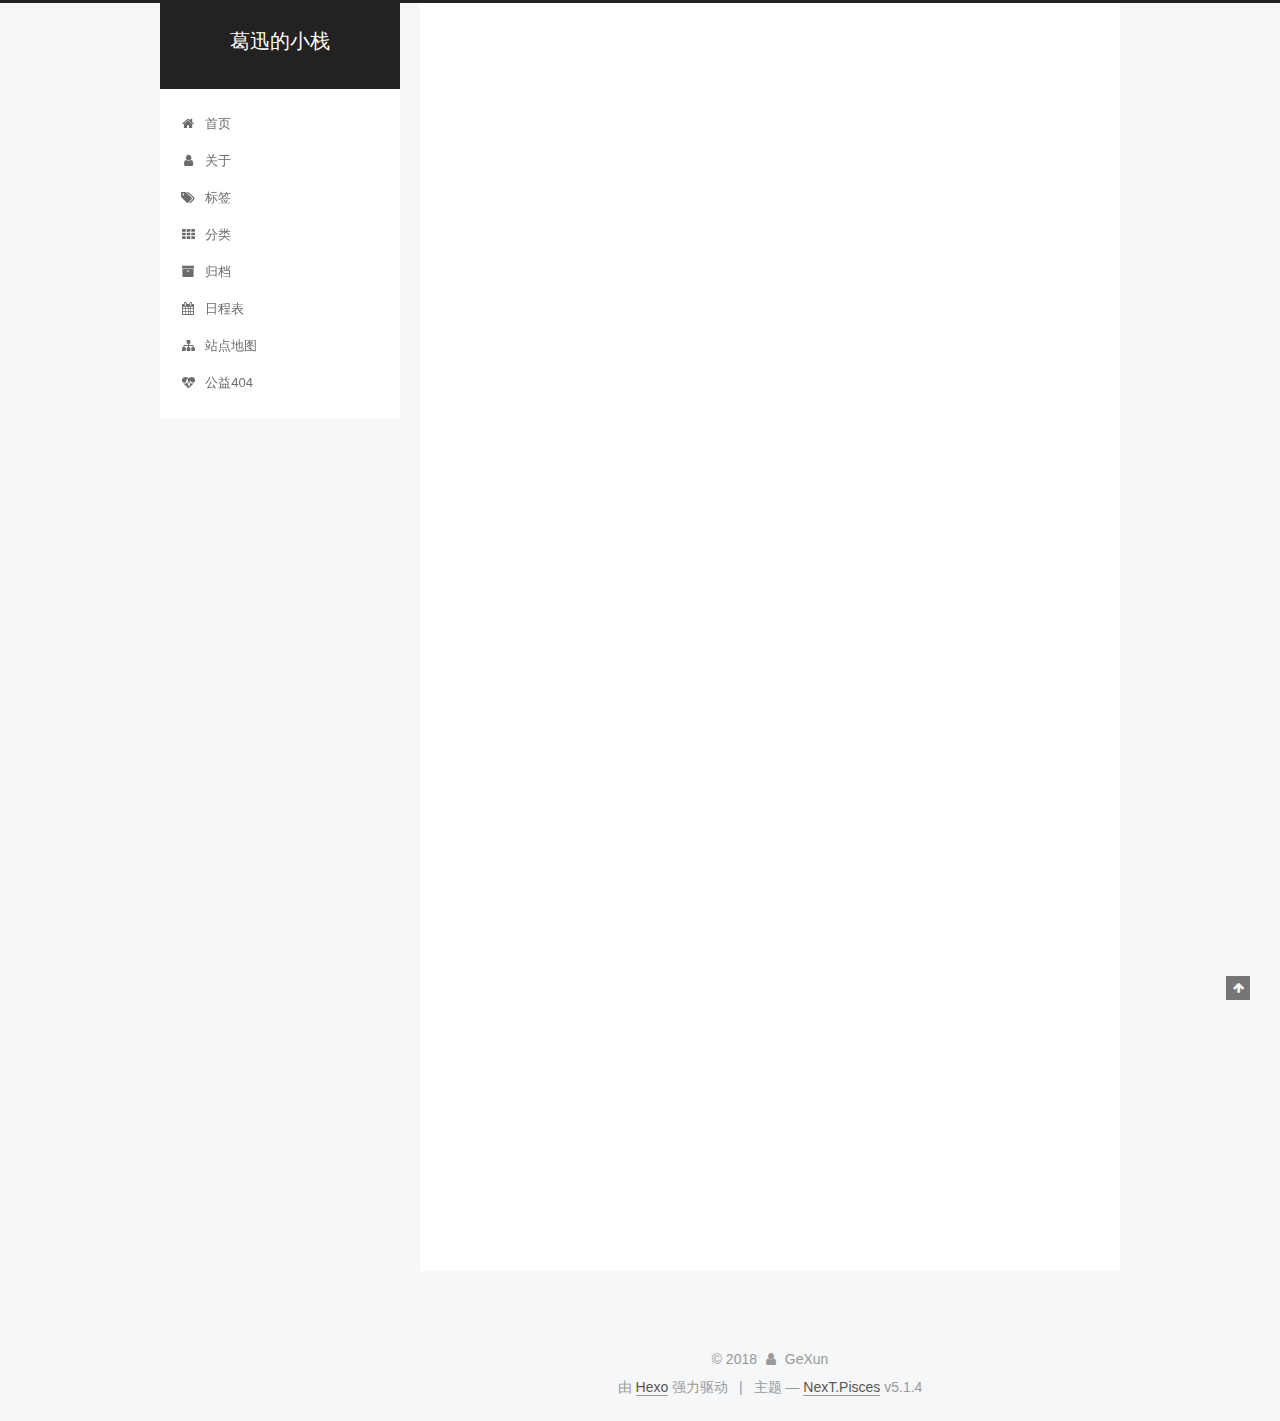
==== commit ed5944d4: "Site updated: 2018-06-24 03:42:10" ====
--- a/index.html
+++ b/index.html
@@ -81,13 +81,13 @@
 
 <meta name="description" content="借了东西为什么不还">
 <meta property="og:type" content="website">
-<meta property="og:title" content="葛迅的博客">
+<meta property="og:title" content="葛迅的小栈">
 <meta property="og:url" content="http://yoursite.com/index.html">
-<meta property="og:site_name" content="葛迅的博客">
+<meta property="og:site_name" content="葛迅的小栈">
 <meta property="og:description" content="借了东西为什么不还">
 <meta property="og:locale" content="zh-Hans">
 <meta name="twitter:card" content="summary">
-<meta name="twitter:title" content="葛迅的博客">
+<meta name="twitter:title" content="葛迅的小栈">
 <meta name="twitter:description" content="借了东西为什么不还">
 
 
@@ -124,7 +124,7 @@
 
 
 
-  <title>葛迅的博客</title>
+  <title>葛迅的小栈</title>
   
 
 
@@ -155,7 +155,7 @@
     <div class="custom-logo-site-title">
       <a href="/"  class="brand" rel="start">
         <span class="logo-line-before"><i></i></span>
-        <span class="site-title">葛迅的博客</span>
+        <span class="site-title">葛迅的小栈</span>
         <span class="logo-line-after"><i></i></span>
       </a>
     </div>
@@ -301,7 +301,7 @@
     </span>
 
     <span hidden itemprop="publisher" itemscope itemtype="http://schema.org/Organization">
-      <meta itemprop="name" content="葛迅的博客">
+      <meta itemprop="name" content="葛迅的小栈">
     </span>
 
     
@@ -420,7 +420,7 @@
     </span>
 
     <span hidden itemprop="publisher" itemscope itemtype="http://schema.org/Organization">
-      <meta itemprop="name" content="葛迅的博客">
+      <meta itemprop="name" content="葛迅的小栈">
     </span>
 
     
--- a/css/main.css
+++ b/css/main.css
@@ -1823,7 +1823,7 @@
   width: 4px;
   height: 4px;
   border-radius: 50%;
-  background: #d5ffff;
+  background: #788aff;
 }
 .links-of-blogroll {
   font-size: 13px;
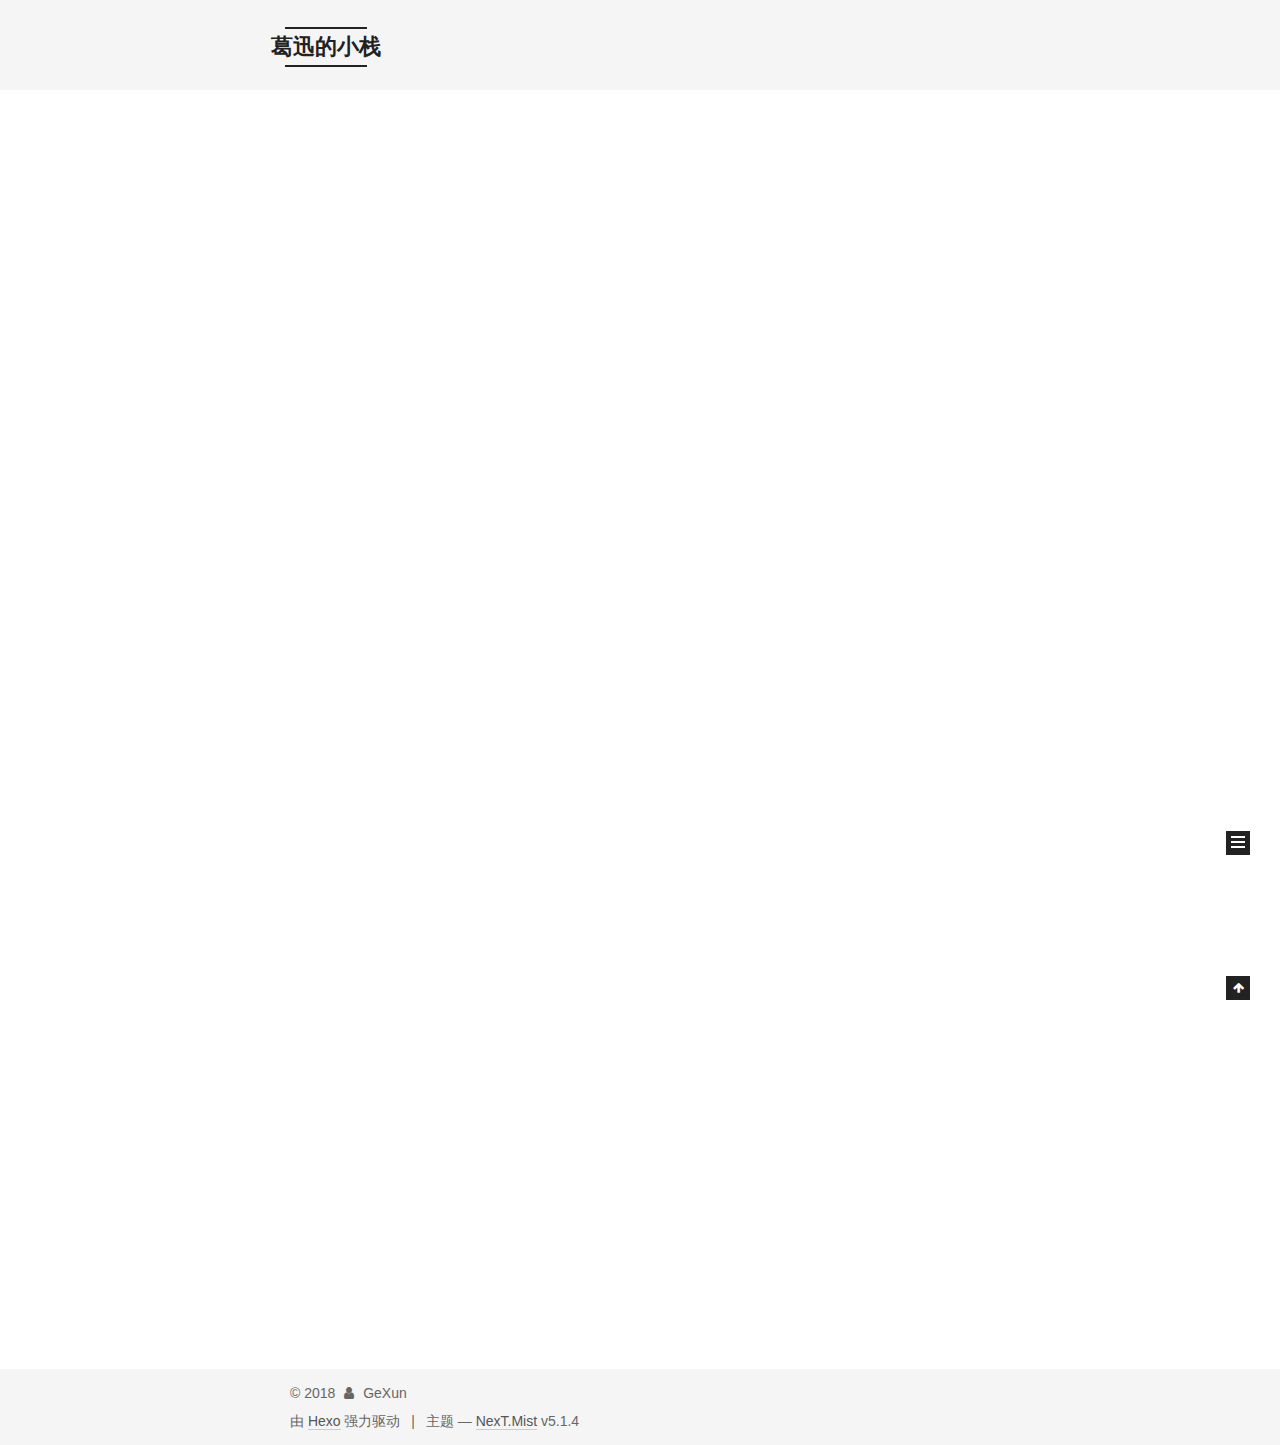
==== commit b513554f: "Site updated: 2018-06-24 15:48:14" ====
--- a/index.html
+++ b/index.html
@@ -5,7 +5,7 @@
   
 
 
-<html class="theme-next pisces use-motion" lang="zh-Hans">
+<html class="theme-next mist use-motion" lang="zh-Hans">
 <head>
   <meta charset="UTF-8"/>
 <meta http-equiv="X-UA-Compatible" content="IE=edge" />
@@ -96,9 +96,9 @@
   var NexT = window.NexT || {};
   var CONFIG = {
     root: '/',
-    scheme: 'Pisces',
+    scheme: 'Mist',
     version: '5.1.4',
-    sidebar: {"position":"left","display":"post","offset":12,"b2t":false,"scrollpercent":false,"onmobile":false},
+    sidebar: {"position":"right","display":"always","offset":10,"b2t":false,"scrollpercent":false,"onmobile":false},
     fancybox: true,
     tabs: true,
     motion: {"enable":true,"async":false,"transition":{"post_block":"fadeIn","post_header":"slideDownIn","post_body":"slideDownIn","coll_header":"slideLeftIn","sidebar":"slideUpIn"}},
@@ -143,7 +143,7 @@
     
   
 
-  <div class="container sidebar-position-left 
+  <div class="container sidebar-position-right 
   page-home">
     <div class="headband"></div>
 
@@ -230,26 +230,6 @@
         </li>
       
         
-        <li class="menu-item menu-item-schedule">
-          <a href="/schedule/" rel="section">
-            
-              <i class="menu-item-icon fa fa-fw fa-calendar"></i> <br />
-            
-            日程表
-          </a>
-        </li>
-      
-        
-        <li class="menu-item menu-item-sitemap">
-          <a href="/sitemap.xml" rel="section">
-            
-              <i class="menu-item-icon fa fa-fw fa-sitemap"></i> <br />
-            
-            站点地图
-          </a>
-        </li>
-      
-        
         <li class="menu-item menu-item-commonweal">
           <a href="/404/" rel="section">
             
@@ -261,9 +241,43 @@
       
 
       
+        <li class="menu-item menu-item-search">
+          
+            <a href="javascript:;" class="popup-trigger">
+          
+            
+              <i class="menu-item-icon fa fa-search fa-fw"></i> <br />
+            
+            搜索
+          </a>
+        </li>
+      
     </ul>
   
 
+  
+    <div class="site-search">
+      
+  <div class="popup search-popup local-search-popup">
+  <div class="local-search-header clearfix">
+    <span class="search-icon">
+      <i class="fa fa-search"></i>
+    </span>
+    <span class="popup-btn-close">
+      <i class="fa fa-times-circle"></i>
+    </span>
+    <div class="local-search-input-wrapper">
+      <input autocomplete="off"
+             placeholder="搜索..." spellcheck="false"
+             type="text" id="local-search-input">
+    </div>
+  </div>
+  <div id="local-search-result"></div>
+</div>
+
+
+
+    </div>
   
 </nav>
 
@@ -297,7 +311,7 @@
     <span hidden itemprop="author" itemscope itemtype="http://schema.org/Person">
       <meta itemprop="name" content="GeXun">
       <meta itemprop="description" content="">
-      <meta itemprop="image" content="/images/12.jpg">
+      <meta itemprop="image" content="/images/2.jpg">
     </span>
 
     <span hidden itemprop="publisher" itemscope itemtype="http://schema.org/Organization">
@@ -416,7 +430,7 @@
     <span hidden itemprop="author" itemscope itemtype="http://schema.org/Person">
       <meta itemprop="name" content="GeXun">
       <meta itemprop="description" content="">
-      <meta itemprop="image" content="/images/12.jpg">
+      <meta itemprop="image" content="/images/2.jpg">
     </span>
 
     <span hidden itemprop="publisher" itemscope itemtype="http://schema.org/Organization">
@@ -562,7 +576,7 @@
           <div class="site-author motion-element" itemprop="author" itemscope itemtype="http://schema.org/Person">
             
               <img class="site-author-image" itemprop="image"
-                src="/images/12.jpg"
+                src="/images/2.jpg"
                 alt="GeXun" />
             
               <p class="site-author-name" itemprop="name">GeXun</p>
@@ -591,6 +605,16 @@
           
 
           
+            <div class="links-of-author motion-element">
+                
+                  <span class="links-of-author-item">
+                    <a href="https://github.com/gary5510" target="_blank" title="GitHub">
+                      
+                        <i class="fa fa-fw fa-github"></i>GitHub</a>
+                  </span>
+                
+            </div>
+          
 
           
           
@@ -635,7 +659,7 @@
 
 
 
-  <div class="theme-info">主题 &mdash; <a class="theme-link" target="_blank" href="https://github.com/iissnan/hexo-theme-next">NexT.Pisces</a> v5.1.4</div>
+  <div class="theme-info">主题 &mdash; <a class="theme-link" target="_blank" href="https://github.com/iissnan/hexo-theme-next">NexT.Mist</a> v5.1.4</div>
 
 
 
@@ -735,13 +759,6 @@
   
   
 
-
-  <script type="text/javascript" src="/js/src/affix.js?v=5.1.4"></script>
-
-  <script type="text/javascript" src="/js/src/schemes/pisces.js?v=5.1.4"></script>
-
-
-
   
 
   
@@ -785,6 +802,323 @@
 
 
   
+
+  <script type="text/javascript">
+    // Popup Window;
+    var isfetched = false;
+    var isXml = true;
+    // Search DB path;
+    var search_path = "";
+    if (search_path.length === 0) {
+      search_path = "search.xml";
+    } else if (/json$/i.test(search_path)) {
+      isXml = false;
+    }
+    var path = "/" + search_path;
+    // monitor main search box;
+
+    var onPopupClose = function (e) {
+      $('.popup').hide();
+      $('#local-search-input').val('');
+      $('.search-result-list').remove();
+      $('#no-result').remove();
+      $(".local-search-pop-overlay").remove();
+      $('body').css('overflow', '');
+    }
+
+    function proceedsearch() {
+      $("body")
+        .append('<div class="search-popup-overlay local-search-pop-overlay"></div>')
+        .css('overflow', 'hidden');
+      $('.search-popup-overlay').click(onPopupClose);
+      $('.popup').toggle();
+      var $localSearchInput = $('#local-search-input');
+      $localSearchInput.attr("autocapitalize", "none");
+      $localSearchInput.attr("autocorrect", "off");
+      $localSearchInput.focus();
+    }
+
+    // search function;
+    var searchFunc = function(path, search_id, content_id) {
+      'use strict';
+
+      // start loading animation
+      $("body")
+        .append('<div class="search-popup-overlay local-search-pop-overlay">' +
+          '<div id="search-loading-icon">' +
+          '<i class="fa fa-spinner fa-pulse fa-5x fa-fw"></i>' +
+          '</div>' +
+          '</div>')
+        .css('overflow', 'hidden');
+      $("#search-loading-icon").css('margin', '20% auto 0 auto').css('text-align', 'center');
+
+      $.ajax({
+        url: path,
+        dataType: isXml ? "xml" : "json",
+        async: true,
+        success: function(res) {
+          // get the contents from search data
+          isfetched = true;
+          $('.popup').detach().appendTo('.header-inner');
+          var datas = isXml ? $("entry", res).map(function() {
+            return {
+              title: $("title", this).text(),
+              content: $("content",this).text(),
+              url: $("url" , this).text()
+            };
+          }).get() : res;
+          var input = document.getElementById(search_id);
+          var resultContent = document.getElementById(content_id);
+          var inputEventFunction = function() {
+            var searchText = input.value.trim().toLowerCase();
+            var keywords = searchText.split(/[\s\-]+/);
+            if (keywords.length > 1) {
+              keywords.push(searchText);
+            }
+            var resultItems = [];
+            if (searchText.length > 0) {
+              // perform local searching
+              datas.forEach(function(data) {
+                var isMatch = false;
+                var hitCount = 0;
+                var searchTextCount = 0;
+                var title = data.title.trim();
+                var titleInLowerCase = title.toLowerCase();
+                var content = data.content.trim().replace(/<[^>]+>/g,"");
+                var contentInLowerCase = content.toLowerCase();
+                var articleUrl = decodeURIComponent(data.url);
+                var indexOfTitle = [];
+                var indexOfContent = [];
+                // only match articles with not empty titles
+                if(title != '') {
+                  keywords.forEach(function(keyword) {
+                    function getIndexByWord(word, text, caseSensitive) {
+                      var wordLen = word.length;
+                      if (wordLen === 0) {
+                        return [];
+                      }
+                      var startPosition = 0, position = [], index = [];
+                      if (!caseSensitive) {
+                        text = text.toLowerCase();
+                        word = word.toLowerCase();
+                      }
+                      while ((position = text.indexOf(word, startPosition)) > -1) {
+                        index.push({position: position, word: word});
+                        startPosition = position + wordLen;
+                      }
+                      return index;
+                    }
+
+                    indexOfTitle = indexOfTitle.concat(getIndexByWord(keyword, titleInLowerCase, false));
+                    indexOfContent = indexOfContent.concat(getIndexByWord(keyword, contentInLowerCase, false));
+                  });
+                  if (indexOfTitle.length > 0 || indexOfContent.length > 0) {
+                    isMatch = true;
+                    hitCount = indexOfTitle.length + indexOfContent.length;
+                  }
+                }
+
+                // show search results
+
+                if (isMatch) {
+                  // sort index by position of keyword
+
+                  [indexOfTitle, indexOfContent].forEach(function (index) {
+                    index.sort(function (itemLeft, itemRight) {
+                      if (itemRight.position !== itemLeft.position) {
+                        return itemRight.position - itemLeft.position;
+                      } else {
+                        return itemLeft.word.length - itemRight.word.length;
+                      }
+                    });
+                  });
+
+                  // merge hits into slices
+
+                  function mergeIntoSlice(text, start, end, index) {
+                    var item = index[index.length - 1];
+                    var position = item.position;
+                    var word = item.word;
+                    var hits = [];
+                    var searchTextCountInSlice = 0;
+                    while (position + word.length <= end && index.length != 0) {
+                      if (word === searchText) {
+                        searchTextCountInSlice++;
+                      }
+                      hits.push({position: position, length: word.length});
+                      var wordEnd = position + word.length;
+
+                      // move to next position of hit
+
+                      index.pop();
+                      while (index.length != 0) {
+                        item = index[index.length - 1];
+                        position = item.position;
+                        word = item.word;
+                        if (wordEnd > position) {
+                          index.pop();
+                        } else {
+                          break;
+                        }
+                      }
+                    }
+                    searchTextCount += searchTextCountInSlice;
+                    return {
+                      hits: hits,
+                      start: start,
+                      end: end,
+                      searchTextCount: searchTextCountInSlice
+                    };
+                  }
+
+                  var slicesOfTitle = [];
+                  if (indexOfTitle.length != 0) {
+                    slicesOfTitle.push(mergeIntoSlice(title, 0, title.length, indexOfTitle));
+                  }
+
+                  var slicesOfContent = [];
+                  while (indexOfContent.length != 0) {
+                    var item = indexOfContent[indexOfContent.length - 1];
+                    var position = item.position;
+                    var word = item.word;
+                    // cut out 100 characters
+                    var start = position - 20;
+                    var end = position + 80;
+                    if(start < 0){
+                      start = 0;
+                    }
+                    if (end < position + word.length) {
+                      end = position + word.length;
+                    }
+                    if(end > content.length){
+                      end = content.length;
+                    }
+                    slicesOfContent.push(mergeIntoSlice(content, start, end, indexOfContent));
+                  }
+
+                  // sort slices in content by search text's count and hits' count
+
+                  slicesOfContent.sort(function (sliceLeft, sliceRight) {
+                    if (sliceLeft.searchTextCount !== sliceRight.searchTextCount) {
+                      return sliceRight.searchTextCount - sliceLeft.searchTextCount;
+                    } else if (sliceLeft.hits.length !== sliceRight.hits.length) {
+                      return sliceRight.hits.length - sliceLeft.hits.length;
+                    } else {
+                      return sliceLeft.start - sliceRight.start;
+                    }
+                  });
+
+                  // select top N slices in content
+
+                  var upperBound = parseInt('1');
+                  if (upperBound >= 0) {
+                    slicesOfContent = slicesOfContent.slice(0, upperBound);
+                  }
+
+                  // highlight title and content
+
+                  function highlightKeyword(text, slice) {
+                    var result = '';
+                    var prevEnd = slice.start;
+                    slice.hits.forEach(function (hit) {
+                      result += text.substring(prevEnd, hit.position);
+                      var end = hit.position + hit.length;
+                      result += '<b class="search-keyword">' + text.substring(hit.position, end) + '</b>';
+                      prevEnd = end;
+                    });
+                    result += text.substring(prevEnd, slice.end);
+                    return result;
+                  }
+
+                  var resultItem = '';
+
+                  if (slicesOfTitle.length != 0) {
+                    resultItem += "<li><a href='" + articleUrl + "' class='search-result-title'>" + highlightKeyword(title, slicesOfTitle[0]) + "</a>";
+                  } else {
+                    resultItem += "<li><a href='" + articleUrl + "' class='search-result-title'>" + title + "</a>";
+                  }
+
+                  slicesOfContent.forEach(function (slice) {
+                    resultItem += "<a href='" + articleUrl + "'>" +
+                      "<p class=\"search-result\">" + highlightKeyword(content, slice) +
+                      "...</p>" + "</a>";
+                  });
+
+                  resultItem += "</li>";
+                  resultItems.push({
+                    item: resultItem,
+                    searchTextCount: searchTextCount,
+                    hitCount: hitCount,
+                    id: resultItems.length
+                  });
+                }
+              })
+            };
+            if (keywords.length === 1 && keywords[0] === "") {
+              resultContent.innerHTML = '<div id="no-result"><i class="fa fa-search fa-5x" /></div>'
+            } else if (resultItems.length === 0) {
+              resultContent.innerHTML = '<div id="no-result"><i class="fa fa-frown-o fa-5x" /></div>'
+            } else {
+              resultItems.sort(function (resultLeft, resultRight) {
+                if (resultLeft.searchTextCount !== resultRight.searchTextCount) {
+                  return resultRight.searchTextCount - resultLeft.searchTextCount;
+                } else if (resultLeft.hitCount !== resultRight.hitCount) {
+                  return resultRight.hitCount - resultLeft.hitCount;
+                } else {
+                  return resultRight.id - resultLeft.id;
+                }
+              });
+              var searchResultList = '<ul class=\"search-result-list\">';
+              resultItems.forEach(function (result) {
+                searchResultList += result.item;
+              })
+              searchResultList += "</ul>";
+              resultContent.innerHTML = searchResultList;
+            }
+          }
+
+          if ('auto' === 'auto') {
+            input.addEventListener('input', inputEventFunction);
+          } else {
+            $('.search-icon').click(inputEventFunction);
+            input.addEventListener('keypress', function (event) {
+              if (event.keyCode === 13) {
+                inputEventFunction();
+              }
+            });
+          }
+
+          // remove loading animation
+          $(".local-search-pop-overlay").remove();
+          $('body').css('overflow', '');
+
+          proceedsearch();
+        }
+      });
+    }
+
+    // handle and trigger popup window;
+    $('.popup-trigger').click(function(e) {
+      e.stopPropagation();
+      if (isfetched === false) {
+        searchFunc(path, 'local-search-input', 'local-search-result');
+      } else {
+        proceedsearch();
+      };
+    });
+
+    $('.popup-btn-close').click(onPopupClose);
+    $('.popup').click(function(e){
+      e.stopPropagation();
+    });
+    $(document).on('keyup', function (event) {
+      var shouldDismissSearchPopup = event.which === 27 &&
+        $('.search-popup').is(':visible');
+      if (shouldDismissSearchPopup) {
+        onPopupClose();
+      }
+    });
+  </script>
 
 
 
--- a/css/main.css
+++ b/css/main.css
@@ -189,7 +189,7 @@
   font-size: 14px;
   line-height: 2;
   color: #555;
-  background: #f5f7f9;
+  background: #fff;
 }
 @media (max-width: 767px) {
   body {
@@ -226,51 +226,51 @@
   margin: 20px 0 15px;
 }
 h1 {
+  font-size: 24px;
+}
+@media (max-width: 767px) {
+  h1 {
+    font-size: 20px;
+  }
+}
+h2 {
   font-size: 22px;
 }
 @media (max-width: 767px) {
-  h1 {
+  h2 {
     font-size: 18px;
   }
 }
-h2 {
+h3 {
   font-size: 20px;
 }
 @media (max-width: 767px) {
-  h2 {
+  h3 {
     font-size: 16px;
   }
 }
-h3 {
+h4 {
   font-size: 18px;
 }
 @media (max-width: 767px) {
-  h3 {
+  h4 {
     font-size: 14px;
   }
 }
-h4 {
+h5 {
   font-size: 16px;
 }
 @media (max-width: 767px) {
-  h4 {
+  h5 {
     font-size: 12px;
   }
 }
-h5 {
+h6 {
   font-size: 14px;
 }
 @media (max-width: 767px) {
-  h5 {
+  h6 {
     font-size: 10px;
-  }
-}
-h6 {
-  font-size: 12px;
-}
-@media (max-width: 767px) {
-  h6 {
-    font-size: 8px;
   }
 }
 p {
@@ -487,8 +487,8 @@
   margin: 20px 0;
   padding: 0;
   font-size: 13px;
-  color: #4d4d4c;
-  background: #f7f7f7;
+  color: #c5c8c6;
+  background: #1d1f21;
   line-height: 1.6;
 }
 pre,
@@ -508,7 +508,7 @@
 }
 pre code {
   padding: 0;
-  color: #4d4d4c;
+  color: #c5c8c6;
   background: none;
   text-shadow: none;
 }
@@ -531,7 +531,7 @@
 }
 .highlight figcaption {
   font-size: 1em;
-  color: #4d4d4c;
+  color: #c5c8c6;
   line-height: 1em;
   margin-bottom: 1em;
 }
@@ -545,23 +545,23 @@
 }
 .highlight figcaption a {
   float: right;
-  color: #4d4d4c;
+  color: #c5c8c6;
 }
 .highlight figcaption a:hover {
-  border-bottom-color: #4d4d4c;
+  border-bottom-color: #c5c8c6;
 }
 .highlight .gutter pre {
   padding-left: 10px;
   padding-right: 10px;
-  color: #869194;
+  color: #888f96;
   text-align: right;
-  background-color: #eff2f3;
+  background-color: #000;
 }
 .highlight .code pre {
   width: 100%;
   padding-left: 10px;
   padding-right: 10px;
-  background-color: #f7f7f7;
+  background-color: #1d1f21;
 }
 .highlight .line {
   height: 20px;
@@ -579,16 +579,16 @@
   border: none;
 }
 pre .deletion {
-  background: #fdd;
+  background: #008000;
 }
 pre .addition {
-  background: #dfd;
+  background: #800000;
 }
 pre .meta {
-  color: #8959a8;
+  color: #b294bb;
 }
 pre .comment {
-  color: #8e908c;
+  color: #969896;
 }
 pre .variable,
 pre .attribute,
@@ -602,7 +602,7 @@
 pre .css .id,
 pre .css .class,
 pre .css .pseudo {
-  color: #c82829;
+  color: #c66;
 }
 pre .number,
 pre .preprocessor,
@@ -611,7 +611,7 @@
 pre .params,
 pre .constant,
 pre .command {
-  color: #f5871f;
+  color: #de935f;
 }
 pre .ruby .class .title,
 pre .css .rules .attribute,
@@ -624,11 +624,11 @@
 pre .special,
 pre .number,
 pre .formula {
-  color: #718c00;
+  color: #b5bd68;
 }
 pre .title,
 pre .css .hexcolor {
-  color: #3e999f;
+  color: #8abeb7;
 }
 pre .function,
 pre .python .decorator,
@@ -638,11 +638,11 @@
 pre .perl .sub,
 pre .javascript .title,
 pre .coffeescript .title {
-  color: #4271ae;
+  color: #81a2be;
 }
 pre .keyword,
 pre .javascript .function {
-  color: #8959a8;
+  color: #b294bb;
 }
 .full-image.full-image.full-image.full-image {
   border: none;
@@ -653,8 +653,8 @@
 @media (min-width: 992px) {
   .full-image.full-image.full-image.full-image {
     max-width: none;
-    width: 118%;
-    margin: 0 -9%;
+    width: 110%;
+    margin: 25px -5%;
   }
 }
 .blockquote-center,
@@ -941,10 +941,10 @@
   padding: 0 20px;
   font-size: 14px;
   color: #555;
-  background: #fff;
-  border: 2px solid #555;
+  background: transparent;
+  border: 2px solid #222;
   text-decoration: none;
-  border-radius: 2px;
+  border-radius: 0;
   transition-property: background-color;
   transition-duration: 0.2s;
   transition-timing-function: ease-in-out;
@@ -953,8 +953,8 @@
 }
 .btn:hover {
   border-color: #222;
-  color: #fff;
-  background: #222;
+  color: #222;
+  background: #fff;
 }
 .btn +.btn {
   margin: 0 0 8px 8px;
@@ -1066,7 +1066,7 @@
   width: 24px;
   background: #222;
   font-size: 12px;
-  opacity: 0.6;
+  opacity: 1;
   color: #fff;
   cursor: pointer;
   text-align: center;
@@ -1087,7 +1087,7 @@
   }
 }
 .back-to-top.back-to-top-on {
-  bottom: 30px;
+  bottom: 19px;
 }
 .header {
   background: transparent;
@@ -1101,7 +1101,7 @@
 }
 .site-meta {
   margin: 0;
-  text-align: center;
+  text-align: left;
 }
 @media (max-width: 767px) {
   .site-meta {
@@ -1112,12 +1112,12 @@
   position: relative;
   display: inline-block;
   padding: 0 40px;
-  color: #fff;
+  color: #222;
   background: #222;
   border-bottom: none;
 }
 .brand:hover {
-  color: #fff;
+  color: #222;
 }
 .logo {
   display: inline-block;
@@ -1136,7 +1136,7 @@
 .site-subtitle {
   margin-top: 10px;
   font-size: 13px;
-  color: #ddd;
+  color: #999;
 }
 .use-motion .brand {
   opacity: 0;
@@ -1209,8 +1209,7 @@
   transition-timing-function: ease-in-out;
   transition-delay: 0s;
 }
-.menu .menu-item a:hover,
-.menu-item-active a {
+.menu .menu-item a:hover {
   border-bottom-color: #222;
 }
 .menu .menu-item .fa {
@@ -1349,7 +1348,7 @@
 .posts-collapse {
   position: relative;
   z-index: 1010;
-  margin-left: 55px;
+  margin-left: 0;
 }
 .posts-collapse::after {
   content: " ";
@@ -1642,6 +1641,126 @@
 .fancybox-close:hover {
   border: none;
 }
+#rewardButton {
+  cursor: pointer;
+  border: 0;
+  outline: 0;
+  border-radius: 5px;
+  padding: 0;
+  margin: 0;
+  letter-spacing: normal;
+  text-transform: none;
+  text-indent: 0px;
+  text-shadow: none;
+}
+#rewardButton span {
+  display: inline-block;
+  width: 80px;
+  height: 35px;
+  border-radius: 5px;
+  color: #fff;
+  font-weight: 400;
+  font-style: normal;
+  font-variant: normal;
+  font-stretch: normal;
+  font-size: 18px;
+  font-family: "Microsoft Yahei";
+  background: #f44336;
+}
+#rewardButton span:hover {
+  background: #f7877f;
+}
+#QR {
+  padding-top: 20px;
+}
+#QR a {
+  border: 0;
+}
+#QR img {
+  width: 180px;
+  max-width: 100%;
+  display: inline-block;
+  margin: 0.8em 2em 0 2em;
+}
+#wechat:hover p {
+  animation: roll 0.1s infinite linear;
+  -webkit-animation: roll 0.1s infinite linear;
+  -moz-animation: roll 0.1s infinite linear;
+}
+#alipay:hover p {
+  animation: roll 0.1s infinite linear;
+  -webkit-animation: roll 0.1s infinite linear;
+  -moz-animation: roll 0.1s infinite linear;
+}
+#bitcoin:hover p {
+  animation: roll 0.1s infinite linear;
+  -webkit-animation: roll 0.1s infinite linear;
+  -moz-animation: roll 0.1s infinite linear;
+}
+@-moz-keyframes roll {
+  from {
+    -webkit-transform: rotateZ(30deg);
+    -moz-transform: rotateZ(30deg);
+    -ms-transform: rotateZ(30deg);
+    -o-transform: rotateZ(30deg);
+    transform: rotateZ(30deg);
+  }
+  to {
+    -webkit-transform: rotateZ(-30deg);
+    -moz-transform: rotateZ(-30deg);
+    -ms-transform: rotateZ(-30deg);
+    -o-transform: rotateZ(-30deg);
+    transform: rotateZ(-30deg);
+  }
+}
+@-webkit-keyframes roll {
+  from {
+    -webkit-transform: rotateZ(30deg);
+    -moz-transform: rotateZ(30deg);
+    -ms-transform: rotateZ(30deg);
+    -o-transform: rotateZ(30deg);
+    transform: rotateZ(30deg);
+  }
+  to {
+    -webkit-transform: rotateZ(-30deg);
+    -moz-transform: rotateZ(-30deg);
+    -ms-transform: rotateZ(-30deg);
+    -o-transform: rotateZ(-30deg);
+    transform: rotateZ(-30deg);
+  }
+}
+@-o-keyframes roll {
+  from {
+    -webkit-transform: rotateZ(30deg);
+    -moz-transform: rotateZ(30deg);
+    -ms-transform: rotateZ(30deg);
+    -o-transform: rotateZ(30deg);
+    transform: rotateZ(30deg);
+  }
+  to {
+    -webkit-transform: rotateZ(-30deg);
+    -moz-transform: rotateZ(-30deg);
+    -ms-transform: rotateZ(-30deg);
+    -o-transform: rotateZ(-30deg);
+    transform: rotateZ(-30deg);
+  }
+}
+@keyframes roll {
+  from {
+    -webkit-transform: rotateZ(30deg);
+    -moz-transform: rotateZ(30deg);
+    -ms-transform: rotateZ(30deg);
+    -o-transform: rotateZ(30deg);
+    transform: rotateZ(30deg);
+  }
+  to {
+    -webkit-transform: rotateZ(-30deg);
+    -moz-transform: rotateZ(-30deg);
+    -ms-transform: rotateZ(-30deg);
+    -o-transform: rotateZ(-30deg);
+    transform: rotateZ(-30deg);
+  }
+}
 .rtl.post-body p,
 .rtl.post-body a,
 .rtl.post-body h1,
@@ -1739,20 +1858,20 @@
   display: block;
   margin: 0 auto;
   padding: 2px;
-  max-width: 120px;
+  max-width: 96px;
   height: auto;
-  border: 1px solid #eee;
+  border: 2px solid #333;
 }
 .site-author-name {
-  margin: 0;
+  margin: 5px 0 0;
   text-align: center;
-  color: #222;
-  font-weight: 600;
+  color: #f5f5f5;
+  font-weight: normal;
 }
 .site-description {
-  margin-top: 0;
+  margin-top: 5px;
   text-align: center;
-  font-size: 13px;
+  font-size: 14px;
   color: #999;
 }
 .site-state {
@@ -1764,7 +1883,7 @@
 .site-state-item {
   display: inline-block;
   padding: 0 15px;
-  border-left: 1px solid #eee;
+  border-left: 1px solid #333;
 }
 .site-state-item:first-child {
   border-left: none;
@@ -1777,11 +1896,11 @@
   text-align: center;
   color: inherit;
   font-weight: 600;
-  font-size: 16px;
+  font-size: 18px;
 }
 .site-state-item-name {
   font-size: 13px;
-  color: #999;
+  color: inherit;
 }
 .feed-link {
   margin-top: 20px;
@@ -1823,7 +1942,7 @@
   width: 4px;
   height: 4px;
   border-radius: 50%;
-  background: #788aff;
+  background: #5bffd2;
 }
 .links-of-blogroll {
   font-size: 13px;
@@ -1861,7 +1980,7 @@
   color: #555;
 }
 .sidebar-nav li:hover {
-  color: #fc6423;
+  color: #f5f5f5;
 }
 .page-post-detail .sidebar-nav-toc {
   padding: 0 5px;
@@ -1870,11 +1989,11 @@
   margin-left: 10px;
 }
 .sidebar-nav .sidebar-nav-active {
-  color: #fc6423;
-  border-bottom-color: #fc6423;
+  color: #87daff;
+  border-bottom-color: #87daff;
 }
 .sidebar-nav .sidebar-nav-active:hover {
-  color: #fc6423;
+  color: #87daff;
 }
 .sidebar-panel {
   display: none;
@@ -1907,12 +2026,12 @@
   transition-timing-function: ease-in-out;
   transition-delay: 0s;
   transition-property: all;
-  color: #666;
+  color: #999;
+  border-bottom-color: #555;
+}
+.post-toc ol a:hover {
+  color: #ccc;
   border-bottom-color: #ccc;
-}
-.post-toc ol a:hover {
-  color: #000;
-  border-bottom-color: #000;
 }
 .post-toc .nav-item {
   overflow: hidden;
@@ -1934,14 +2053,14 @@
   display: block;
 }
 .post-toc .nav .active > a {
-  color: #fc6423;
-  border-bottom-color: #fc6423;
+  color: #87daff;
+  border-bottom-color: #87daff;
 }
 .post-toc .nav .active-current > a {
-  color: #fc6423;
+  color: #87daff;
 }
 .post-toc .nav .active-current > a:hover {
-  color: #fc6423;
+  color: #87daff;
 }
 .footer {
   font-size: 14px;
@@ -2346,16 +2465,6 @@
   transform: translate(-50%, -50%);
   color: #ccc;
 }
-@media (min-width: 768px) and (max-width: 991px) {
-  .busuanzi-count {
-    width: auto;
-  }
-}
-@media (max-width: 767px) {
-  .busuanzi-count {
-    width: auto;
-  }
-}
 .site-uv,
 .site-pv,
 .page-pv {
@@ -2591,403 +2700,327 @@
   }
 }
 .page-post-detail .sidebar-toggle-line {
-  background: #fc6423;
+  background: #87daff;
 }
 .page-post-detail .comments {
   overflow: hidden;
 }
+h1,
+h2,
+h3,
+h4,
+h5,
+h6 {
+  margin: 20px 0 10px;
+}
+p {
+  margin: 0 0 25px 0;
+}
+a {
+  border-bottom-color: #ccc;
+}
+hr {
+  margin: 20px 0;
+  height: 2px;
+}
+.main-inner {
+  margin-top: 80px;
+}
 .header {
-  position: relative;
-  margin: 0 auto;
-  width: 960px;
-}
-@media (min-width: 768px) and (max-width: 991px) {
-  .header {
-    width: auto;
-  }
-}
-@media (max-width: 767px) {
-  .header {
-    width: auto;
-  }
+  background: #f5f5f5;
 }
 .header-inner {
-  position: absolute;
-  top: 0;
-  overflow: hidden;
-  padding: 0;
-  width: 240px;
-  background: #fff;
-  box-shadow: initial;
-  border-radius: initial;
-}
-@media (min-width: 1600px) {
-  .container .header-inner {
-    width: 240px;
-  }
-}
-@media (min-width: 768px) and (max-width: 991px) {
-  .header-inner {
-    position: relative;
-    width: auto;
-    border-radius: initial;
-  }
-}
-@media (max-width: 767px) {
-  .header-inner {
-    position: relative;
-    width: auto;
-    border-radius: initial;
-  }
-}
-.main:before,
-.main:after {
+  padding: 25px 0 20px;
+}
+.header-inner:before,
+.header-inner:after {
   content: " ";
   display: table;
 }
-.main:after {
+.header-inner:after {
   clear: both;
 }
-@media (min-width: 768px) and (max-width: 991px) {
-  .main {
-    padding-bottom: 100px;
-  }
-}
-@media (max-width: 767px) {
-  .main {
-    padding-bottom: 100px;
-  }
-}
-.container .main-inner {
-  width: 960px;
-}
-@media (min-width: 768px) and (max-width: 991px) {
+@media (max-width: 767px) {
+  .header-inner {
+    width: auto;
+    margin-bottom: 50px;
+    padding: 10px;
+  }
+}
+.site-meta {
+  float: left;
+  margin-left: -20px;
+  line-height: normal;
+}
+@media (max-width: 767px) {
+  .site-meta {
+    margin-left: 10px;
+  }
+}
+.site-meta .brand {
+  padding: 2px 1px;
+  background: none;
+}
+@media (max-width: 767px) {
+  .site-meta .brand {
+    display: block;
+  }
+}
+.site-meta .logo {
+  display: none;
+}
+.site-meta .site-title {
+  font-size: 22px;
+  font-weight: bolder;
+}
+@media (max-width: 767px) {
+  .site-meta .site-title {
+    line-height: 34px;
+  }
+}
+.logo-line-before,
+.logo-line-after {
+  display: block;
+  overflow: hidden;
+  margin: 0 auto;
+  width: 75%;
+}
+@media (max-width: 767px) {
+  .logo-line-before,
+  .logo-line-after {
+    display: none;
+  }
+}
+.logo-line-before i,
+.logo-line-after i {
+  position: relative;
+  display: block;
+  height: 2px;
+  background: #222;
+}
+@media (max-width: 767px) {
+  .logo-line-before i,
+  .logo-line-after i {
+    height: 3px;
+  }
+}
+.use-motion .logo-line-before i {
+  left: -100%;
+}
+.use-motion .logo-line-after i {
+  right: -100%;
+}
+.site-subtitle {
+  display: none;
+}
+.site-nav-toggle {
+  position: static;
+  float: right;
+}
+.menu {
+  float: right;
+  margin: 8px 0 0 0;
+}
+@media (max-width: 767px) {
+  .menu {
+    margin: 20px 0 0 0;
+    padding: 0;
+  }
+}
+.menu br {
+  display: none;
+}
+.menu .menu-item {
+  margin: 0;
+}
+@media (max-width: 767px) {
+  .menu .menu-item {
+    display: block;
+  }
+}
+.menu .menu-item a {
+  padding: 0 10px;
+  background: none;
+  border: none;
+  border-radius: 2px;
+  transition-property: background;
+}
+@media (max-width: 767px) {
+  .menu .menu-item a {
+    text-align: left;
+  }
+}
+.menu .menu-item a:hover {
+  background: #e1e1e1;
+}
+.menu a::before {
+  display: none;
+}
+@media (max-width: 767px) {
+  .menu a::before {
+    display: block;
+  }
+}
+@media (max-width: 767px) {
+  .menu {
+    float: none;
+  }
+}
+.site-search form {
+  display: none;
+}
+.posts-expand {
+  padding-top: 0;
+}
+.posts-expand .post-title,
+.posts-expand .post-meta {
+  text-align: left;
+}
+@media (max-width: 767px) {
+  .posts-expand .post-title,
+  .posts-expand .post-meta {
+    text-align: center;
+  }
+}
+.posts-expand .post-eof {
+  display: none;
+}
+.posts-expand .post {
+  margin-top: 120px;
+}
+.posts-expand .post:first-child {
+  margin-top: 0;
+}
+.posts-expand .post-meta {
+  margin-top: 5px;
+  margin-bottom: 20px;
+}
+.posts-expand .post-title {
+  position: relative;
+  font-size: 26px;
+  font-weight: 400;
+}
+@media (max-width: 767px) {
+  .posts-expand .post-title {
+    font-size: 22px;
+  }
+}
+@media (min-width: 1600px) {
+  .posts-expand .post-title {
+    font-size: 26px;
+  }
+}
+.posts-expand .post-title:hover:before {
+  background: #222;
+}
+@media (max-width: 767px) {
+  .posts-expand .post-body {
+    font-size: 12px;
+  }
+}
+.posts-expand .post-body img {
+  margin: 0;
+}
+.posts-expand .post-tags {
+  text-align: left;
+}
+.posts-expand .post-tags a {
+  padding: 1px 5px;
+  background: #f5f5f5;
+  border-bottom: none;
+}
+.posts-expand .post-tags a:hover {
+  background: #ccc;
+}
+.posts-expand .post-nav {
+  margin-top: 40px;
+}
+.post-button {
+  margin-top: 20px;
+  text-align: left;
+}
+.post-button a {
+  padding: 0;
+  font-size: 14px;
+  background: none;
+  border: none;
+  border-bottom: 2px solid #666;
+  transition-property: border;
+}
+@media (max-width: 767px) {
+  .post-button a {
+    font-size: 12px;
+  }
+}
+@media (min-width: 1600px) {
+  .post-button a {
+    font-size: 16px;
+  }
+}
+.post-button a:hover {
+  border-bottom-color: #222;
+}
+.links-of-blogroll-inline .links-of-blogroll-item {
+  display: inline-block;
+}
+.btn {
+  padding: 0 10px;
+  border-width: 2px;
+  border-radius: 0;
+}
+.headband {
+  display: none;
+}
+.site-search {
+  position: relative;
+  float: right;
+  margin-top: 5px;
+  padding-top: 3px;
+}
+@media (max-width: 767px) {
+  .site-search {
+    float: none;
+    padding: 0 10px;
+  }
+}
+@media (max-width: 767px) {
   .container .main-inner {
     width: auto;
   }
 }
-@media (max-width: 767px) {
-  .container .main-inner {
-    width: auto;
-  }
-}
-.content-wrap {
-  float: right;
-  box-sizing: border-box;
-  padding: 40px;
-  width: 700px;
-  background: #fff;
-  min-height: 700px;
-  box-shadow: initial;
-  border-radius: initial;
-}
-@media (min-width: 768px) and (max-width: 991px) {
-  .content-wrap {
-    width: 100%;
-    padding: 20px;
-    border-radius: initial;
-  }
-}
-@media (max-width: 767px) {
-  .content-wrap {
-    width: 100%;
-    padding: 20px;
-    min-height: auto;
-    border-radius: initial;
-  }
-}
-.sidebar {
-  position: static;
-  float: left;
-  margin-top: 300px;
-  width: 240px;
-  background: #f5f7f9;
-  box-shadow: none;
-}
-@media (min-width: 768px) and (max-width: 991px) {
-  .sidebar {
-    display: none;
-  }
-}
-@media (max-width: 767px) {
-  .sidebar {
-    display: none;
-  }
-}
-.sidebar-toggle {
+.page-post-detail .post-title,
+.page-post-detail .post-meta {
+  text-align: center;
+}
+.page-post-detail .post-title:before {
   display: none;
 }
+.page-post-detail .post-meta {
+  margin-bottom: 60px;
+}
+.pagination {
+  margin: 120px 0 0;
+  text-align: left;
+}
+@media (max-width: 767px) {
+  .pagination {
+    margin: 80px 10px 0;
+    text-align: center;
+  }
+}
+.footer {
+  margin-top: 80px;
+  padding: 10px 0;
+  background: #f5f5f5;
+  color: #666;
+}
 .footer-inner {
-  width: 960px;
-  padding-left: 260px;
-}
-@media (min-width: 768px) and (max-width: 991px) {
+  margin: 0 auto;
+  text-align: left;
+}
+@media (max-width: 767px) {
   .footer-inner {
     width: auto;
-    padding-left: 0 !important;
-    padding-right: 0 !important;
-  }
-}
-@media (max-width: 767px) {
-  .footer-inner {
-    width: auto;
-    padding-left: 0 !important;
-    padding-right: 0 !important;
-  }
-}
-.sidebar-position-right .header-inner {
-  right: 0;
-}
-.sidebar-position-right .content-wrap {
-  float: left;
-}
-.sidebar-position-right .sidebar {
-  float: right;
-}
-.sidebar-position-right .footer-inner {
-  padding-left: 0;
-  padding-right: 260px;
-}
-.site-brand-wrapper {
-  position: relative;
-}
-.site-meta {
-  padding: 20px 0;
-  color: #fff;
-  background: #222;
-}
-@media (min-width: 768px) and (max-width: 991px) {
-  .site-meta {
-    box-shadow: 0 0 16px rgba(0,0,0,0.5);
-  }
-}
-@media (max-width: 767px) {
-  .site-meta {
-    box-shadow: 0 0 16px rgba(0,0,0,0.5);
-  }
-}
-.brand {
-  padding: 0;
-  background: none;
-}
-.brand:hover {
-  color: #fff;
-}
-.site-subtitle {
-  margin: 10px 10px 0;
-  font-weight: initial;
-}
-.site-search form {
-  display: none;
-}
-.site-nav {
-  border-top: none;
-}
-@media (min-width: 768px) and (max-width: 991px) {
-  .site-nav {
-    display: none !important;
-  }
-}
-@media (min-width: 768px) and (max-width: 991px) {
-  .site-nav-on {
-    display: block !important;
-  }
-}
-.menu .menu-item {
-  display: block;
-  margin: 0;
-}
-.menu .menu-item a {
-  position: relative;
-  box-sizing: border-box;
-  padding: 5px 20px;
-  text-align: left;
-  line-height: inherit;
-  transition-property: background-color;
-  transition-duration: 0.2s;
-  transition-timing-function: ease-in-out;
-  transition-delay: 0s;
-}
-.menu .menu-item a:hover,
-.menu-item-active a {
-  background: #f9f9f9;
-  border-bottom-color: #fff;
-}
-.menu .menu-item br {
-  display: none;
-}
-.menu-item-active a:after {
-  content: " ";
-  position: absolute;
-  top: 50%;
-  margin-top: -3px;
-  right: 15px;
-  width: 6px;
-  height: 6px;
-  border-radius: 50%;
-  background-color: #bbb;
-}
-.btn-bar {
-  background-color: #fff;
-}
-.site-nav-toggle {
-  left: 20px;
-  top: 50%;
-  -webkit-transform: translateY(-50%);
-  -webkit-transform: translateY(-50%);
-  -moz-transform: translateY(-50%);
-  -ms-transform: translateY(-50%);
-  -o-transform: translateY(-50%);
-  transform: translateY(-50%);
-}
-@media (min-width: 768px) and (max-width: 991px) {
-  .site-nav-toggle {
-    display: block;
-  }
-}
-.use-motion .sidebar .motion-element {
-  opacity: 1;
-}
-.sidebar {
-  margin-left: -100%;
-  right: auto;
-  bottom: auto;
-  -webkit-transform: none;
-}
-.sidebar-inner {
-  box-sizing: border-box;
-  width: 240px;
-  color: #555;
-  background: #fff;
-  box-shadow: initial;
-  border-radius: initial;
-  opacity: 0;
-}
-.sidebar-inner.affix {
-  position: fixed;
-  top: 12px;
-}
-.sidebar-inner.affix-bottom {
-  position: absolute;
-}
-.site-overview {
-  text-align: left;
-}
-.site-author:before,
-.site-author:after {
-  content: " ";
-  display: table;
-}
-.site-author:after {
-  clear: both;
-}
-.sidebar a {
-  color: #555;
-}
-.sidebar a:hover {
-  color: #222;
-}
-.site-state-item {
-  padding: 0 10px;
-}
-.links-of-author-item a:before {
-  display: none;
-}
-.links-of-author-item a {
-  border-bottom: none;
-  text-decoration: underline;
-}
-.feed-link {
-  border-top: 1px dotted #ccc;
-  border-bottom: 1px dotted #ccc;
-  text-align: center;
-}
-.feed-link a {
-  display: block;
-  color: #fc6423;
-  border: none;
-}
-.feed-link a:hover {
-  background: none;
-  color: #e34603;
-}
-.feed-link a:hover i {
-  color: #e34603;
-}
-.links-of-author {
-  display: flex;
-  flex-wrap: wrap;
-  justify-content: center;
-}
-.links-of-author-item {
-  margin: 5px 0 0;
-  width: 50%;
-}
-.links-of-author-item a {
-  max-width: 216px;
-  box-sizing: border-box;
-  display: inline-block;
-  margin-right: 0;
-  margin-bottom: 0;
-  padding: 0 5px;
-  overflow: hidden;
-  white-space: nowrap;
-  text-overflow: ellipsis;
-}
-.links-of-author-item a {
-  display: block;
-  text-decoration: none;
-}
-.links-of-author-item a:hover {
-  border-radius: 4px;
-  background: #eee;
-}
-.links-of-author-item .fa {
-  margin-right: 2px;
-  font-size: 16px;
-}
-.links-of-author-item .fa-globe {
-  font-size: 15px;
-}
-.links-of-blogroll {
-  text-align: center;
-  margin-top: 20px;
-  padding: 3px 0 0;
-  border-top: 1px dotted #ccc;
-}
-.links-of-blogroll-title {
-  margin-top: 0;
-}
-.links-of-blogroll-item {
-  padding: 0;
-}
-.links-of-blogroll-inline:before,
-.links-of-blogroll-inline:after {
-  content: " ";
-  display: table;
-}
-.links-of-blogroll-inline:after {
-  clear: both;
-}
-.links-of-blogroll-inline .links-of-blogroll-item {
-  margin: 5px 0 0;
-  width: 50%;
-  display: inline-block;
-  width: unset;
-}
-.links-of-blogroll-inline .links-of-blogroll-item a {
-  max-width: 216px;
-  box-sizing: border-box;
-  display: inline-block;
-  margin-right: 0;
-  margin-bottom: 0;
-  padding: 0 5px;
-  overflow: hidden;
-  white-space: nowrap;
-  text-overflow: ellipsis;
-}
-@media (max-width: 767px) {
-  .post-body {
-    text-align: justify;
-  }
-}
+    text-align: center;
+  }
+}
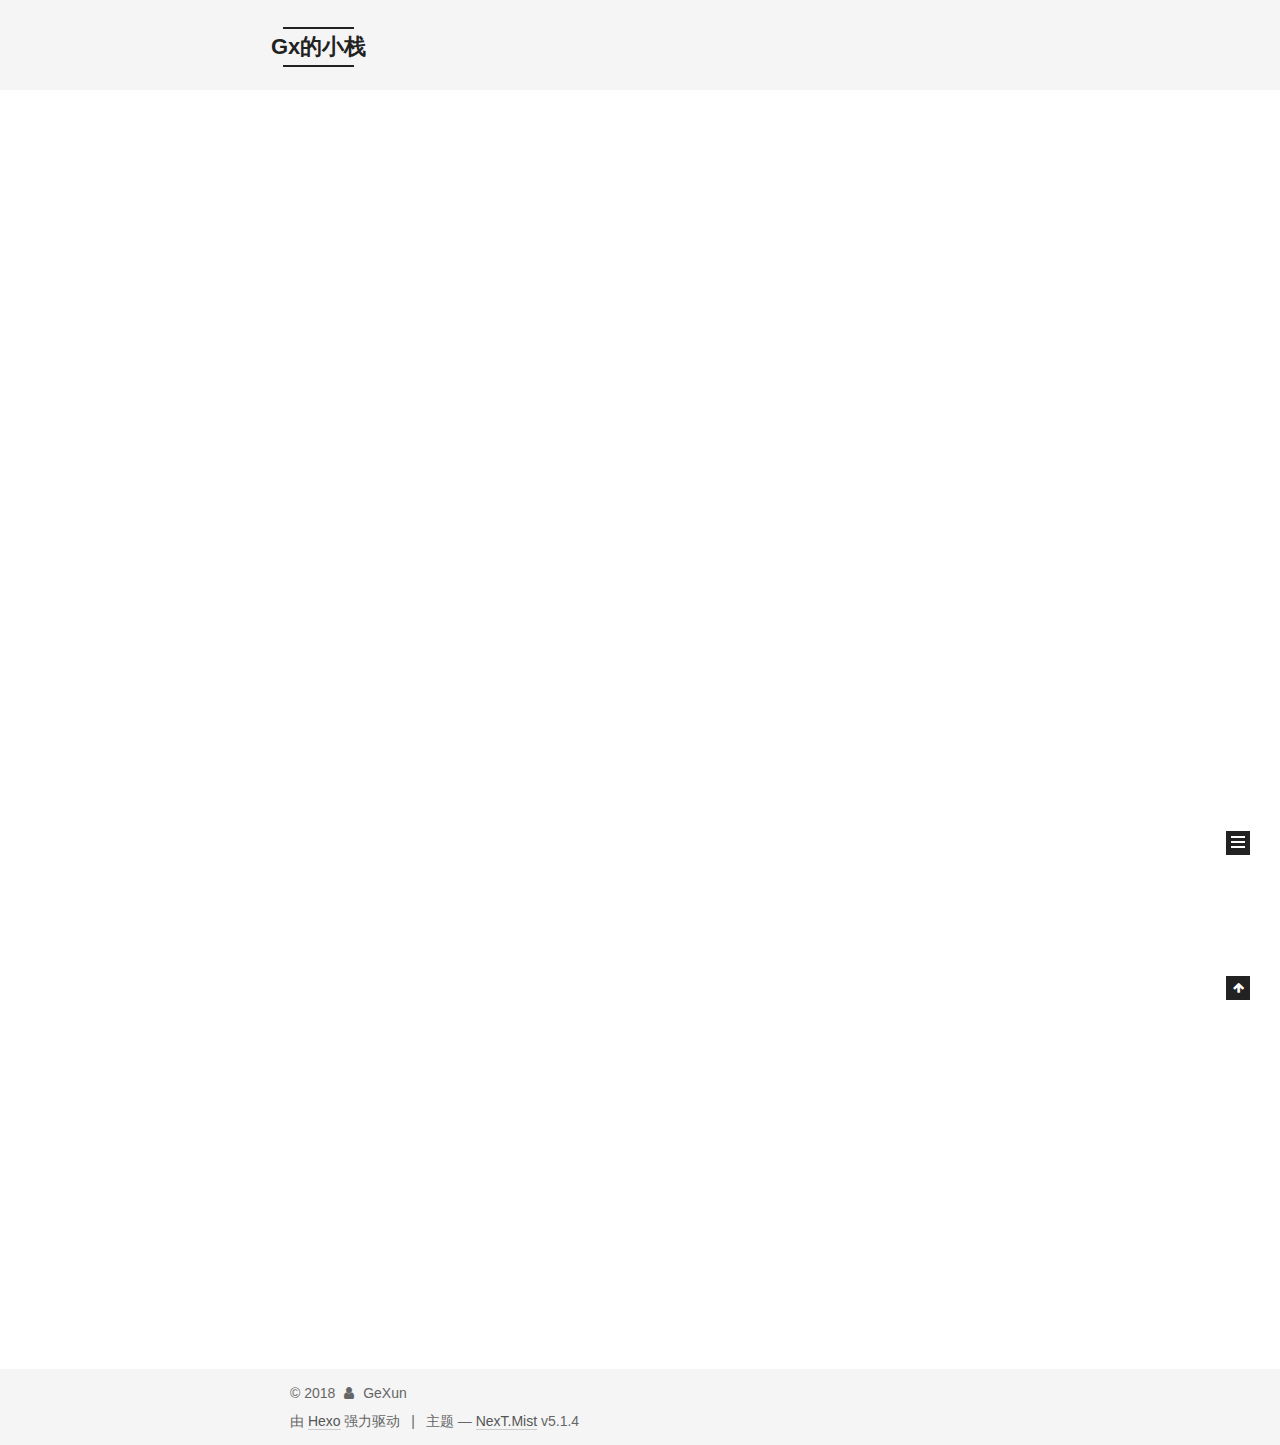
==== commit 1dcd1766: "Site updated: 2018-06-26 23:25:30" ====
--- a/index.html
+++ b/index.html
@@ -79,16 +79,16 @@
 
 
 
-<meta name="description" content="借了东西为什么不还">
+<meta name="description" content="无名小卒">
 <meta property="og:type" content="website">
-<meta property="og:title" content="葛迅的小栈">
+<meta property="og:title" content="Gx的小栈">
 <meta property="og:url" content="http://yoursite.com/index.html">
-<meta property="og:site_name" content="葛迅的小栈">
-<meta property="og:description" content="借了东西为什么不还">
+<meta property="og:site_name" content="Gx的小栈">
+<meta property="og:description" content="无名小卒">
 <meta property="og:locale" content="zh-Hans">
 <meta name="twitter:card" content="summary">
-<meta name="twitter:title" content="葛迅的小栈">
-<meta name="twitter:description" content="借了东西为什么不还">
+<meta name="twitter:title" content="Gx的小栈">
+<meta name="twitter:description" content="无名小卒">
 
 
 
@@ -98,7 +98,7 @@
     root: '/',
     scheme: 'Mist',
     version: '5.1.4',
-    sidebar: {"position":"right","display":"always","offset":10,"b2t":false,"scrollpercent":false,"onmobile":false},
+    sidebar: {"position":"right","display":"post","offset":10,"b2t":false,"scrollpercent":false,"onmobile":false},
     fancybox: true,
     tabs: true,
     motion: {"enable":true,"async":false,"transition":{"post_block":"fadeIn","post_header":"slideDownIn","post_body":"slideDownIn","coll_header":"slideLeftIn","sidebar":"slideUpIn"}},
@@ -124,7 +124,7 @@
 
 
 
-  <title>葛迅的小栈</title>
+  <title>Gx的小栈</title>
   
 
 
@@ -155,12 +155,12 @@
     <div class="custom-logo-site-title">
       <a href="/"  class="brand" rel="start">
         <span class="logo-line-before"><i></i></span>
-        <span class="site-title">葛迅的小栈</span>
+        <span class="site-title">Gx的小栈</span>
         <span class="logo-line-after"><i></i></span>
       </a>
     </div>
       
-        <p class="site-subtitle"></p>
+        <p class="site-subtitle">人啊，总要有口气。</p>
       
   </div>
 
@@ -315,7 +315,7 @@
     </span>
 
     <span hidden itemprop="publisher" itemscope itemtype="http://schema.org/Organization">
-      <meta itemprop="name" content="葛迅的小栈">
+      <meta itemprop="name" content="Gx的小栈">
     </span>
 
     
@@ -347,6 +347,28 @@
             
           </span>
 
+          
+            <span class="post-category" >
+            
+              <span class="post-meta-divider">|</span>
+            
+              <span class="post-meta-item-icon">
+                <i class="fa fa-folder-o"></i>
+              </span>
+              
+                <span class="post-meta-item-text">分类于</span>
+              
+              
+                <span itemprop="about" itemscope itemtype="http://schema.org/Thing">
+                  <a href="/categories/电影评论/" itemprop="url" rel="index">
+                    <span itemprop="name">电影评论</span>
+                  </a>
+                </span>
+
+                
+                
+              
+            </span>
           
 
           
@@ -434,7 +456,7 @@
     </span>
 
     <span hidden itemprop="publisher" itemscope itemtype="http://schema.org/Organization">
-      <meta itemprop="name" content="葛迅的小栈">
+      <meta itemprop="name" content="Gx的小栈">
     </span>
 
     
@@ -466,6 +488,28 @@
             
           </span>
 
+          
+            <span class="post-category" >
+            
+              <span class="post-meta-divider">|</span>
+            
+              <span class="post-meta-item-icon">
+                <i class="fa fa-folder-o"></i>
+              </span>
+              
+                <span class="post-meta-item-text">分类于</span>
+              
+              
+                <span itemprop="about" itemscope itemtype="http://schema.org/Thing">
+                  <a href="/categories/电影评论/" itemprop="url" rel="index">
+                    <span itemprop="name">电影评论</span>
+                  </a>
+                </span>
+
+                
+                
+              
+            </span>
           
 
           
@@ -580,7 +624,7 @@
                 alt="GeXun" />
             
               <p class="site-author-name" itemprop="name">GeXun</p>
-              <p class="site-description motion-element" itemprop="description">借了东西为什么不还</p>
+              <p class="site-description motion-element" itemprop="description">无名小卒</p>
           </div>
 
           <nav class="site-state motion-element">
@@ -597,7 +641,25 @@
             
 
             
-
+              
+              
+              <div class="site-state-item site-state-categories">
+                <a href="/categories/index.html">
+                  <span class="site-state-item-count">1</span>
+                  <span class="site-state-item-name">分类</span>
+                </a>
+              </div>
+            
+
+            
+              
+              
+              <div class="site-state-item site-state-tags">
+                <a href="/tags/index.html">
+                  <span class="site-state-item-count">1</span>
+                  <span class="site-state-item-name">标签</span>
+                </a>
+              </div>
             
 
           </nav>
@@ -808,7 +870,7 @@
     var isfetched = false;
     var isXml = true;
     // Search DB path;
-    var search_path = "";
+    var search_path = "search.xml";
     if (search_path.length === 0) {
       search_path = "search.xml";
     } else if (/json$/i.test(search_path)) {
--- a/css/main.css
+++ b/css/main.css
@@ -1942,7 +1942,7 @@
   width: 4px;
   height: 4px;
   border-radius: 50%;
-  background: #5bffd2;
+  background: #162157;
 }
 .links-of-blogroll {
   font-size: 13px;
